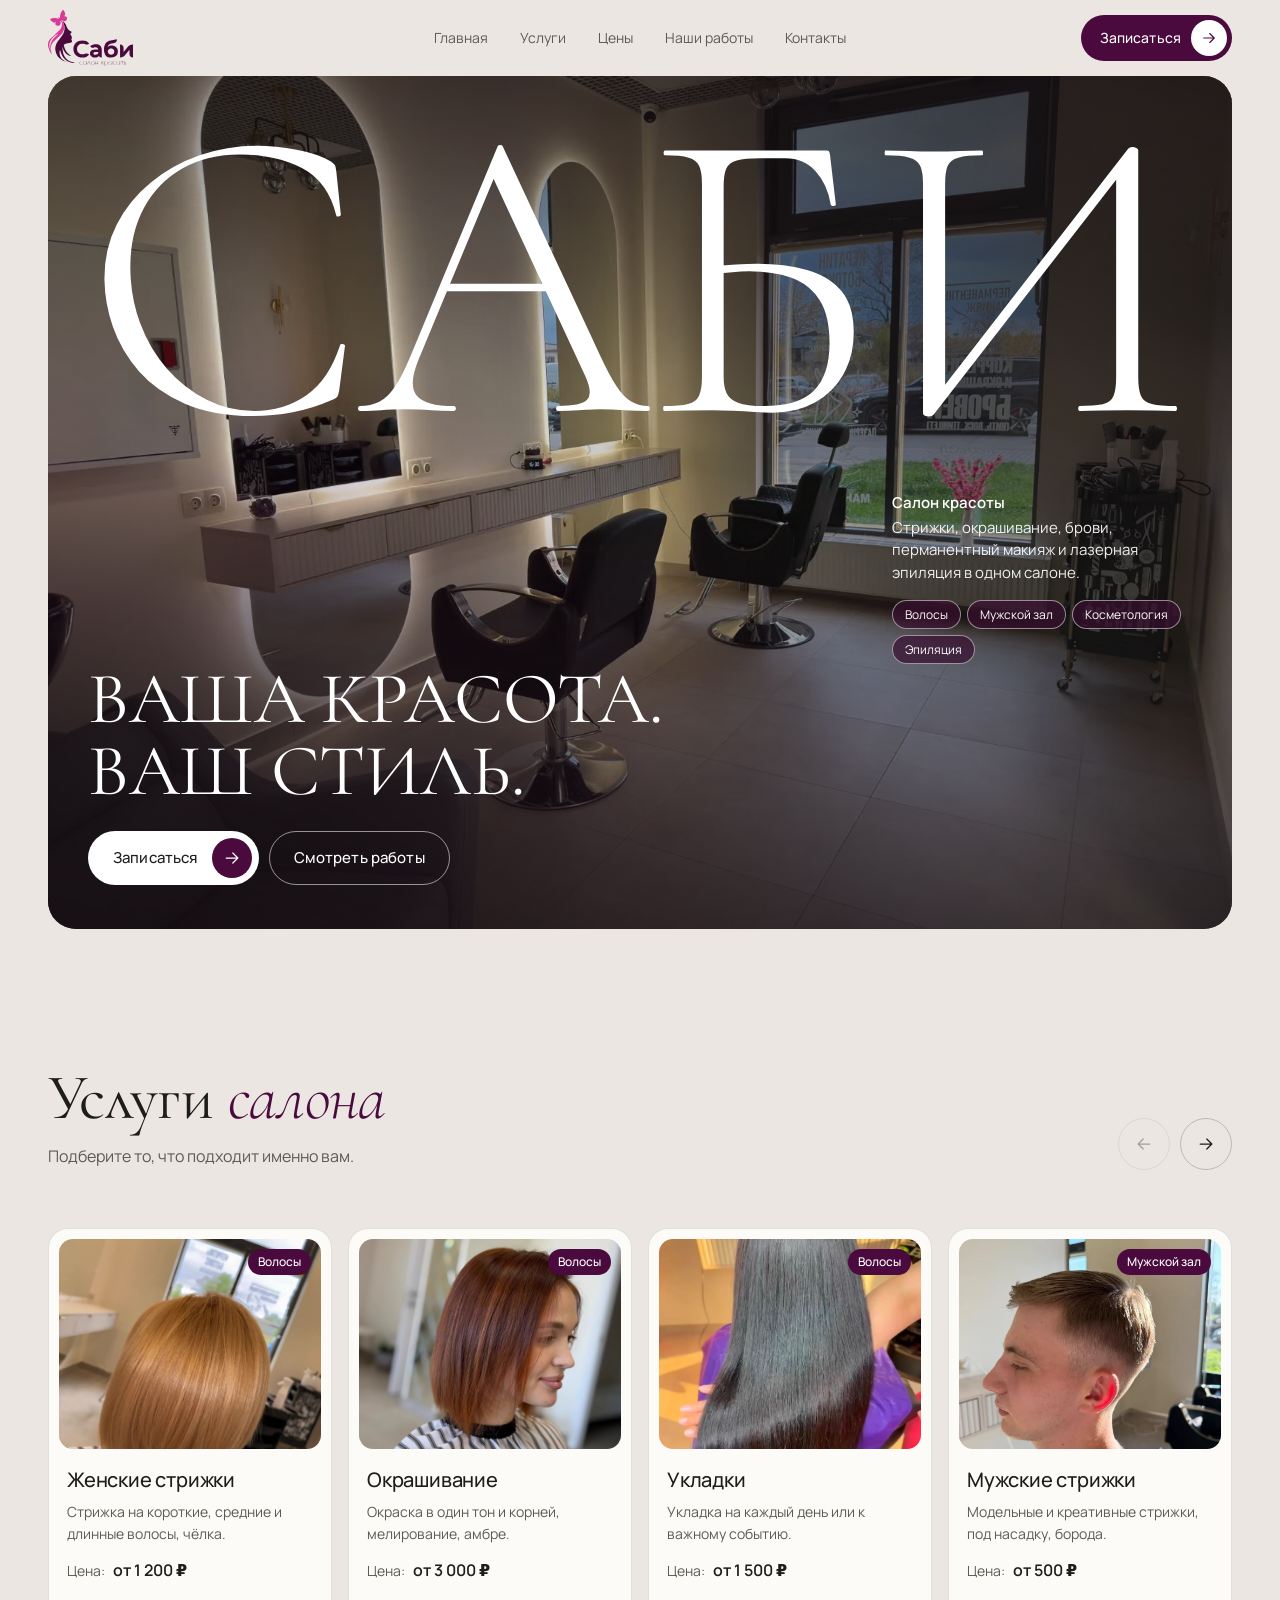
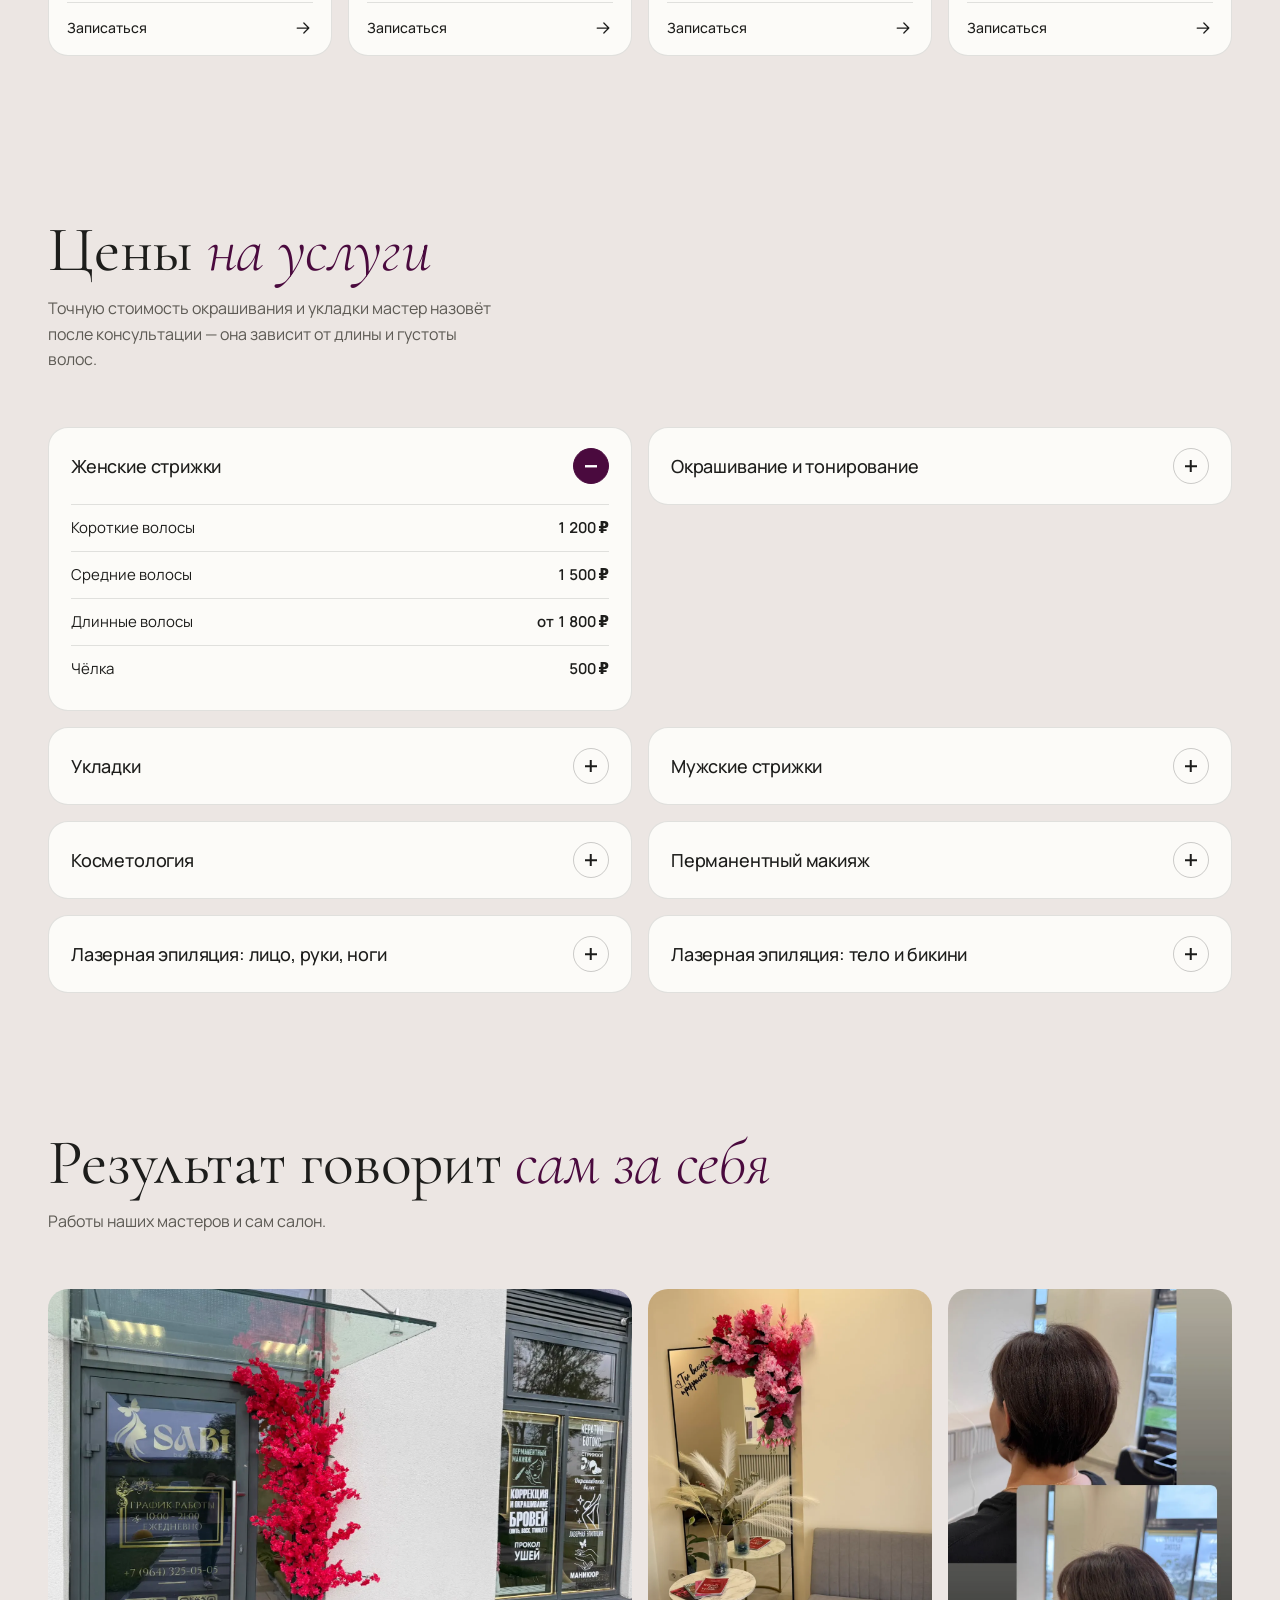
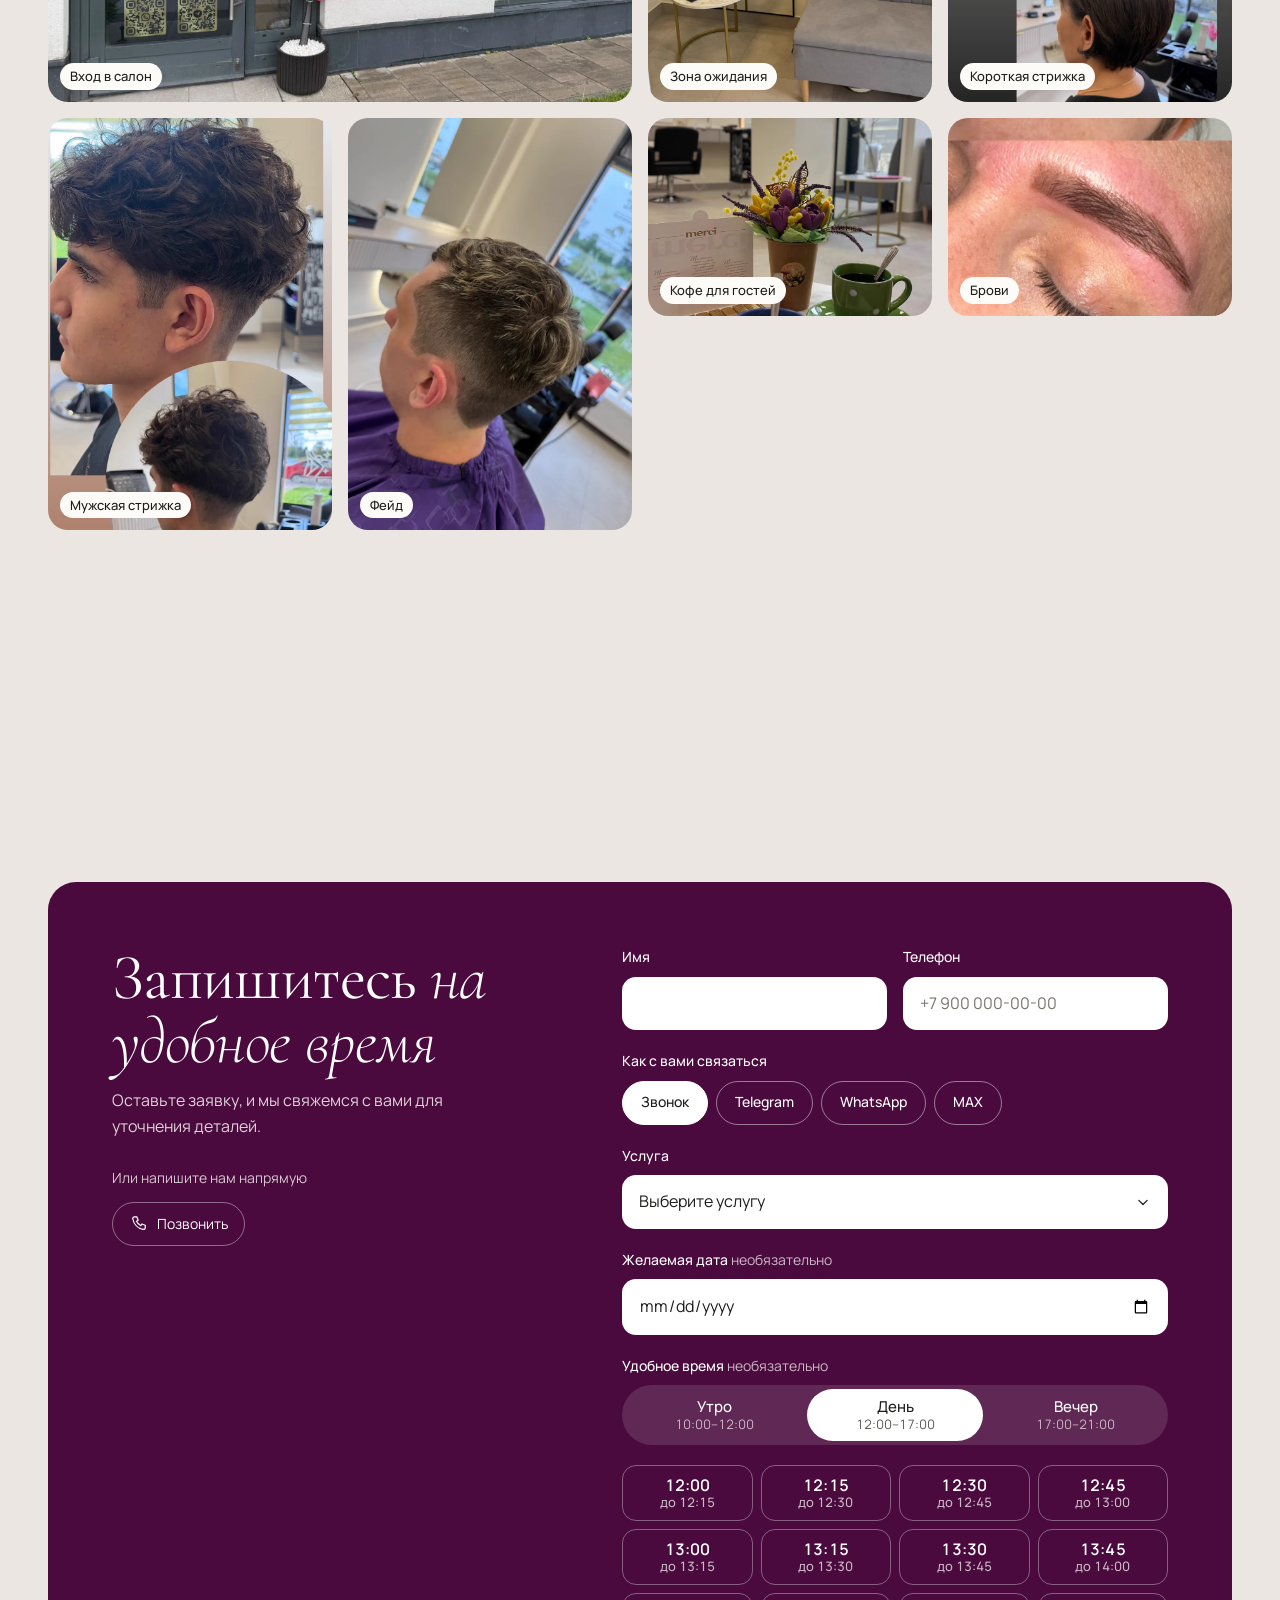
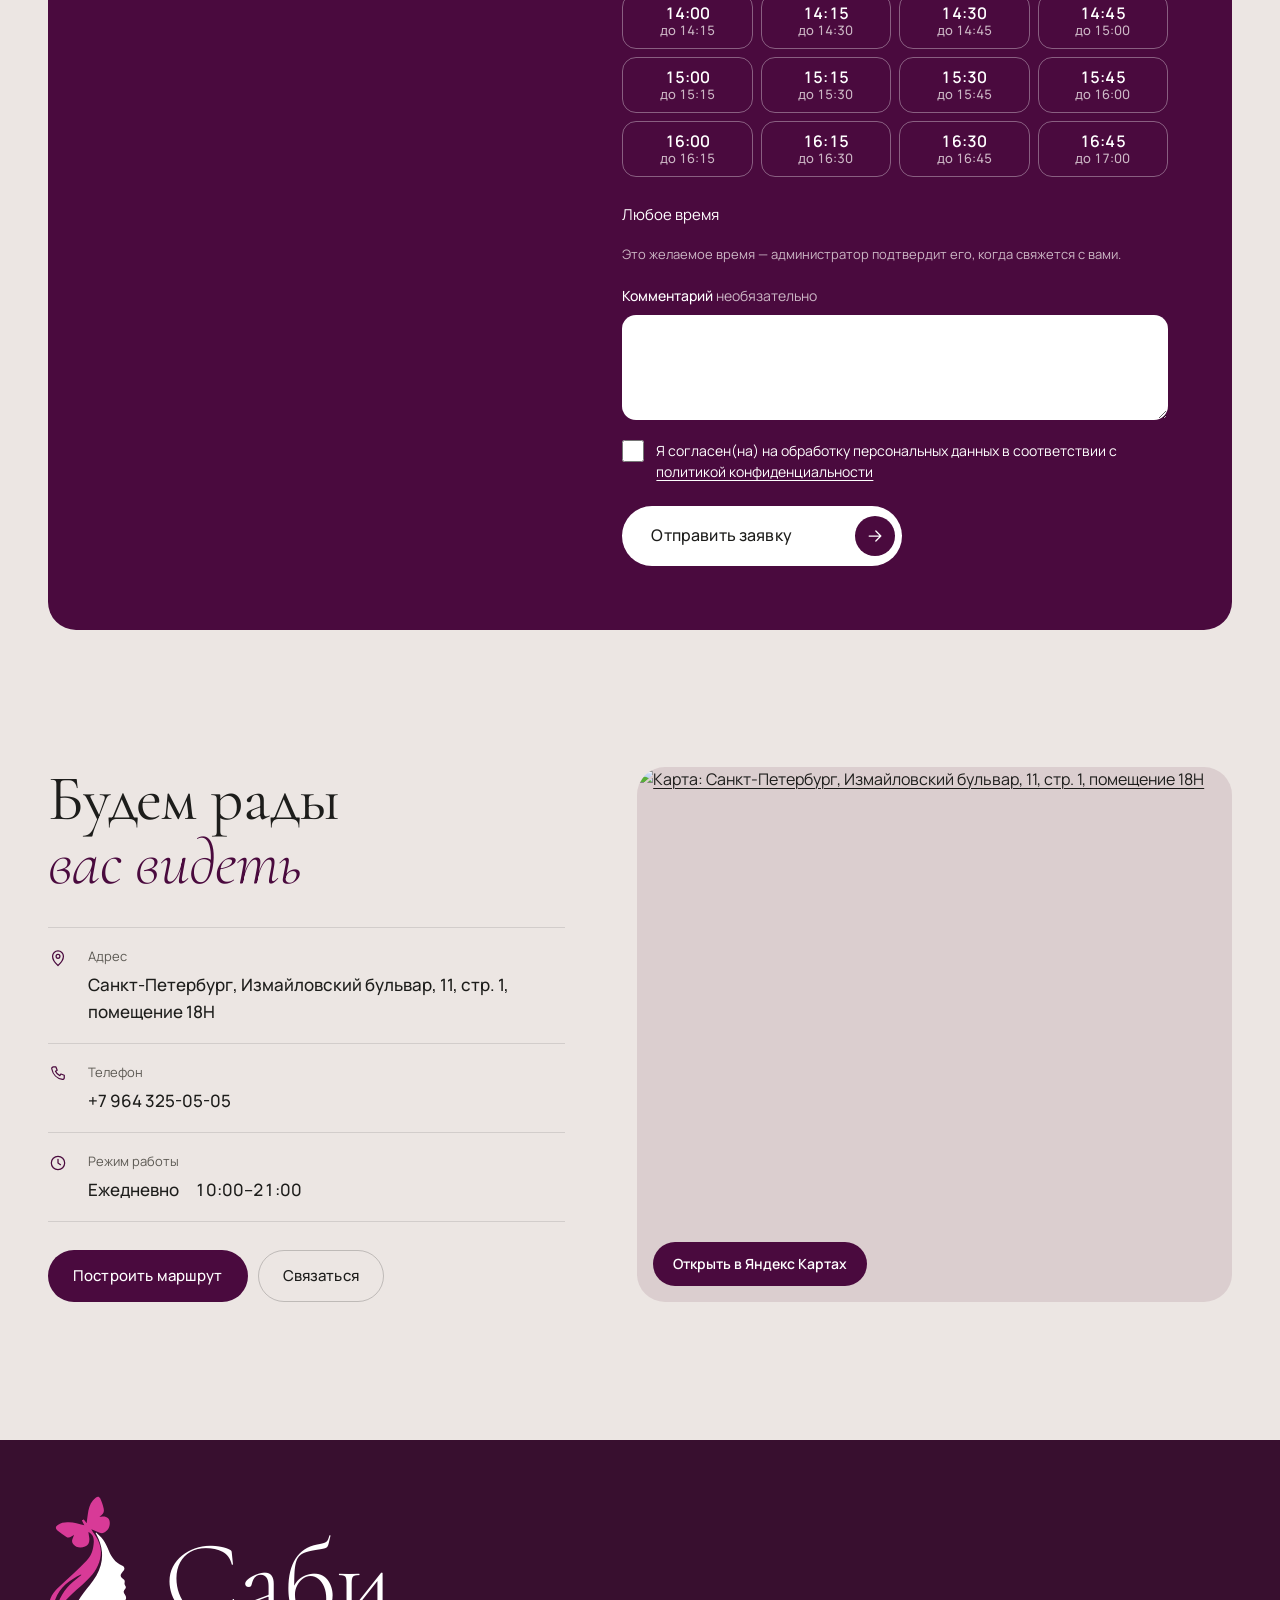
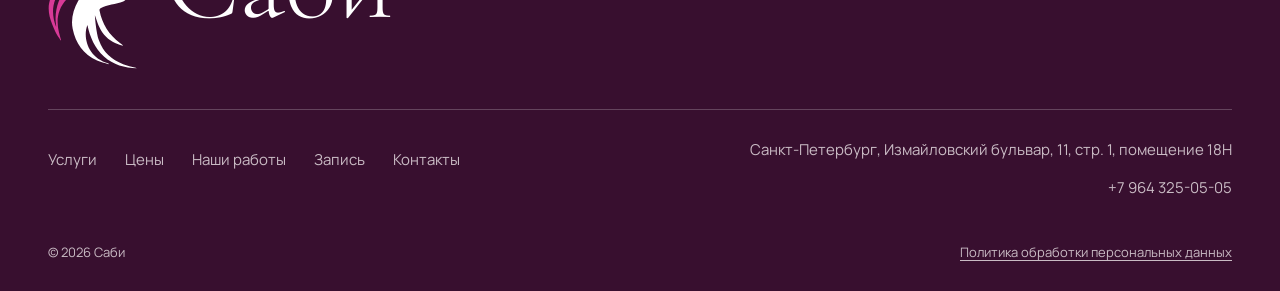
==== index.html @ d5c6c0e8 "Initial site for Sabi beauty salon Co-Authored-By: Claude Opus 5.5 <noreply@anthropic.com>" ====
<!doctype html>
<html lang="ru">
<head>
  <meta charset="utf-8">
  <meta name="viewport" content="width=device-width, initial-scale=1">
  <title>Саби — салон красоты на Измайловском бульваре</title>
  <meta name="description" content="Салон красоты «Саби» в Санкт-Петербурге, у метро «Балтийская»: стрижки, окрашивание, брови, перманентный макияж, лазерная эпиляция. Цены на сайте, запись по телефону +7 964 325-05-05.">
  <meta name="theme-color" content="#f5f2ec">
  <meta property="og:type" content="website">
  <meta property="og:title" content="Саби — салон красоты на Измайловском бульваре">
  <meta property="og:description" content="Стрижки, окрашивание, брови, перманентный макияж и лазерная эпиляция в одном салоне.">
  <meta property="og:image" content="https://gazizovsabir-cyber.github.io/salon-demo/assets/img/og.jpg">
  <link rel="icon" href="favicon.svg" type="image/svg+xml">
  <link rel="preload" href="assets/fonts/cormorant-garamond-cyrillic.woff2" as="font" type="font/woff2" crossorigin>
  <link rel="preload" href="assets/fonts/manrope-cyrillic.woff2" as="font" type="font/woff2" crossorigin>
  <!-- ?v= — номер версии файлов. При каждом обновлении сайта меняйте его во всех ссылках, чтобы браузеры посетителей сразу взяли новые стили и скрипты. -->
  <link rel="stylesheet" href="assets/css/fonts.css?v=20261029-3">
  <link rel="stylesheet" href="assets/css/styles.css?v=20261029-3">
  <script>document.documentElement.classList.add("js", "is-booting");</script>
</head>
<body>
  <svg class="sprite" aria-hidden="true" focusable="false">
    <symbol id="i-arrow" viewBox="0 0 24 24"><path d="M5 12h14M13 6l6 6-6 6"/></symbol>
    <symbol id="i-arrow-left" viewBox="0 0 24 24"><path d="M19 12H5M11 6l-6 6 6 6"/></symbol>
    <symbol id="i-menu" viewBox="0 0 24 24"><path d="M5 9h14M5 15h14"/></symbol>
    <symbol id="i-close" viewBox="0 0 24 24"><path d="M6 6l12 12M18 6L6 18"/></symbol>
    <symbol id="i-image" viewBox="0 0 24 24"><rect x="3.5" y="5" width="17" height="14" rx="2.5"/><circle cx="9" cy="10" r="1.6"/><path d="M4 17l5-4.5 3.5 3 3-2.5L20 16.5"/></symbol>
    <symbol id="i-scissors" viewBox="0 0 24 24"><circle cx="6.5" cy="7" r="2.5"/><circle cx="6.5" cy="17" r="2.5"/><path d="M8.7 8.3L20 17M8.7 15.7L20 7"/></symbol>
    <symbol id="i-calendar" viewBox="0 0 24 24"><rect x="4" y="5.5" width="16" height="14" rx="2.5"/><path d="M4 10h16M8.5 3.5v4M15.5 3.5v4"/></symbol>
    <symbol id="i-clock" viewBox="0 0 24 24"><circle cx="12" cy="12" r="8"/><path d="M12 7.5V12l3 2"/></symbol>
    <symbol id="i-pin" viewBox="0 0 24 24"><path d="M12 21s-6.5-5.6-6.5-11a6.5 6.5 0 0113 0C18.5 15.4 12 21 12 21z"/><circle cx="12" cy="10" r="2.3"/></symbol>
    <symbol id="i-phone" viewBox="0 0 24 24"><path d="M6.5 3.5h3l1.5 4-2 1.3a10 10 0 005.2 5.2l1.3-2 4 1.5v3a2 2 0 01-2.2 2A16 16 0 014.5 5.7a2 2 0 012-2.2z"/></symbol>
    <symbol id="i-chat" viewBox="0 0 24 24"><path d="M20 12a7.5 7.5 0 01-11 6.6L4.5 20l1.4-4.3A7.5 7.5 0 1120 12z"/></symbol>
  </svg>

  <a class="skip-link" href="#main">Перейти к содержанию</a>

  <div class="demo-bar" data-demo-bar hidden>
    <span class="demo-bar__badge">Демо-шаблон</span>
    <span class="demo-bar__text">Концепт сайта. Тексты и фото — примеры.</span>
    <label class="demo-bar__type">
      <span class="visually-hidden">Тип бизнеса</span>
      <select data-type-switch></select>
    </label>
    <fieldset class="demo-bar__colors" data-accent-switch>
      <legend class="visually-hidden">Цвет акцента</legend>
    </fieldset>
  </div>

  <header class="site-header" data-header>
    <div class="site-header__inner">
      <a class="logo" href="#top" data-brand-logo>
        <span data-c="brand.name">Название студии</span>
      </a>
      <nav class="nav" aria-label="Основное меню">
        <ul class="nav__list">
          <li><a href="#top">Главная</a></li>
          <li data-section-link="services"><a href="#services">Услуги</a></li>
          <li data-section-link="prices"><a href="#prices">Цены</a></li>
          <li data-section-link="gallery"><a href="#gallery">Наши работы</a></li>
          <li data-section-link="contacts"><a href="#contacts">Контакты</a></li>
        </ul>
      </nav>
      <a class="btn btn--dark btn--sm site-header__cta" href="#booking" data-book>
        Записаться
        <span class="btn__chip"><svg class="icon"><use href="#i-arrow"/></svg></span>
      </a>
      <button class="menu-toggle" type="button" aria-expanded="false" aria-controls="mobile-menu" data-menu-toggle>
        <span class="visually-hidden">Открыть меню</span>
        <svg class="icon"><use href="#i-menu"/></svg>
      </button>
    </div>
    <div class="mobile-menu" id="mobile-menu" hidden data-menu>
      <ul class="mobile-menu__list">
        <li><a href="#top">Главная</a></li>
        <li data-section-link="services"><a href="#services">Услуги</a></li>
        <li data-section-link="prices"><a href="#prices">Цены</a></li>
        <li data-section-link="gallery"><a href="#gallery">Наши работы</a></li>
        <li data-section-link="contacts"><a href="#contacts">Контакты</a></li>
      </ul>
      <a class="btn btn--dark btn--block" href="#booking" data-book>
        Записаться
        <span class="btn__chip"><svg class="icon"><use href="#i-arrow"/></svg></span>
      </a>
    </div>
  </header>

  <main id="main">
    <section class="hero" id="top" aria-labelledby="hero-title">
      <div class="hero__card">
        <picture>
          <source media="(max-width: 719px)" srcset="assets/img/hero-mobile.jpg" data-img-mobile="hero.image">
          <img class="hero__img" data-img="hero.image" src="assets/img/hero-sabi.webp" alt="Зал салона «Саби»: кресла мастеров перед арочными зеркалами с подсветкой, большое окно" fetchpriority="high">
        </picture>
        <div class="hero__shade" aria-hidden="true"></div>

        <p class="hero__wordmark" aria-hidden="true" data-fit data-c="brand.name">Название студии</p>

        <div class="hero__aside">
          <p class="hero__label" data-c="hero.label">Студия красоты</p>
          <p class="hero__subtitle" data-c="hero.subtitle">Пространство, где внимание к деталям становится частью вашего образа.</p>
          <ul class="hero__tags" data-hero-tags></ul>
        </div>

        <div class="hero__main">
          <h1 class="hero__title" id="hero-title" data-c="hero.title">Ваша красота.<br>Ваш стиль.</h1>
          <div class="hero__actions">
            <a class="btn btn--light" href="#booking" data-book>
              Записаться
              <span class="btn__chip"><svg class="icon"><use href="#i-arrow"/></svg></span>
            </a>
            <a class="btn btn--ghost" href="#gallery" data-section-link="gallery">Смотреть работы</a>
          </div>
        </div>

        <a class="photo-credit" data-credit="hero.image" href="https://unsplash.com/photos/OKXwmdbdXkk" target="_blank" rel="noopener">Фото для примера</a>
      </div>
    </section>

    <section class="section services" id="services" data-section="services" aria-labelledby="services-title">
      <div class="container">
        <div class="section-head">
          <div>
            <h2 class="section-title" id="services-title">Услуги <em>салона</em></h2>
            <p class="section-lead">Подберите то, что подходит именно вам.</p>
          </div>
          <div class="carousel-nav" data-carousel-nav>
            <button class="round-btn" type="button" data-carousel-prev aria-label="Предыдущие услуги"><svg class="icon"><use href="#i-arrow-left"/></svg></button>
            <button class="round-btn" type="button" data-carousel-next aria-label="Следующие услуги"><svg class="icon"><use href="#i-arrow"/></svg></button>
          </div>
        </div>
      </div>
      <div class="services__viewport">
        <ul class="services__track" data-services tabindex="-1"></ul>
      </div>
    </section>

    <section class="section prices" id="prices" data-section="prices" aria-labelledby="prices-title">
      <div class="container">
        <div class="section-head">
          <div>
            <h2 class="section-title" id="prices-title">Цены <em>на услуги</em></h2>
            <p class="section-lead">Точную стоимость окрашивания и укладки мастер назовёт после консультации — она зависит от длины и густоты волос.</p>
          </div>
        </div>
        <div class="prices__grid" data-prices></div>
      </div>
    </section>

    <section class="section gallery" id="gallery" data-section="gallery" aria-labelledby="gallery-title">
      <div class="container">
        <div class="section-head">
          <div>
            <h2 class="section-title" id="gallery-title">Результат говорит <em>сам за себя</em></h2>
            <p class="section-lead">Работы наших мастеров и сам салон.</p>
          </div>
        </div>
        <ul class="gallery__grid" data-gallery></ul>
      </div>
    </section>

    <section class="section booking" id="booking" data-section="booking" aria-labelledby="booking-title">
      <div class="container">
        <div class="booking__card">
          <div class="booking__intro">
            <h2 class="section-title" id="booking-title">Запишитесь <em>на удобное время</em></h2>
            <p class="booking__lead">Оставьте заявку, и мы свяжемся с вами для уточнения деталей.</p>
            <div class="booking__alt" data-booking-alt></div>
          </div>

          <form class="form" data-booking-form novalidate>
            <div class="form__grid">
              <div class="field">
                <label for="f-name">Имя</label>
                <input id="f-name" name="name" type="text" autocomplete="name" required maxlength="60" aria-describedby="f-name-err">
                <p class="field__error" id="f-name-err"></p>
              </div>
              <div class="field">
                <label for="f-phone">Телефон</label>
                <input id="f-phone" name="phone" type="tel" inputmode="tel" autocomplete="tel" placeholder="+7 900 000-00-00" required maxlength="22" aria-describedby="f-phone-err">
                <p class="field__error" id="f-phone-err"></p>
              </div>
              <fieldset class="field field--wide">
                <legend>Как с вами связаться</legend>
                <div class="chips">
                  <label class="chip"><input type="radio" name="contactMethod" value="Звонок" checked><span>Звонок</span></label>
                  <label class="chip"><input type="radio" name="contactMethod" value="Telegram"><span>Telegram</span></label>
                  <label class="chip"><input type="radio" name="contactMethod" value="WhatsApp"><span>WhatsApp</span></label>
                  <label class="chip"><input type="radio" name="contactMethod" value="MAX"><span>MAX</span></label>
                </div>
              </fieldset>
              <div class="field field--wide">
                <label for="f-service">Услуга</label>
                <select id="f-service" name="service" required data-service-select aria-describedby="f-service-err">
                  <option value="">Выберите услугу</option>
                </select>
                <p class="field__error" id="f-service-err"></p>
              </div>
              <div class="field field--wide">
                <label for="f-date">Желаемая дата <span class="field__opt">необязательно</span></label>
                <input id="f-date" name="date" type="date" data-min-today>
              </div>
              <fieldset class="field field--wide slots" data-slots>
                <legend>Удобное время <span class="field__opt">необязательно</span></legend>
                <!-- Периоды и окна по 15 минут строятся из config.js → form.slots -->
                <div class="slots__periods" data-slot-periods></div>
                <input class="visually-hidden" type="radio" name="time" value="" checked tabindex="-1" aria-hidden="true">
                <div data-slot-groups></div>
                <p class="slots__summary" aria-live="polite">
                  <span data-slot-summary>Любое время</span>
                  <button class="slots__reset" type="button" data-slot-reset hidden>Сбросить</button>
                </p>
                <p class="slots__note">Это желаемое время — администратор подтвердит его, когда свяжется с вами.</p>
              </fieldset>
              <div class="field field--wide">
                <label for="f-comment">Комментарий <span class="field__opt">необязательно</span></label>
                <textarea id="f-comment" name="comment" rows="3" maxlength="500"></textarea>
              </div>
              <div class="field field--wide hp" aria-hidden="true">
                <label for="f-website">Не заполняйте это поле</label>
                <input id="f-website" name="website" type="text" tabindex="-1" autocomplete="off">
              </div>
              <div class="field field--wide">
                <label class="consent">
                  <input type="checkbox" name="consent" required aria-describedby="f-consent-err">
                  <span>Я согласен(на) на обработку персональных данных в соответствии с <a href="privacy.html" target="_blank" rel="noopener" data-privacy-link>политикой конфиденциальности</a></span>
                </label>
                <p class="field__error" id="f-consent-err"></p>
              </div>
            </div>

            <button class="btn btn--light btn--submit" type="submit" data-submit>
              <span data-submit-text>Отправить заявку</span>
              <span class="btn__chip"><svg class="icon"><use href="#i-arrow"/></svg></span>
            </button>
            <div class="form__status" role="status" aria-live="polite" data-form-status></div>
          </form>
        </div>
      </div>
    </section>

    <section class="section contacts" id="contacts" data-section="contacts" aria-labelledby="contacts-title">
      <div class="container contacts__grid">
        <div class="contacts__info reveal">
          <h2 class="section-title" id="contacts-title">Будем рады <em>вас видеть</em></h2>
          <dl class="contact-list" data-contact-list></dl>
          <div class="contacts__actions" data-contact-actions></div>
        </div>
        <div class="contacts__map reveal" data-map></div>
      </div>
    </section>
  </main>

  <footer class="site-footer">
    <div class="container">
      <div class="footer__brand">
        <img class="footer__mark" src="assets/img/logo-mark-light.svg" alt="" width="134" height="256">
        <p class="footer__wordmark" data-c="brand.name">Название студии</p>
      </div>
      <div class="footer__row">
        <nav aria-label="Разделы сайта">
          <ul class="footer__links">
            <li data-section-link="services"><a href="#services">Услуги</a></li>
            <li data-section-link="prices"><a href="#prices">Цены</a></li>
            <li data-section-link="gallery"><a href="#gallery">Наши работы</a></li>
            <li data-section-link="booking"><a href="#booking">Запись</a></li>
            <li data-section-link="contacts"><a href="#contacts">Контакты</a></li>
          </ul>
        </nav>
        <div class="footer__contacts" data-footer-contacts></div>
      </div>
      <div class="footer__bottom">
        <p>© <span data-year></span> <span data-c="brand.name">Название студии</span></p>
        <a href="privacy.html" data-privacy-link>Политика обработки персональных данных</a>
      </div>
    </div>
  </footer>

  <dialog class="lightbox" data-lightbox aria-label="Просмотр фотографии">
    <div class="lightbox__frame" data-lightbox-frame></div>
    <button class="round-btn lightbox__close" type="button" data-lightbox-close aria-label="Закрыть просмотр"><svg class="icon"><use href="#i-close"/></svg></button>
  </dialog>

  <script src="assets/js/config.js?v=20261029-3"></script>
  <script src="assets/js/presets.js?v=20261029-3"></script>
  <script src="assets/js/main.js?v=20261029-3"></script>
</body>
</html>
---- assets/css/fonts.css ----
/* Шрифты хранятся в папке сайта, чтобы не зависеть от Google Fonts.
   Manrope и Cormorant Garamond распространяются по лицензии SIL Open Font License 1.1. */

/* cyrillic-ext */
@font-face {
  font-family: "Manrope";
  font-style: normal;
  font-weight: 400 600;
  font-display: swap;
  src: url("../fonts/manrope-cyrillic-ext.woff2") format("woff2");
  unicode-range: U+0460-052F, U+1C80-1C8A, U+20B4, U+2DE0-2DFF, U+A640-A69F, U+FE2E-FE2F;
}

/* cyrillic */
@font-face {
  font-family: "Manrope";
  font-style: normal;
  font-weight: 400 600;
  font-display: swap;
  src: url("../fonts/manrope-cyrillic.woff2") format("woff2");
  unicode-range: U+0301, U+0400-045F, U+0490-0491, U+04B0-04B1, U+2116;
}

/* latin */
@font-face {
  font-family: "Manrope";
  font-style: normal;
  font-weight: 400 600;
  font-display: swap;
  src: url("../fonts/manrope-latin.woff2") format("woff2");
  unicode-range: U+0000-00FF, U+0131, U+0152-0153, U+02BB-02BC, U+02C6, U+02DA, U+02DC, U+0304, U+0308, U+0329, U+2000-206F, U+20AC, U+2122, U+2191, U+2193, U+2212, U+2215, U+FEFF, U+FFFD;
}

/* cyrillic */
@font-face {
  font-family: "Cormorant Garamond";
  font-style: normal;
  font-weight: 300 700;
  font-display: swap;
  src: url("../fonts/cormorant-garamond-cyrillic.woff2") format("woff2");
  unicode-range: U+0301, U+0400-045F, U+0490-0491, U+04B0-04B1, U+2116;
}

/* latin */
@font-face {
  font-family: "Cormorant Garamond";
  font-style: normal;
  font-weight: 300 700;
  font-display: swap;
  src: url("../fonts/cormorant-garamond-latin.woff2") format("woff2");
  unicode-range: U+0000-00FF, U+0131, U+0152-0153, U+02BB-02BC, U+02C6, U+02DA, U+02DC, U+0304, U+0308, U+0329, U+2000-206F, U+20AC, U+2122, U+2191, U+2193, U+2212, U+2215, U+FEFF, U+FFFD;
}

/* cyrillic italic */
@font-face {
  font-family: "Cormorant Garamond";
  font-style: italic;
  font-weight: 300 700;
  font-display: swap;
  src: url("../fonts/cormorant-garamond-italic-cyrillic.woff2") format("woff2");
  unicode-range: U+0301, U+0400-045F, U+0490-0491, U+04B0-04B1, U+2116;
}

/* latin italic */
@font-face {
  font-family: "Cormorant Garamond";
  font-style: italic;
  font-weight: 300 700;
  font-display: swap;
  src: url("../fonts/cormorant-garamond-italic-latin.woff2") format("woff2");
  unicode-range: U+0000-00FF, U+0131, U+0152-0153, U+02BB-02BC, U+02C6, U+02DA, U+02DC, U+0304, U+0308, U+0329, U+2000-206F, U+20AC, U+2122, U+2191, U+2193, U+2212, U+2215, U+FEFF, U+FFFD;
}
---- assets/css/styles.css ----
/* ---------- Tokens ---------- */
:root {
  --accent: #3f5d5a; /* перезаписывается из config.js */
  --accent-ink: #ffffff;

  --bg: color-mix(in oklab, var(--accent) 5%, #f5f2ec);
  --surface: #fcfbf8;
  --frame: color-mix(in oklab, var(--accent) 12%, #efebe4);
  --accent-deep: color-mix(in oklab, var(--accent) 72%, #0d0d0c);
  --ink: #1d1d1b;
  --ink-2: #5d5a54;
  --ink-3: #69655e;
  --line: rgba(29, 29, 27, 0.12);
  --line-strong: rgba(29, 29, 27, 0.22);

  --serif: "Cormorant Garamond", "Times New Roman", serif;
  --sans: "Manrope", system-ui, -apple-system, "Segoe UI", sans-serif;

  --radius-lg: 28px;
  --radius-md: 20px;
  --radius-sm: 14px;

  --gutter: 16px;
  --container: 1680px; /* одна ширина для шапки, первого экрана и всех разделов */
  --header-h: 68px;
  --section-gap: clamp(88px, 7vw + 48px, 160px);

  --ease-out: cubic-bezier(0.16, 1, 0.3, 1);
  --shadow-soft: 0 18px 50px -24px rgba(29, 29, 27, 0.28);
}

@media (min-width: 720px) {
  :root { --gutter: 24px; --header-h: 76px; }
}
@media (min-width: 1024px) {
  :root { --gutter: 48px; }
}

/* ---------- Base ---------- */
*, *::before, *::after { box-sizing: border-box; }

html {
  scroll-behavior: smooth;
  scroll-padding-top: calc(var(--header-h) + 12px);
  -webkit-text-size-adjust: 100%;
}

body {
  margin: 0;
  background: var(--bg);
  color: var(--ink);
  font-family: var(--sans);
  font-size: 1rem;
  line-height: 1.6;
  -webkit-font-smoothing: antialiased;
  overflow-x: hidden;
}

img { display: block; max-width: 100%; }
a { color: inherit; text-underline-offset: 0.2em; text-decoration-thickness: 1px; }
button, input, select, textarea { font: inherit; color: inherit; }
ul { margin: 0; padding: 0; list-style: none; }
h1, h2, h3, p, figure, dl, dd { margin: 0; }

::selection { background: var(--accent); color: var(--accent-ink); }

:focus-visible {
  outline: 2px solid var(--accent);
  outline-offset: 3px;
  border-radius: 6px;
}

html { scrollbar-color: var(--ink-3) var(--bg); }

.sprite { display: none; }

.icon {
  width: 20px;
  height: 20px;
  flex: none;
  fill: none;
  stroke: currentColor;
  stroke-width: 1.5;
  stroke-linecap: round;
  stroke-linejoin: round;
}

.visually-hidden {
  position: absolute !important;
  width: 1px; height: 1px;
  overflow: hidden;
  clip: rect(0 0 0 0);
  white-space: nowrap;
}

.skip-link {
  position: absolute;
  left: 12px;
  top: -60px;
  z-index: 100;
  padding: 10px 16px;
  background: var(--ink);
  color: var(--bg);
  border-radius: 999px;
  text-decoration: none;
}
.skip-link:focus { top: 12px; }

.container {
  width: min(100% - var(--gutter) * 2, var(--container));
  margin-inline: auto;
}

[hidden] { display: none !important; }

/* Пока страница настраивается (цвет и тексты из config.js и ссылки), цвета меняются без плавного перехода. */
.is-booting *, .is-booting *::before, .is-booting *::after { transition: none !important; }

/* ---------- Buttons ---------- */
.btn {
  display: inline-flex;
  align-items: center;
  justify-content: center;
  gap: 14px;
  min-height: 52px;
  padding: 6px 6px 6px 24px;
  border: 1px solid transparent;
  border-radius: 999px;
  font-size: 0.9375rem;
  font-weight: 500;
  letter-spacing: 0.01em;
  text-decoration: none;
  cursor: pointer;
  transition: background-color 0.3s var(--ease-out), color 0.3s var(--ease-out), border-color 0.3s var(--ease-out);
}

.btn__chip {
  display: grid;
  place-items: center;
  width: 40px;
  height: 40px;
  border-radius: 50%;
  transition: transform 0.45s var(--ease-out);
}
.btn__chip--lg { width: 48px; height: 48px; }
.btn:hover .btn__chip, .quickbook__submit:hover .btn__chip { transform: translateX(3px) rotate(-45deg); }

.btn--dark { background: var(--accent); color: var(--accent-ink); }
.btn--dark .btn__chip { background: var(--accent-ink); color: var(--accent); }
.btn--dark:hover { background: var(--accent-deep); }

.btn--light { background: #fff; color: var(--ink); }
.btn--light .btn__chip { background: var(--accent); color: var(--accent-ink); }
.btn--light:hover { background: var(--bg); }

.btn--ghost {
  padding: 6px 24px;
  color: #fff;
  border-color: rgba(255, 255, 255, 0.55);
}
.btn--ghost:hover { background: rgba(255, 255, 255, 0.14); border-color: #fff; }

.btn--sm { min-height: 44px; padding: 4px 4px 4px 18px; font-size: 0.875rem; gap: 10px; }
.btn--sm .btn__chip { width: 36px; height: 36px; }
.btn--sm .icon { width: 18px; height: 18px; }
.btn--block { width: 100%; justify-content: space-between; }

.round-btn {
  display: grid;
  place-items: center;
  width: 52px;
  height: 52px;
  border: 1px solid var(--line-strong);
  border-radius: 50%;
  background: transparent;
  color: var(--ink);
  cursor: pointer;
  transition: background-color 0.3s var(--ease-out), color 0.3s var(--ease-out), opacity 0.3s;
}
.round-btn:hover:not(:disabled) { background: var(--ink); color: var(--bg); border-color: var(--ink); }
.round-btn:disabled { opacity: 0.35; cursor: default; }

/* ---------- Header ---------- */
.site-header {
  position: sticky;
  top: 0;
  z-index: 50;
  background: var(--bg);
  transition: box-shadow 0.3s;
}
.site-header.is-scrolled { box-shadow: 0 1px 0 var(--line); }

.site-header__inner {
  display: flex;
  align-items: center;
  gap: 24px;
  height: var(--header-h);
  width: min(100% - var(--gutter) * 2, var(--container));
  margin-inline: auto;
}

.logo {
  display: inline-flex;
  align-items: center;
  font-family: var(--serif);
  font-weight: 500;
  font-size: 1.5rem;
  letter-spacing: 0.01em;
  text-decoration: none;
  white-space: nowrap;
  margin-right: auto;
}
.logo img { height: 48px; width: auto; }
@media (min-width: 720px) { .logo img { height: 56px; } }

.nav { display: none; }
.nav__list { display: flex; gap: 32px; }
.nav__list a {
  font-size: 0.875rem;
  text-decoration: none;
  color: var(--ink-2);
  transition: color 0.2s;
}
.nav__list a:hover { color: var(--ink); }

.site-header__cta { display: none; }

.menu-toggle {
  display: grid;
  place-items: center;
  width: 44px;
  height: 44px;
  border: 0;
  border-radius: 50%;
  background: var(--accent);
  color: var(--accent-ink);
  cursor: pointer;
}

.mobile-menu {
  position: fixed;
  inset: var(--menu-top, var(--header-h)) 0 0 0;
  padding: 24px var(--gutter) calc(24px + env(safe-area-inset-bottom));
  background: var(--bg);
  display: flex;
  flex-direction: column;
  justify-content: space-between;
  overflow-y: auto;
}
.mobile-menu__list li { border-bottom: 1px solid var(--line); }
.mobile-menu__list a {
  display: block;
  padding: 16px 0;
  font-family: var(--serif);
  font-weight: 400;
  font-size: 2.375rem;
  line-height: 1.15;
  text-decoration: none;
}
.js .mobile-menu:not([hidden]) { animation: menu-in 0.45s var(--ease-out); }
@keyframes menu-in { from { opacity: 0; transform: translateY(-8px); } }

@media (min-width: 1024px) {
  .site-header__inner { display: grid; grid-template-columns: 1fr auto 1fr; }
  .logo { justify-self: start; margin-right: 0; }
  .nav { display: block; }
  .site-header__cta { display: inline-flex; justify-self: end; }
  .menu-toggle, .mobile-menu { display: none !important; }
}

/* ---------- Hero ---------- */
.hero { padding: 0 8px; }

.hero__card {
  position: relative;
  isolation: isolate;
  overflow: hidden;
  display: grid;
  grid-template-rows: auto 1fr auto;
  min-height: max(560px, calc(100svh - var(--header-h) - var(--demo-h, 0px) - 64px));
  max-width: var(--container);
  margin-inline: auto;
  border-radius: var(--radius-lg);
  color: #fff;
  background: #6f6b66;
}

/* Обёртка фото вынесена из сетки карточки, иначе она занимает строку и сдвигает название. */
.hero picture { position: absolute; inset: 0; z-index: -2; }

.hero__img {
  position: absolute;
  inset: 0;
  z-index: -2;
  width: 100%;
  height: 100%;
  object-fit: cover;
  object-position: 50% 40%;
}

.hero__shade {
  position: absolute;
  inset: 0;
  z-index: -1;
  background:
    radial-gradient(80% 75% at 100% 26%, rgba(22, 22, 20, 0.78), rgba(22, 22, 20, 0.35) 55%, transparent 80%),
    radial-gradient(70% 60% at 0% 85%, rgba(22, 22, 20, 0.55), transparent 72%),
    linear-gradient(180deg, rgba(22, 22, 20, 0.5) 0%, rgba(22, 22, 20, 0.12) 34%, rgba(22, 22, 20, 0.08) 50%, rgba(22, 22, 20, 0.66) 100%);
}
/* Лёгкий тон акцента поверх фото: снимок «окрашивается» в цвет студии. */
.hero__shade::after {
  content: "";
  position: absolute;
  inset: 0;
  background: linear-gradient(200deg, color-mix(in oklab, var(--accent-deep) 35%, transparent) 0%, transparent 45%, color-mix(in oklab, var(--accent-deep) 62%, transparent) 100%);
  mix-blend-mode: multiply;
}

.hero__wordmark {
  padding: 18px 16px 0;
  font-family: var(--serif);
  font-weight: 300;
  font-size: 15vw;
  line-height: 0.86;
  letter-spacing: -0.01em;
  text-transform: uppercase;
  white-space: nowrap;
}
.hero__wordmark .w { display: block; }

.hero__aside {
  align-self: start;
  padding: 20px 16px 0;
  max-width: 340px;
}
.hero__label {
  font-size: 0.9375rem;
  font-weight: 600;
}
.hero__subtitle {
  margin-top: 2px;
  font-size: 0.9375rem;
  line-height: 1.5;
  color: rgba(255, 255, 255, 0.92);
}
.hero__tags {
  display: none;
  flex-wrap: wrap;
  gap: 6px;
  margin-top: 16px;
}
.hero__tags li {
  padding: 4px 12px;
  background: color-mix(in oklab, var(--accent-deep) 70%, transparent);
  border: 1px solid rgba(255, 255, 255, 0.5);
  border-radius: 999px;
  font-size: 0.75rem;
}

.hero__main { padding: 0 16px 24px; }
.hero__title {
  font-family: var(--serif);
  font-weight: 400;
  font-size: clamp(2.4rem, 1.5rem + 3.8vw, 5.25rem);
  line-height: 0.98;
  letter-spacing: -0.005em;
  text-transform: uppercase;
  text-wrap: balance;
}
.hero__actions {
  display: flex;
  flex-wrap: wrap;
  gap: 10px;
  margin-top: 24px;
}

.photo-credit {
  position: absolute;
  top: 14px;
  right: 14px;
  padding: 4px 10px;
  border-radius: 999px;
  background: rgba(22, 22, 20, 0.62);
  color: #fff;
  font-size: 0.6875rem;
  text-decoration: none;
  letter-spacing: 0.02em;
}
.photo-credit:hover { background: rgba(22, 22, 20, 0.8); }
.hero .photo-credit { top: auto; bottom: 14px; }

@media (max-width: 719px) {
  .hero__main { padding-bottom: 28px; }
  .hero .photo-credit { left: 16px; right: auto; }
  .hero__shade {
    background: linear-gradient(180deg, rgba(22, 22, 20, 0.66) 0%, rgba(22, 22, 20, 0.66) 50%, rgba(22, 22, 20, 0.28) 62%, rgba(22, 22, 20, 0.72) 100%);
  }
}

@media (min-width: 720px) {
  .hero { padding: 0 var(--gutter); }
  .hero__wordmark { padding: 22px 28px 0; }
  .hero__aside { padding: 28px 28px 0; justify-self: end; max-width: 300px; }
  .hero__tags { display: flex; }
  .hero__main { padding: 0 28px 36px; }
  .hero__card { grid-template-rows: auto auto 1fr auto; }
  .hero__main { align-self: end; }
}

@media (min-width: 1024px) {
  .hero__card {
    grid-template-columns: 1fr auto;
    grid-template-rows: auto 1fr auto;
    min-height: max(600px, calc(100svh - var(--header-h) - var(--demo-h, 0px) - 24px));
  }
  .hero__wordmark { grid-column: 1 / -1; padding: 24px 36px 0; }
  .hero__aside { grid-column: 2; grid-row: 2; margin: 32px 40px 0 0; padding: 0; }
  /* Без панели быстрой записи под фото нижний отступ меньше. */
  .hero__main { grid-column: 1; grid-row: 3; padding: 0 40px 44px; }
  .hero .photo-credit { right: 24px; bottom: 24px; }
}

/* Quick booking bar */
.quickbook {
  position: relative;
  z-index: 2;
  display: grid;
  gap: 4px;
  max-width: 1180px;
  margin: 12px auto 0;
  padding: 8px;
  background: var(--surface);
  border: 1px solid var(--line);
  border-radius: var(--radius-md);
  box-shadow: var(--shadow-soft);
}

.quickbook__field {
  position: relative;
  display: flex;
  align-items: center;
  gap: 12px;
  min-height: 56px;
  padding: 0 14px;
  border-radius: var(--radius-sm);
  color: var(--ink);
  transition: background-color 0.2s;
}
.quickbook__field:hover { background: var(--bg); }
.quickbook__field .icon { color: var(--ink-2); }

.quickbook__field select,
.quickbook__field input {
  flex: 1;
  min-width: 0;
  height: 56px;
  border: 0;
  background: transparent;
  font-size: 0.9375rem;
  appearance: none;
  -webkit-appearance: none;
  cursor: pointer;
}
.quickbook__field select:focus-visible,
.quickbook__field input:focus-visible { outline: none; }
.quickbook__field:focus-within { background: var(--bg); box-shadow: inset 0 0 0 1.5px var(--accent); }

.quickbook__field input[type="date"]::-webkit-calendar-picker-indicator {
  position: absolute;
  inset: 0;
  width: auto;
  height: auto;
  opacity: 0;
  cursor: pointer;
}
.quickbook__field input[type="date"]:not(.has-value) { color: transparent; }
.quickbook__field input[type="date"]:not(.has-value):focus { color: var(--ink); }
.quickbook__hint {
  position: absolute;
  left: 46px;
  font-size: 0.9375rem;
  color: var(--ink);
  pointer-events: none;
}
.quickbook__field input.has-value ~ .quickbook__hint,
.quickbook__field input:focus ~ .quickbook__hint { display: none; }

.quickbook__submit {
  display: flex;
  align-items: center;
  justify-content: space-between;
  gap: 14px;
  min-height: 56px;
  padding: 4px 4px 4px 20px;
  border: 0;
  border-radius: 999px;
  background: var(--accent);
  color: var(--accent-ink);
  font-weight: 500;
  cursor: pointer;
  transition: background-color 0.3s var(--ease-out);
}
.quickbook__submit:hover { background: var(--accent-deep); }
.quickbook__submit .btn__chip { background: var(--accent-ink); color: var(--accent); }

@media (min-width: 720px) {
  .quickbook {
    grid-template-columns: 1.3fr 1fr 1fr auto;
    align-items: center;
    margin-top: 16px;
    padding: 10px 10px 10px 12px;
    border-radius: 999px;
  }
  .quickbook__field { border-radius: 999px; }
  .quickbook__field + .quickbook__field::before {
    content: "";
    position: absolute;
    left: -2px;
    top: 14px;
    bottom: 14px;
    width: 1px;
    background: var(--line);
  }
  .quickbook__submit-text { display: none; }
  .quickbook__submit { padding: 4px; }
}
@media (min-width: 1024px) {
  .quickbook { margin-top: -44px; }
  .quickbook__submit-text { display: inline; }
  .quickbook__submit { padding: 4px 4px 4px 22px; }
}

/* ---------- Sections ---------- */
.section { padding-top: var(--section-gap); }

.section-head {
  display: flex;
  align-items: flex-end;
  justify-content: space-between;
  gap: 24px;
  margin-bottom: clamp(32px, 3vw + 16px, 56px);
}

.section-title {
  font-family: var(--serif);
  font-weight: 400;
  font-size: clamp(2.5rem, 1.6rem + 3vw, 4.5rem);
  line-height: 1;
  letter-spacing: -0.01em;
  text-wrap: balance;
}
/* Курсивом выделяется вторая часть заголовка — «журнальный» акцент в цвете студии. */
.section-title em {
  font-style: italic;
  font-weight: 300;
  color: var(--accent);
}
.booking .section-title em { color: inherit; }
.section-lead {
  margin-top: 14px;
  max-width: 46ch;
  color: var(--ink-2);
  font-size: 1rem;
}

/* ---------- Services ---------- */
.carousel-nav { display: none; gap: 10px; flex: none; }
@media (min-width: 720px) { .carousel-nav:not([hidden]) { display: flex; } }

.services__viewport { overflow: hidden; }
.services__track {
  --peek: var(--gutter);
  display: grid;
  grid-auto-flow: column;
  grid-auto-columns: min(82%, 320px);
  gap: 14px;
  padding: 4px max(var(--gutter), (100% - var(--container)) / 2) 24px;
  overflow-x: auto;
  scroll-snap-type: x mandatory;
  scroll-padding-inline: max(var(--gutter), (100% - var(--container)) / 2);
  scrollbar-width: none;
  outline: none;
}
.services__track::-webkit-scrollbar { display: none; }
@media (min-width: 720px) { .services__track { grid-auto-columns: calc((min(100vw - var(--gutter) * 2, var(--container)) - 14px * 2) / 2.4); gap: 16px; } }
/* На компьютере лента обрезается по краям сетки: ровно четыре карточки, остальные — стрелками. */
@media (min-width: 1024px) {
  .services__viewport { width: min(100% - var(--gutter) * 2, var(--container)); margin-inline: auto; }
  .services__track { grid-auto-columns: calc((100% - 16px * 3) / 4); padding-inline: 0; scroll-padding-inline: 0; }
}

.service-card {
  scroll-snap-align: start;
  display: flex;
  flex-direction: column;
  padding: 10px;
  background: var(--surface);
  border: 1px solid var(--line);
  border-radius: var(--radius-md);
  transition: box-shadow 0.4s var(--ease-out), transform 0.4s var(--ease-out);
}
.service-card:hover { box-shadow: var(--shadow-soft); border-color: var(--line-strong); }

.service-card__media {
  position: relative;
  overflow: hidden;
  aspect-ratio: 4 / 3.2;
  border-radius: var(--radius-sm);
}
.service-card__media img {
  width: 100%;
  height: 100%;
  object-fit: cover;
  transition: transform 0.9s var(--ease-out);
}
.service-card:hover .service-card__media img { transform: scale(1.04); }

.service-card__tag {
  position: absolute;
  top: 10px;
  right: 10px;
  padding: 3px 10px;
  border-radius: 999px;
  background: var(--accent);
  color: var(--accent-ink);
  font-size: 0.75rem;
  font-weight: 500;
}

.service-card__body { flex: 1; display: flex; flex-direction: column; padding: 18px 8px 0; }
.service-card__title {
  font-size: 1.25rem;
  font-weight: 500;
  line-height: 1.3;
  letter-spacing: -0.01em;
}
.service-card__text {
  margin-top: 8px;
  font-size: 0.875rem;
  line-height: 1.55;
  color: var(--ink-2);
}
.service-card__price {
  display: flex;
  align-items: baseline;
  gap: 8px;
  margin-top: auto; /* у всех карточек цена на одной высоте */
  padding-top: 14px;
  font-size: 0.875rem;
}
.service-card__price-label { color: var(--ink-2); }
.service-card__price-value { font-size: 1rem; font-weight: 600; }
/* Пустое место под цену: короткая пунктирная линия. */
.service-card__price-value.is-empty {
  width: 72px;
  height: 1em;
  border-bottom: 1px dashed var(--line-strong);
}

.service-card__foot {
  display: flex;
  align-items: center;
  justify-content: space-between;
  margin: 18px 8px 0;
  padding: 14px 0 6px;
  border-top: 1px solid var(--line);
  font-size: 0.875rem;
  font-weight: 500;
  text-decoration: none;
}
.service-card__foot .icon { transition: transform 0.4s var(--ease-out); }
.service-card__foot:hover .icon { transform: translateX(4px); }

/* Карточка без фото: метка над заголовком. */
.service-card--text .service-card__body { padding-top: 10px; }
.service-card--text .service-card__tag { position: static; align-self: flex-start; margin-bottom: 14px; }

/* ---------- Prices ---------- */
.prices__grid { display: grid; gap: 12px; align-items: start; }
@media (min-width: 1024px) { .prices__grid { grid-template-columns: 1fr 1fr; gap: 16px; } }

.price-group {
  background: var(--surface);
  border: 1px solid var(--line);
  border-radius: var(--radius-md);
}
.price-group__head {
  display: flex;
  align-items: center;
  justify-content: space-between;
  gap: 16px;
  padding: 20px 22px;
  font-size: 1.125rem;
  font-weight: 500;
  letter-spacing: -0.01em;
  cursor: pointer;
  list-style: none;
}
.price-group__head::-webkit-details-marker { display: none; }
.price-group__toggle {
  position: relative;
  flex: none;
  width: 36px;
  height: 36px;
  border: 1px solid var(--line-strong);
  border-radius: 50%;
  transition: background-color 0.3s var(--ease-out), border-color 0.3s var(--ease-out);
}
.price-group__toggle::before, .price-group__toggle::after {
  content: "";
  position: absolute;
  top: 50%;
  left: 50%;
  width: 12px;
  height: 1.5px;
  background: currentColor;
  transform: translate(-50%, -50%);
  transition: transform 0.3s var(--ease-out);
}
.price-group__toggle::after { transform: translate(-50%, -50%) rotate(90deg); }
.price-group[open] .price-group__toggle { background: var(--accent); border-color: var(--accent); color: var(--accent-ink); }
.price-group[open] .price-group__toggle::after { transform: translate(-50%, -50%); }
.price-group__head:hover .price-group__toggle { border-color: var(--ink); }

.price-list { padding: 0 22px 18px; }
.price-list__sub {
  margin-top: 14px;
  padding-bottom: 4px;
  font-size: 0.75rem;
  font-weight: 600;
  letter-spacing: 0.08em;
  text-transform: uppercase;
  color: var(--accent);
}
.price-list__row {
  display: flex;
  align-items: baseline;
  justify-content: space-between;
  gap: 16px;
  padding: 11px 0;
  border-top: 1px solid var(--line);
  font-size: 0.9375rem;
}
.price-list__sub + .price-list__row { border-top: 0; }
.price-list__price { flex: none; font-weight: 600; font-variant-numeric: tabular-nums; white-space: nowrap; }

/* ---------- Photo placeholder (общая для услуг и галереи) ---------- */
.ph {
  position: relative;
  display: grid;
  place-items: center;
  align-content: center;
  gap: 10px;
  width: 100%;
  height: 100%;
  background:
    radial-gradient(120% 90% at 20% 0%, rgba(255, 255, 255, 0.65), transparent 60%),
    var(--frame);
  color: var(--ink-2);
  text-align: center;
}
/* Тонкая пунктирная рамка: видно, что это задуманное место под фото, а не пустота. */
.ph::before {
  content: "";
  position: absolute;
  inset: 10px;
  border: 1px dashed var(--line-strong);
  border-radius: calc(var(--radius-sm) - 4px);
  pointer-events: none;
}
.ph__icon {
  display: grid;
  place-items: center;
  width: 44px;
  height: 44px;
  border-radius: 50%;
  background: color-mix(in oklab, var(--surface) 80%, transparent);
  color: var(--accent);
}
.ph__text { font-size: 0.8125rem; }
.ph__ratio {
  position: absolute;
  top: 18px;
  right: 20px;
  font-size: 0.6875rem;
  letter-spacing: 0.06em;
  color: var(--ink-2);
}

/* ---------- Gallery ---------- */
.gallery__grid {
  display: grid;
  grid-template-columns: repeat(2, 1fr);
  grid-auto-rows: clamp(150px, 40vw, 220px);
  grid-auto-flow: dense;
  gap: 10px;
}
.g-item { position: relative; border-radius: var(--radius-md); overflow: hidden; }
.g-item--feature { grid-column: span 2; grid-row: span 2; }
.g-item--tall { grid-row: span 2; }
.g-item--wide { grid-column: span 2; }
.g-item .ph { border-radius: inherit; }

.g-item__btn {
  display: block;
  width: 100%;
  height: 100%;
  padding: 0;
  border: 0;
  background: none;
  cursor: zoom-in;
}
.g-item__btn img {
  width: 100%;
  height: 100%;
  object-fit: cover;
  transition: transform 0.9s var(--ease-out);
}
.g-item__btn:hover img { transform: scale(1.04); }

.g-item__caption {
  position: absolute;
  left: 20px;
  bottom: 18px;
  font-size: 0.8125rem;
  font-weight: 500;
  color: var(--ink);
}
.g-item--photo .g-item__caption {
  left: 12px;
  bottom: 12px;
  padding: 3px 10px;
  border-radius: 999px;
  background: var(--surface);
}

@media (max-width: 719px) {
  .g-item--square .ph__text, .g-item--tall .ph__text { display: none; }
  .ph__ratio { top: 16px; right: 16px; }
}
@media (min-width: 720px) {
  .gallery__grid { gap: 14px; grid-auto-rows: clamp(160px, 22vw, 240px); }
}
@media (min-width: 1024px) {
  .gallery__grid { grid-template-columns: repeat(4, 1fr); gap: 16px; grid-auto-rows: clamp(180px, 15.5vw, 240px); }
}

/* Lightbox */
.lightbox {
  width: 100%;
  height: 100%;
  max-width: none;
  max-height: none;
  margin: 0;
  padding: 24px;
  border: 0;
  background: rgba(22, 22, 20, 0.92);
}
.lightbox[open] { display: grid; place-items: center; }
.lightbox::backdrop { background: transparent; }
.lightbox__frame img {
  max-width: min(100%, 1400px);
  max-height: calc(100dvh - 120px);
  border-radius: var(--radius-md);
  object-fit: contain;
}
.lightbox__close {
  position: absolute;
  top: 16px;
  right: 16px;
  color: #fff;
  border-color: rgba(255, 255, 255, 0.4);
}
.lightbox__close:hover:not(:disabled) { background: #fff; color: var(--ink); }
.js .lightbox[open] { animation: fade 0.35s var(--ease-out); }
@keyframes fade { from { opacity: 0; } }

/* ---------- Booking ---------- */
.booking__card {
  display: grid;
  gap: 36px;
  padding: 32px 20px 24px;
  border-radius: var(--radius-lg);
  background: var(--accent);
  color: var(--accent-ink);
}
.booking__lead {
  margin-top: 14px;
  max-width: 40ch;
  color: color-mix(in oklab, var(--accent-ink) 82%, var(--accent));
}
.booking__alt { margin-top: 28px; display: grid; gap: 12px; }
.booking__alt-title { font-size: 0.875rem; color: color-mix(in oklab, var(--accent-ink) 78%, var(--accent)); }
.booking__alt-links { display: flex; flex-wrap: wrap; gap: 8px; }
.alt-link {
  display: inline-flex;
  align-items: center;
  gap: 8px;
  min-height: 44px;
  padding: 0 16px;
  border: 1px solid color-mix(in oklab, var(--accent-ink) 40%, transparent);
  border-radius: 999px;
  font-size: 0.875rem;
  text-decoration: none;
  transition: background-color 0.25s;
}
.alt-link:hover { background: color-mix(in oklab, var(--accent-ink) 12%, transparent); }

.form__grid { display: grid; gap: 16px; }
.field { display: grid; gap: 8px; min-width: 0; border: 0; margin: 0; padding: 0; }
.field label, .field legend {
  padding: 0;
  font-size: 0.875rem;
  font-weight: 500;
}
.field legend { margin-bottom: 8px; }
.field__opt { font-weight: 400; color: color-mix(in oklab, var(--accent-ink) 72%, var(--accent)); }

.field input:not([type="checkbox"]):not([type="radio"]),
.field select,
.field textarea {
  width: 100%;
  min-height: 52px;
  padding: 13px 16px;
  border: 1.5px solid transparent;
  border-radius: var(--radius-sm);
  background: #fff;
  color: var(--ink);
  font-size: 1rem;
  transition: border-color 0.2s, box-shadow 0.2s;
}
.field textarea { resize: vertical; min-height: 96px; }
.field select {
  appearance: none;
  -webkit-appearance: none;
  padding-right: 44px;
  background-image: url("data:image/svg+xml,%3Csvg xmlns='http://www.w3.org/2000/svg' viewBox='0 0 24 24' fill='none' stroke='%231d1d1b' stroke-width='1.5' stroke-linecap='round' stroke-linejoin='round'%3E%3Cpath d='M7 10l5 5 5-5'/%3E%3C/svg%3E");
  background-repeat: no-repeat;
  background-position: right 14px center;
  background-size: 20px;
  cursor: pointer;
}
.field input::placeholder, .field textarea::placeholder { color: #77736c; }
.field input:focus-visible, .field select:focus-visible, .field textarea:focus-visible {
  outline: none;
  border-color: var(--ink);
  box-shadow: 0 0 0 4px color-mix(in oklab, var(--accent-ink) 30%, transparent);
}
.field.is-invalid input, .field.is-invalid select { border-color: #b3261e; }
.field__error {
  display: none;
  font-size: 0.8125rem;
  font-weight: 500;
  color: #fff;
}
.field.is-invalid .field__error {
  display: flex;
  align-items: center;
  gap: 6px;
}
.field.is-invalid .field__error::before {
  content: "";
  flex: none;
  width: 6px;
  height: 6px;
  border-radius: 50%;
  background: #ffb4ab;
}

.chips { display: flex; flex-wrap: wrap; gap: 8px; }
.chip input { position: absolute; opacity: 0; pointer-events: none; }
.chip span {
  display: inline-flex;
  align-items: center;
  min-height: 44px;
  padding: 0 18px;
  border: 1px solid color-mix(in oklab, var(--accent-ink) 45%, transparent);
  border-radius: 999px;
  font-size: 0.875rem;
  cursor: pointer;
  transition: background-color 0.2s, color 0.2s, border-color 0.2s;
}
.chip input:checked + span { background: #fff; color: var(--ink); border-color: #fff; }
.chip input:focus-visible + span { outline: 2px solid #fff; outline-offset: 3px; }

/* Выбор времени: переключатель периода и окна по 15 минут, по часу в ряд. */
.slots__periods {
  display: grid;
  grid-auto-flow: column;
  grid-auto-columns: 1fr;
  gap: 4px;
  padding: 4px;
  border-radius: 999px;
  background: color-mix(in oklab, var(--accent-ink) 12%, transparent);
}
.slots__period {
  display: grid;
  place-content: center;
  gap: 1px;
  min-height: 52px;
  padding: 4px 8px;
  border: 0;
  border-radius: 999px;
  background: transparent;
  color: inherit;
  line-height: 1.2;
  cursor: pointer;
  transition: background-color 0.25s var(--ease-out), color 0.25s var(--ease-out);
}
.slots__period:hover { background: color-mix(in oklab, var(--accent-ink) 10%, transparent); }
.slots__period-name { font-size: 0.9375rem; font-weight: 500; }
.slots__period-range { font-size: 0.8125rem; color: color-mix(in oklab, var(--accent-ink) 72%, var(--accent)); font-variant-numeric: tabular-nums; }
.slots__period[aria-pressed="true"] { background: #fff; color: var(--ink); }
.slots__period[aria-pressed="true"] .slots__period-range { color: var(--ink-2); }
.slots__period:focus-visible { outline: 2px solid #fff; outline-offset: 2px; border-radius: 999px; }

.slots__group {
  display: grid;
  grid-template-columns: repeat(4, minmax(0, 1fr));
  gap: 8px;
  margin-top: 12px;
}
.slot input { position: absolute; opacity: 0; pointer-events: none; }
.slots__empty { display: none; grid-column: 1 / -1; padding: 18px 4px; font-size: 0.875rem; text-align: center; color: color-mix(in oklab, var(--accent-ink) 78%, var(--accent)); }
.slots__group.is-past .slot { display: none; }
.slots__group.is-past .slots__empty { display: block; }
.slot__face {
  display: grid;
  place-items: center;
  align-content: center;
  min-height: 56px;
  padding: 6px 4px;
  border: 1px solid color-mix(in oklab, var(--accent-ink) 35%, transparent);
  border-radius: var(--radius-sm);
  line-height: 1.2;
  font-variant-numeric: tabular-nums;
  cursor: pointer;
  transition: background-color 0.2s, color 0.2s, border-color 0.2s, transform 0.2s var(--ease-out);
}
.slot__from { font-size: 1rem; font-weight: 600; letter-spacing: 0.01em; }
.slot__to { font-size: 0.8125rem; color: color-mix(in oklab, var(--accent-ink) 72%, var(--accent)); }
.slot:hover .slot__face { background: color-mix(in oklab, var(--accent-ink) 10%, transparent); }
.slot input:checked + .slot__face { background: #fff; border-color: #fff; color: var(--ink); }
.slot input:checked + .slot__face .slot__to { color: var(--accent); font-weight: 600; }
.slot input:active:not(:disabled) + .slot__face { transform: scale(0.97); }
.slot input:focus-visible + .slot__face { outline: 2px solid #fff; outline-offset: 3px; }
.slot input:disabled + .slot__face { opacity: 0.35; cursor: not-allowed; }
.slot input:disabled + .slot__face .slot__from { text-decoration: line-through; text-decoration-thickness: 1px; }
.slot:has(input:disabled):hover .slot__face { background: transparent; }

.slots__summary {
  display: flex;
  flex-wrap: wrap;
  align-items: center;
  gap: 4px 12px;
  min-height: 44px;
  margin-top: 8px;
  font-size: 0.9375rem;
}
.slots__summary .is-set { font-weight: 600; }
.slots__reset {
  min-height: 44px;
  padding: 0 4px;
  border: 0;
  background: none;
  color: inherit;
  font-size: 0.875rem;
  text-decoration: underline;
  text-underline-offset: 0.2em;
  cursor: pointer;
}
.slots__note { font-size: 0.8125rem; line-height: 1.5; color: color-mix(in oklab, var(--accent-ink) 72%, var(--accent)); }

.consent {
  display: grid !important;
  grid-template-columns: 22px 1fr;
  gap: 12px;
  align-items: start;
  font-weight: 400 !important;
  font-size: 0.875rem !important;
  line-height: 1.5;
  cursor: pointer;
}
.consent input {
  width: 22px;
  height: 22px;
  margin: 0;
  accent-color: var(--ink);
  cursor: pointer;
}
.consent a { color: inherit; text-decoration: underline; }

.hp { position: absolute !important; left: -9999px; width: 1px; height: 1px; overflow: hidden; }

.btn--submit { margin-top: 24px; width: 100%; justify-content: space-between; min-height: 60px; padding-left: 28px; font-size: 1rem; }
.btn--submit:disabled { cursor: progress; opacity: 0.85; }
.btn--submit.is-loading .btn__chip .icon { display: none; }
.btn--submit.is-loading .btn__chip::after {
  content: "";
  width: 18px;
  height: 18px;
  border: 2px solid rgba(255, 255, 255, 0.35);
  border-top-color: #fff;
  border-radius: 50%;
  animation: spin 0.8s linear infinite;
}
@keyframes spin { to { transform: rotate(360deg); } }

.form__status:empty { display: none; }
.form__status {
  margin-top: 16px;
  padding: 16px 18px;
  border-radius: var(--radius-sm);
  background: #fff;
  color: var(--ink);
  font-size: 0.9375rem;
  line-height: 1.5;
}
.form__status strong { display: block; margin-bottom: 4px; font-weight: 600; }
.form__status p + p { margin-top: 6px; }
.form__status code { font-size: 0.85em; padding: 1px 5px; border-radius: 4px; background: var(--bg); }
.form__status--error strong { color: #b3261e; }
.form__status--success strong { color: var(--accent); }

@media (min-width: 720px) {
  .booking__card { padding: 48px; }
  .form__grid { grid-template-columns: 1fr 1fr; gap: 20px 16px; }
  .field--wide { grid-column: 1 / -1; }
  .btn--submit { width: auto; min-width: 280px; }
}
@media (min-width: 1024px) {
  .booking__card { grid-template-columns: 0.9fr 1.1fr; gap: 64px; padding: 64px; }
  .booking__intro { position: sticky; top: calc(var(--header-h) + 40px); align-self: start; }
}

/* ---------- Contacts ---------- */
.contacts__grid { display: grid; gap: 36px; }

.contact-list { margin-top: 32px; border-top: 1px solid var(--line); }
.contact-row {
  display: grid;
  grid-template-columns: 24px 1fr;
  gap: 4px 16px;
  padding: 18px 0;
  border-bottom: 1px solid var(--line);
}
.contact-row .icon { grid-row: span 2; margin-top: 2px; color: var(--accent); }
.contact-row dt { font-size: 0.8125rem; color: var(--ink-2); }
.contact-row dd { font-size: 1.0625rem; font-weight: 500; }
.contact-row dd a { text-decoration: none; }
.contact-row dd a:hover { text-decoration: underline; }
.contact-row--demo dd { color: var(--ink-3); font-weight: 400; }
.hours { display: grid; grid-template-columns: auto 1fr; gap: 2px 16px; font-variant-numeric: tabular-nums; }

.demo-note {
  display: inline-block;
  margin-left: 8px;
  padding: 1px 8px;
  border-radius: 999px;
  border: 1px dashed var(--line-strong);
  font-size: 0.6875rem;
  font-weight: 500;
  color: var(--ink-2);
  vertical-align: middle;
}

.contacts__actions { display: flex; flex-wrap: wrap; gap: 10px; margin-top: 28px; }
/* Кнопки без кружка-стрелки: отступы поровну с двух сторон, иначе текст прижат к правому краю. */
.contacts__actions .btn { padding: 6px 24px; }
.btn--outline { padding: 6px 24px; border-color: var(--line-strong); color: var(--ink); }
.btn--outline:hover { background: var(--ink); color: var(--bg); border-color: var(--ink); }
.btn[aria-disabled="true"] { background: transparent; color: var(--ink-2); border: 1px dashed var(--line-strong); pointer-events: none; }

.contacts__map {
  position: relative;
  overflow: hidden;
  min-height: 320px;
  border-radius: var(--radius-lg);
  background: var(--frame);
}
.contacts__map iframe { position: absolute; inset: 0; width: 100%; height: 100%; border: 0; }
.contacts__map .ph { position: absolute; inset: 0; }
/* Картинка карты вместо виджета: без рекламы, клик открывает Яндекс Карты. */
.contacts__map-link { position: absolute; inset: 0; display: block; }
/* Привязка к правому нижнему углу — там подпись Яндекса, её нельзя обрезать. */
.contacts__map-link img { width: 100%; height: 100%; object-fit: cover; object-position: 100% 100%; }
.contacts__map-cta {
  position: absolute;
  left: 16px;
  bottom: 16px;
  display: inline-flex;
  align-items: center;
  min-height: 44px;
  padding: 0 20px;
  border-radius: 999px;
  background: var(--accent);
  color: var(--accent-ink);
  font-size: 0.875rem;
  font-weight: 600;
  box-shadow: var(--shadow-soft);
  transition: background 0.2s;
}
.contacts__map-link:hover .contacts__map-cta { background: var(--accent-deep); }
.contacts__map-link:focus-visible { outline: 2px solid var(--accent); outline-offset: 3px; border-radius: var(--radius-lg); }

@media (min-width: 1024px) {
  .contacts__grid { grid-template-columns: 1fr 1.15fr; gap: 72px; align-items: stretch; }
  .contacts__map { min-height: 480px; }
}

/* ---------- Footer ---------- */
.site-footer {
  margin-top: var(--section-gap);
  padding: 56px 0 calc(28px + env(safe-area-inset-bottom));
  background: var(--accent-deep);
  color: var(--accent-ink);
  --footer-muted: color-mix(in oklab, var(--accent-ink) 74%, var(--accent-deep));
}
/* Крупное название внизу — перекличка с первым экраном. */
.footer__wordmark {
  font-family: var(--serif);
  font-weight: 300;
  font-size: clamp(2.75rem, 1rem + 7.5vw, 8.5rem);
  line-height: 0.95;
  letter-spacing: -0.01em;
  overflow-wrap: anywhere;
}
/* Знак из логотипа слева от названия. */
.footer__brand { display: flex; align-items: center; gap: clamp(12px, 2vw, 28px); }
.footer__mark { height: clamp(4.5rem, 2rem + 11vw, 12rem); width: auto; flex-shrink: 0; }
.footer__row {
  display: grid;
  gap: 24px;
  margin-top: 40px;
  padding-top: 28px;
  border-top: 1px solid color-mix(in oklab, var(--accent-ink) 22%, transparent);
}
.footer__links { display: flex; flex-wrap: wrap; gap: 0 28px; font-size: 0.9375rem; }
/* Высота 44px — чтобы на телефоне было легко попасть пальцем. */
.footer__links a { display: inline-flex; align-items: center; min-height: 44px; text-decoration: none; color: var(--footer-muted); }
.footer__links a:hover { color: var(--accent-ink); }
.footer__contacts { display: grid; gap: 4px; font-size: 0.9375rem; color: var(--footer-muted); }
.footer__contacts a { display: inline-flex; align-items: center; min-height: 44px; text-decoration: none; }
.footer__contacts a:hover { color: var(--accent-ink); text-decoration: underline; }
.footer__bottom {
  display: flex;
  flex-wrap: wrap;
  justify-content: space-between;
  gap: 8px 24px;
  margin-top: 32px;
  font-size: 0.8125rem;
  color: var(--footer-muted);
}
.footer__bottom a { color: inherit; }

@media (min-width: 720px) {
  .footer__row { grid-template-columns: 1fr auto; align-items: start; }
  .footer__contacts { text-align: right; justify-items: end; }
}

/* ---------- Demo bar ---------- */
.demo-bar {
  display: flex;
  flex-wrap: wrap;
  align-items: center;
  justify-content: center;
  gap: 2px 14px;
  min-height: 44px;
  padding: 4px var(--gutter);
  background: var(--ink);
  color: var(--bg);
  font-size: 0.75rem;
}
.demo-bar__badge { font-weight: 600; letter-spacing: 0.04em; white-space: nowrap; }
.demo-bar__text { display: none; color: rgba(245, 242, 236, 0.72); }
@media (min-width: 1024px) { .demo-bar__text { display: inline; } }

.demo-bar__colors {
  display: flex;
  margin: 0;
  padding: 0;
  border: 0;
}
.swatch {
  position: relative;
  display: grid;
  place-items: center;
  width: 32px;
  height: 36px;
  cursor: pointer;
}
.swatch input { position: absolute; opacity: 0; pointer-events: none; }
.swatch__dot {
  width: 20px;
  height: 20px;
  border-radius: 50%;
  box-shadow: inset 0 0 0 1px rgba(245, 242, 236, 0.35);
  transition: box-shadow 0.25s var(--ease-out), transform 0.25s var(--ease-out);
}
.swatch:hover .swatch__dot { transform: scale(1.1); }
.swatch input:checked + .swatch__dot { box-shadow: 0 0 0 2px var(--ink), 0 0 0 3.5px var(--bg); }
.swatch input:focus-visible + .swatch__dot { outline: 2px solid var(--bg); outline-offset: 4px; }
.demo-bar select {
  min-height: 36px;
  padding: 0 30px 0 12px;
  border: 0;
  border-radius: 999px;
  background: #33322f url("data:image/svg+xml,%3Csvg xmlns='http://www.w3.org/2000/svg' viewBox='0 0 24 24' fill='none' stroke='%23f5f2ec' stroke-width='1.5' stroke-linecap='round'%3E%3Cpath d='M7 10l5 5 5-5'/%3E%3C/svg%3E") no-repeat right 8px center / 16px;
  color: var(--bg);
  font-size: 0.75rem;
  appearance: none;
  -webkit-appearance: none;
  cursor: pointer;
}

/* ---------- Motion ---------- */
@media (prefers-reduced-motion: no-preference) {
  .js .reveal { opacity: 0; transform: translateY(24px); transition: opacity 0.9s var(--ease-out), transform 0.9s var(--ease-out); }
  .js .reveal.is-in { opacity: 1; transform: none; }

  .js .hero__img { animation: hero-img 1.8s var(--ease-out) both; }
  .js .hero__wordmark .w { animation: rise 1.3s var(--ease-out) both; clip-path: inset(0 0 0 0); }
  .js .hero__wordmark .w:nth-child(2) { animation-delay: 0.08s; }
  .js .hero__aside, .js .hero__main { animation: soft-in 1s 0.35s var(--ease-out) both; }
  .js .quickbook { animation: soft-in 1s 0.5s var(--ease-out) both; }

  .js .slots__group:not([hidden]) .slot { animation: soft-in 0.45s calc(var(--i, 0) * 14ms) var(--ease-out) both; }

  .js .service-card.reveal:nth-child(2) { transition-delay: 0.06s; }
  .js .service-card.reveal:nth-child(3) { transition-delay: 0.12s; }
  .js .service-card.reveal:nth-child(4) { transition-delay: 0.18s; }
}
@keyframes hero-img { from { transform: scale(1.08); } }
@keyframes rise { from { transform: translateY(40%); opacity: 0; filter: blur(8px); } }
@keyframes soft-in { from { opacity: 0; transform: translateY(16px); } }

@media (prefers-reduced-motion: reduce) {
  html { scroll-behavior: auto; }
  *, *::before, *::after { transition-duration: 0.01ms !important; animation-duration: 0.01ms !important; }
}
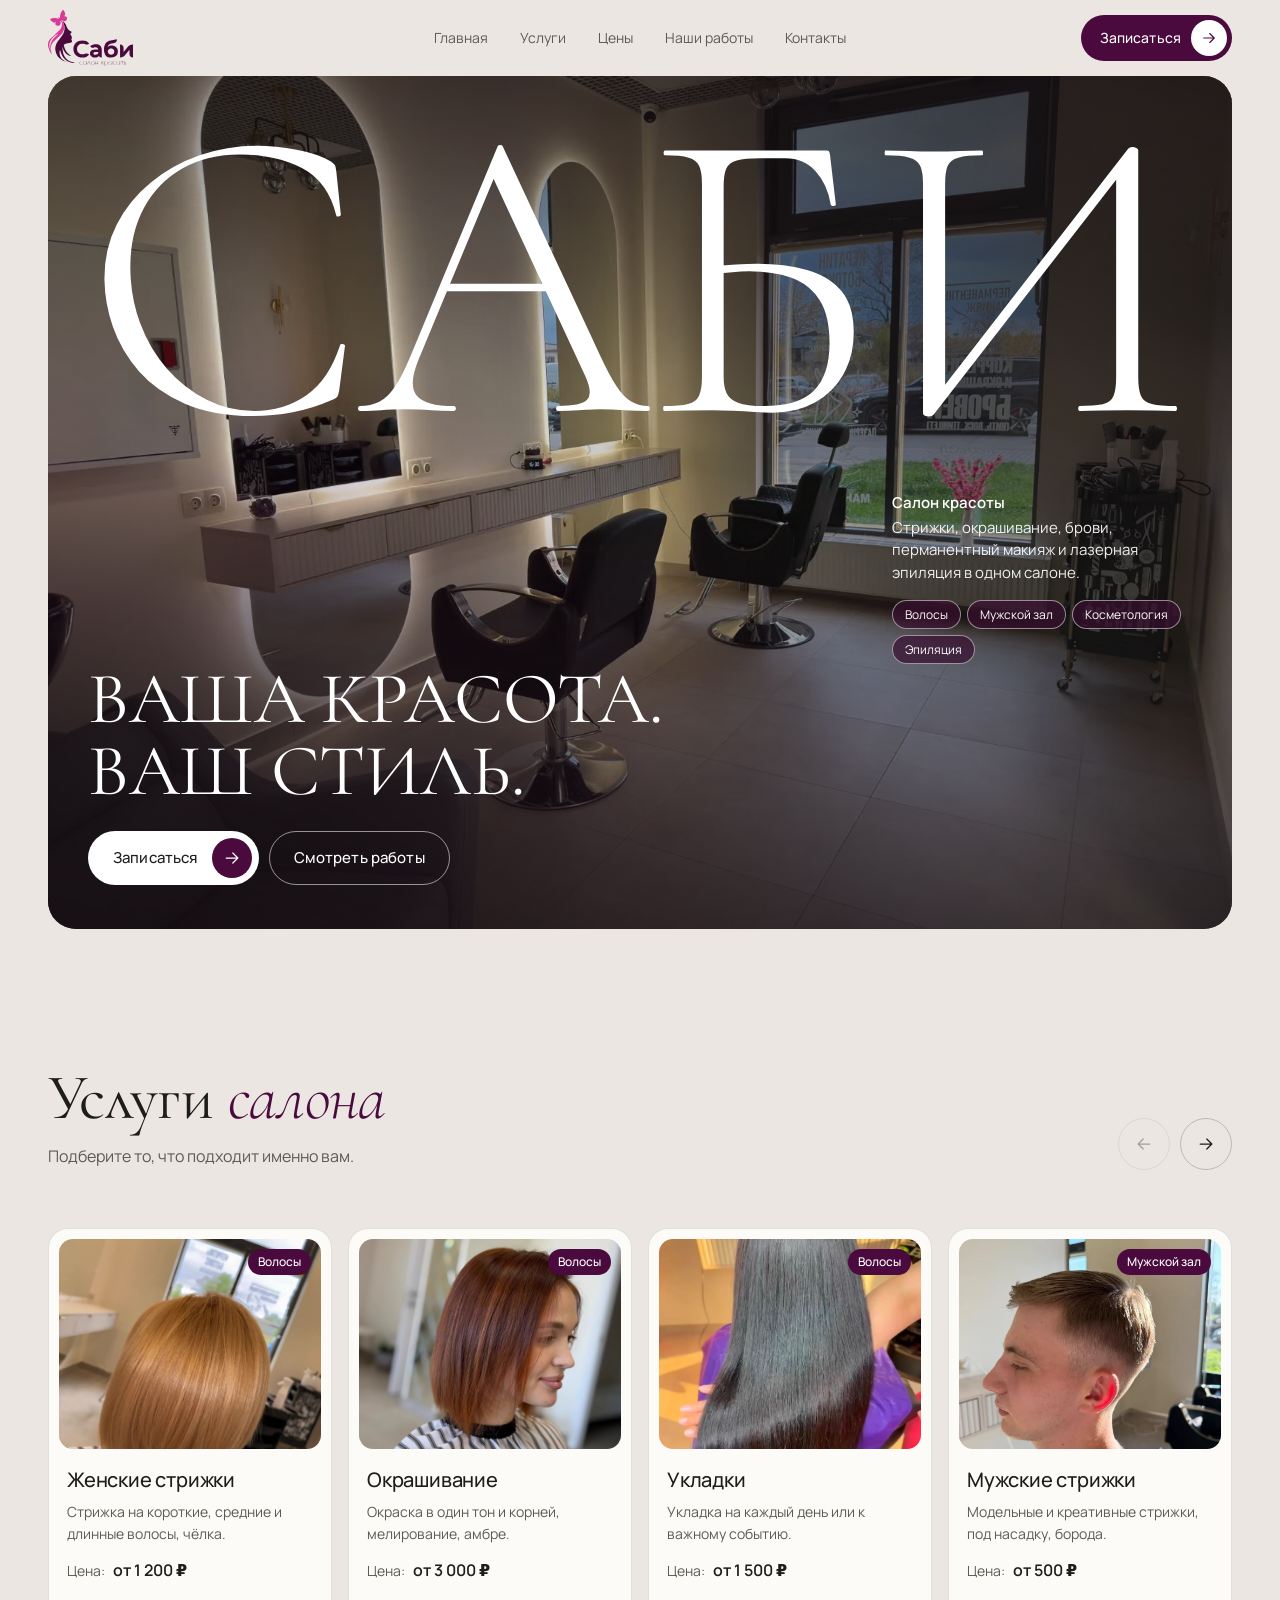
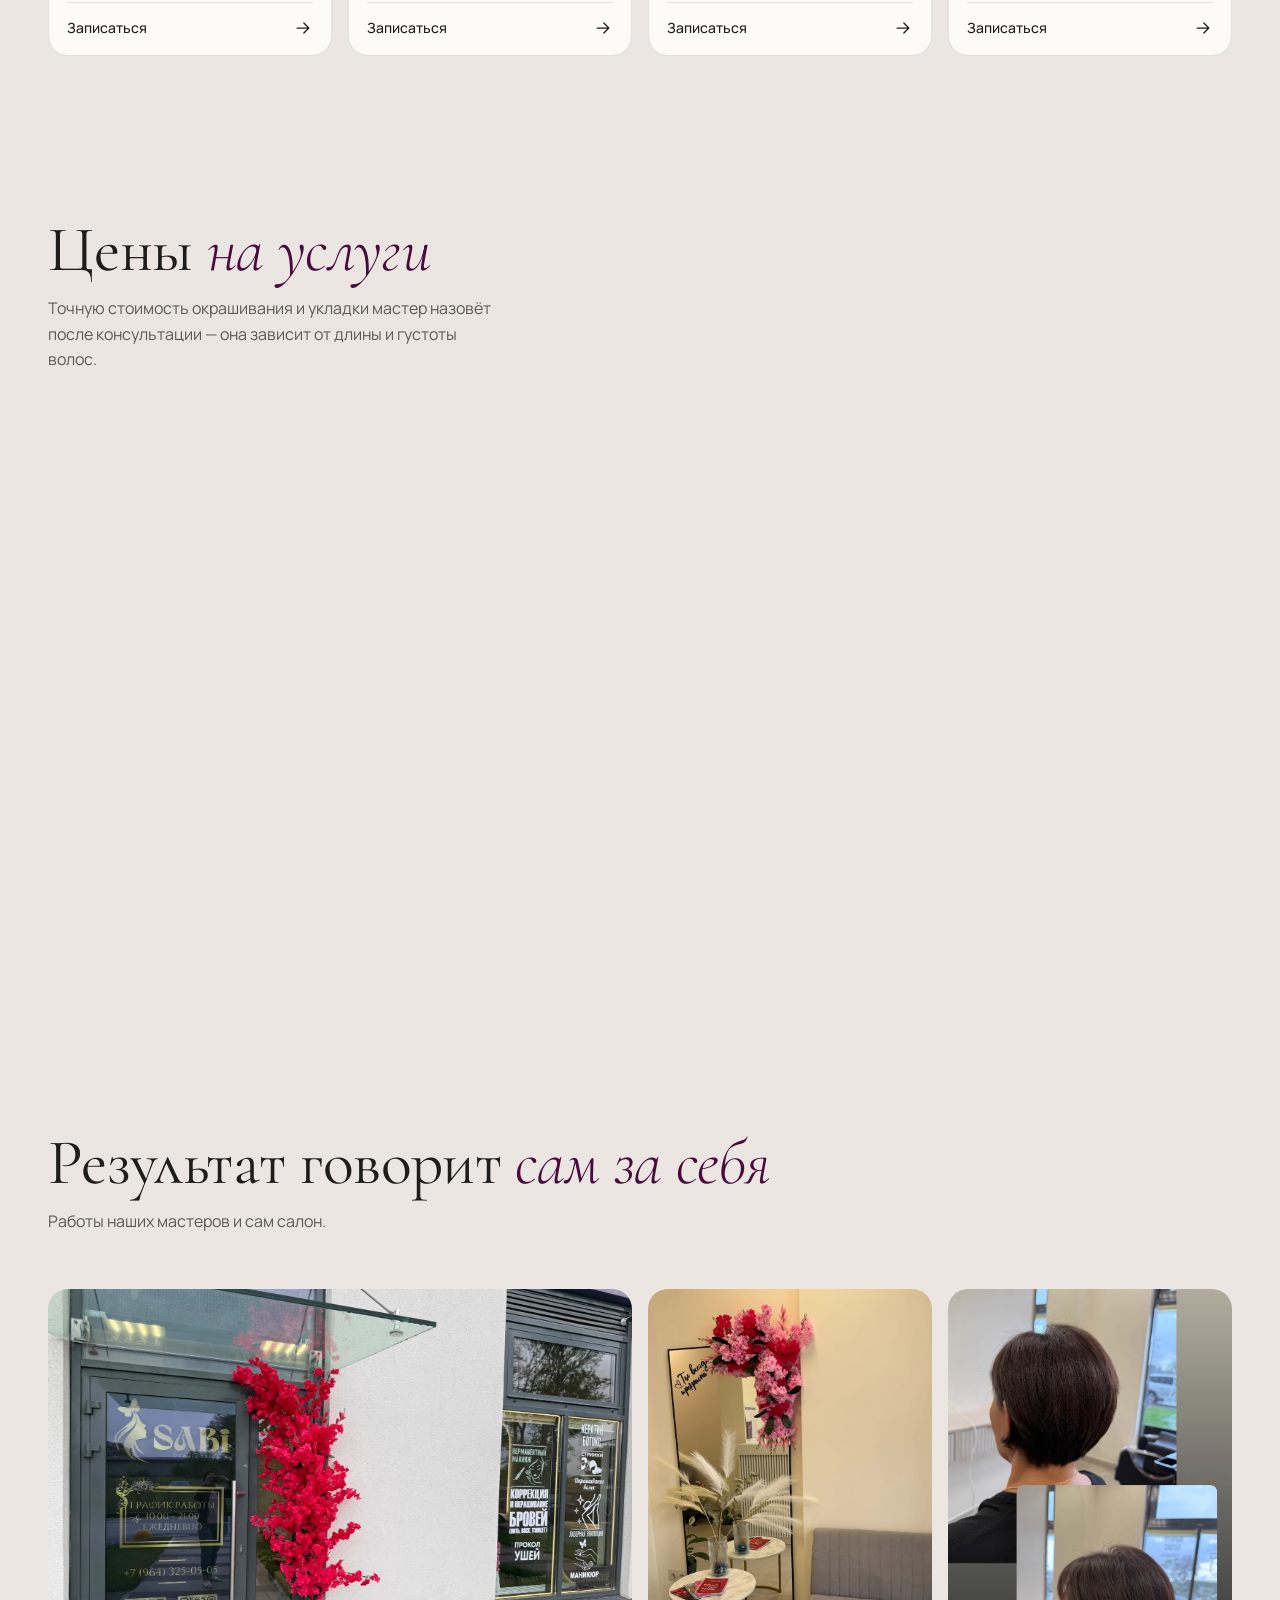
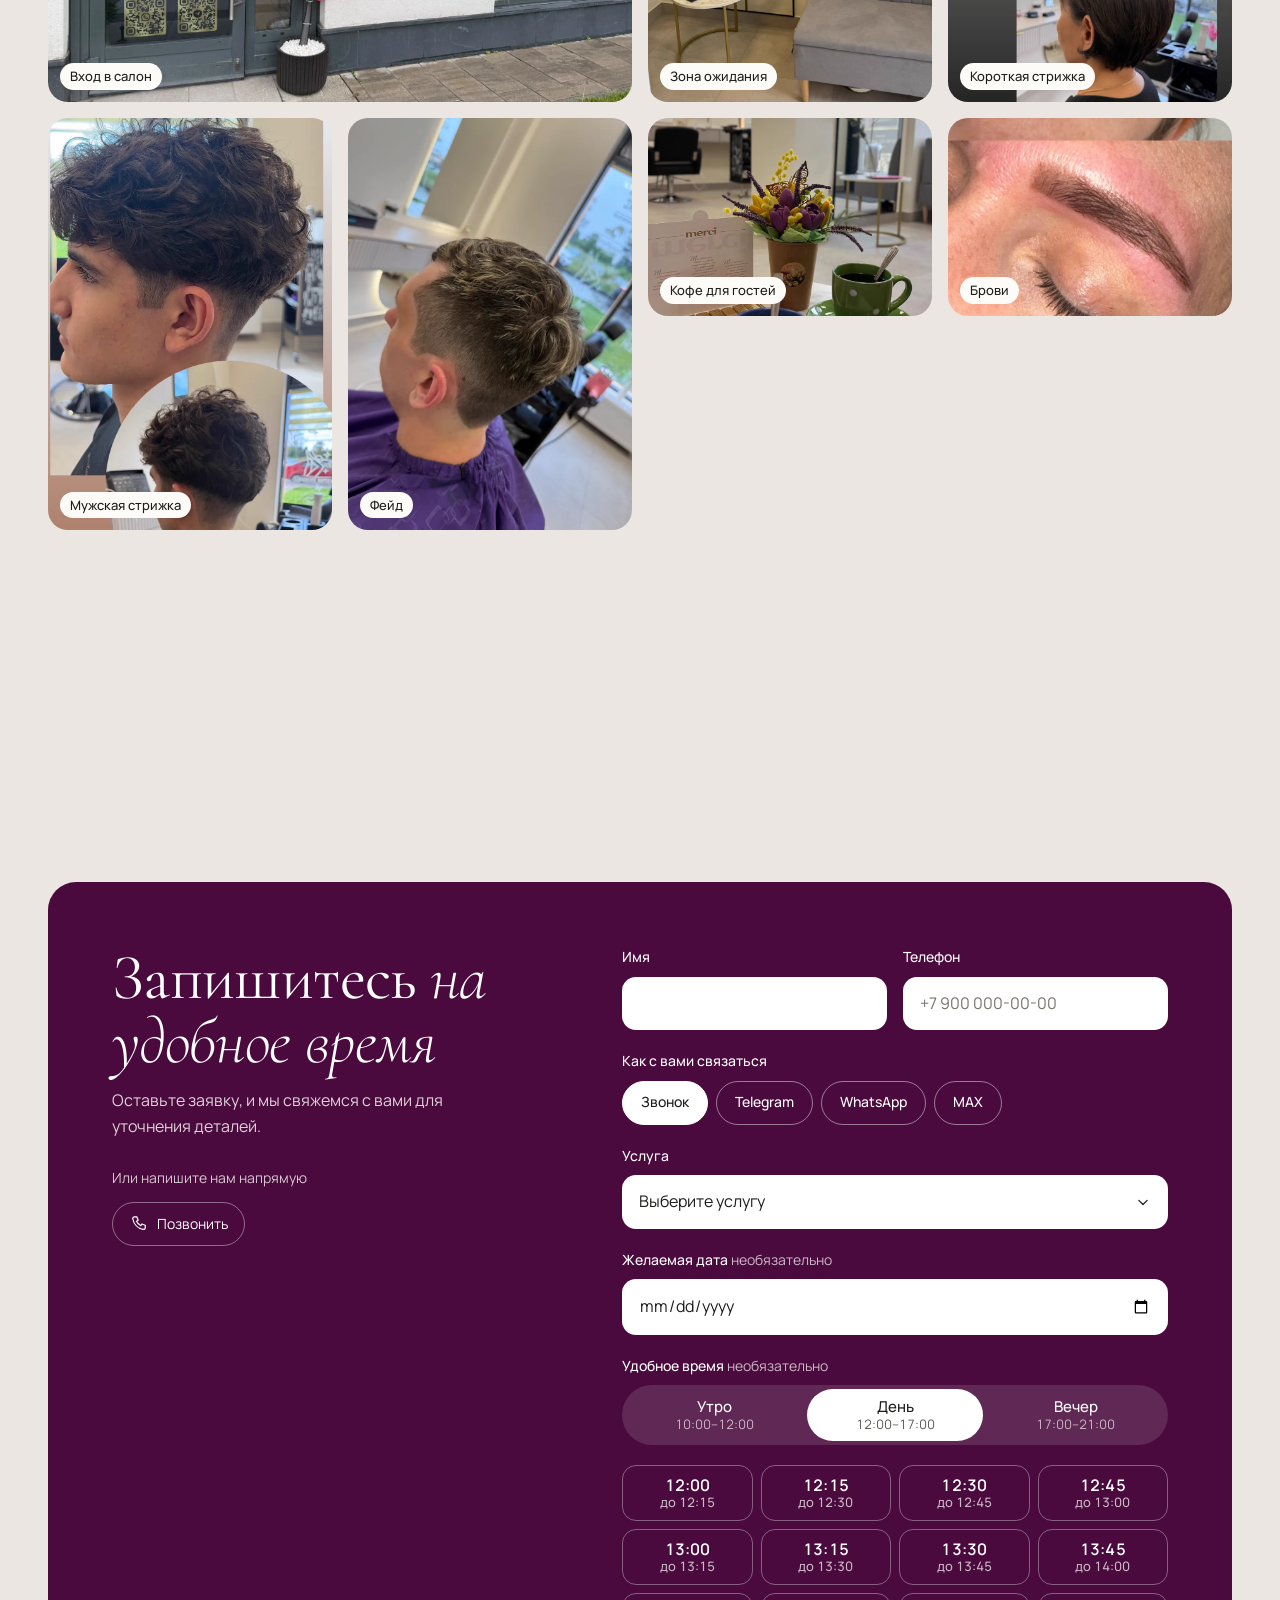
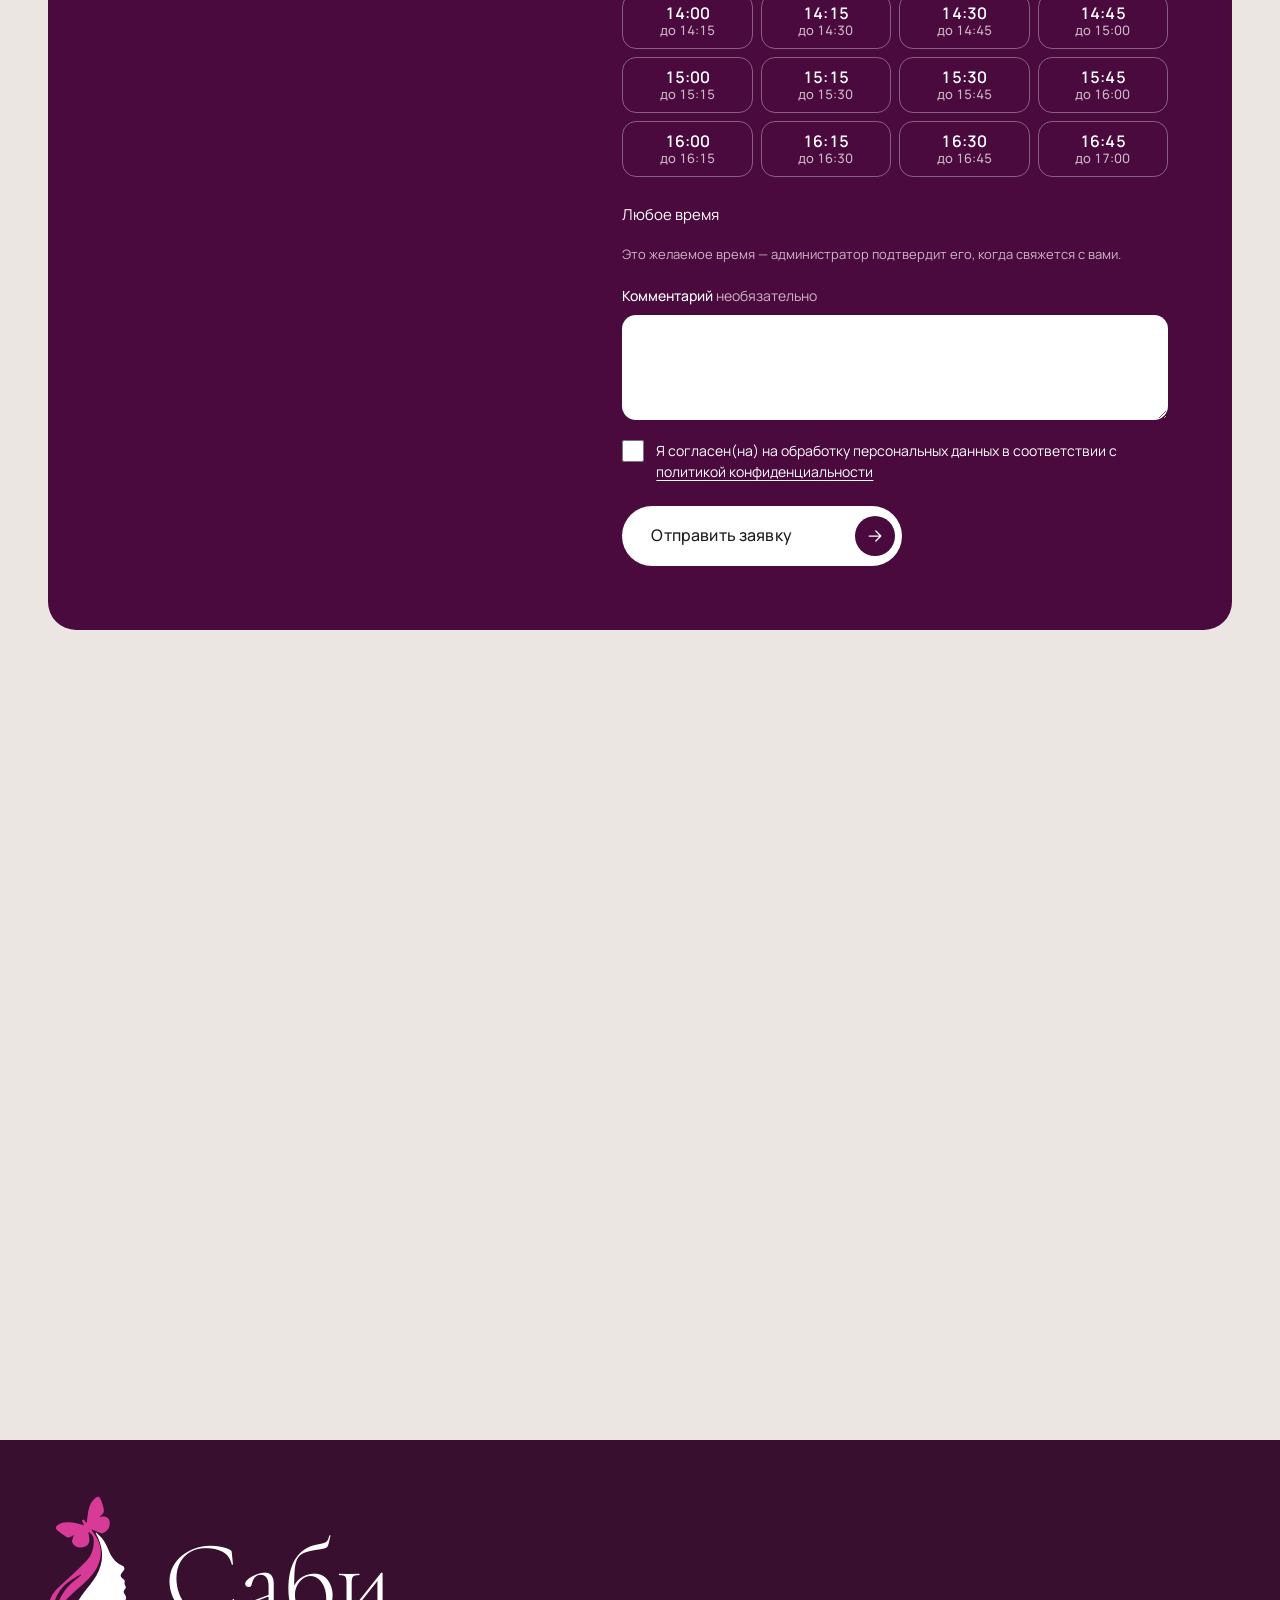
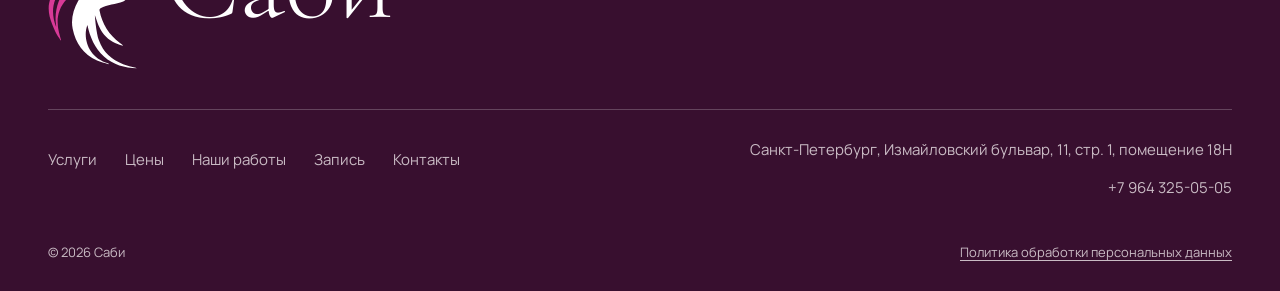
==== commit 16fff93c: "Point og:image to the sabi site Co-Authored-By: Claude Opus 5.5 <noreply@anthropic.com>" ====
--- a/index.html
+++ b/index.html
@@ -9,7 +9,7 @@
   <meta property="og:type" content="website">
   <meta property="og:title" content="Саби — салон красоты на Измайловском бульваре">
   <meta property="og:description" content="Стрижки, окрашивание, брови, перманентный макияж и лазерная эпиляция в одном салоне.">
-  <meta property="og:image" content="https://gazizovsabir-cyber.github.io/salon-demo/assets/img/og.jpg">
+  <meta property="og:image" content="https://gazizovsabir-cyber.github.io/sabi/assets/img/og.jpg">
   <link rel="icon" href="favicon.svg" type="image/svg+xml">
   <link rel="preload" href="assets/fonts/cormorant-garamond-cyrillic.woff2" as="font" type="font/woff2" crossorigin>
   <link rel="preload" href="assets/fonts/manrope-cyrillic.woff2" as="font" type="font/woff2" crossorigin>
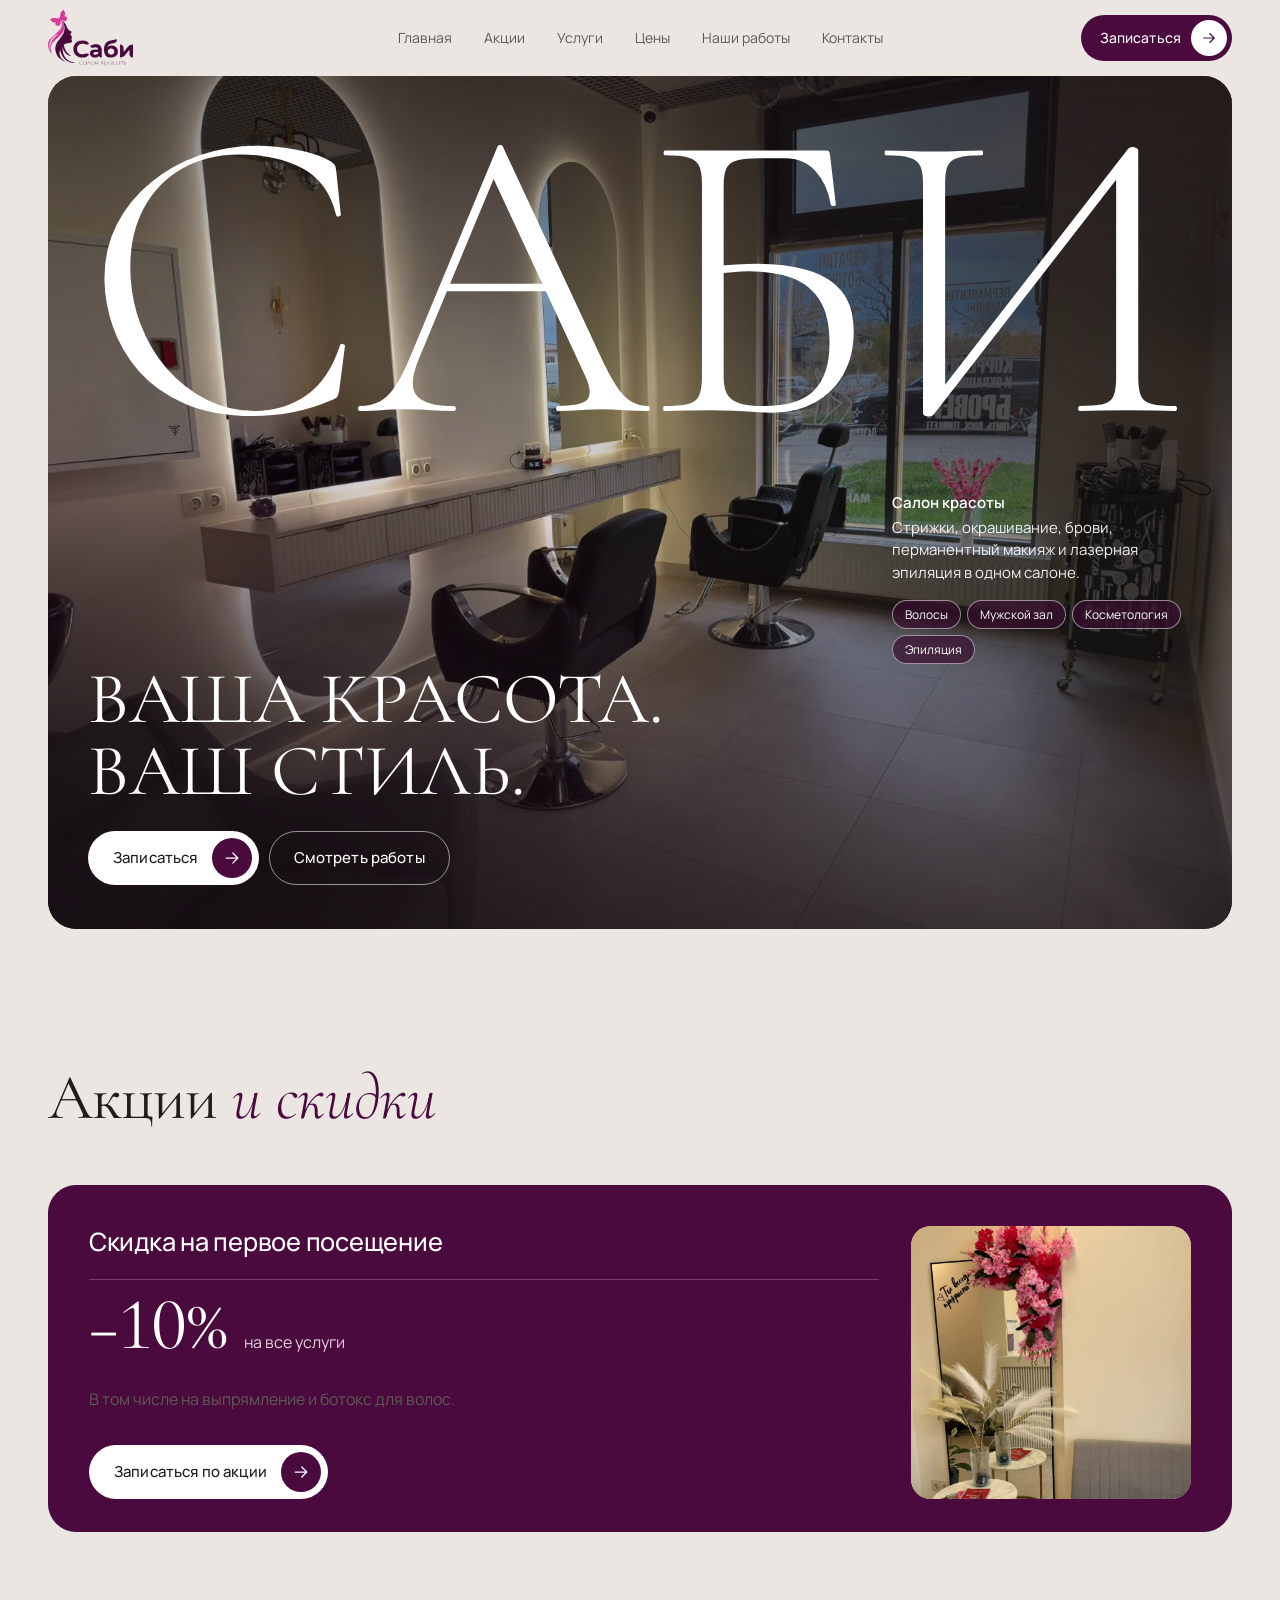
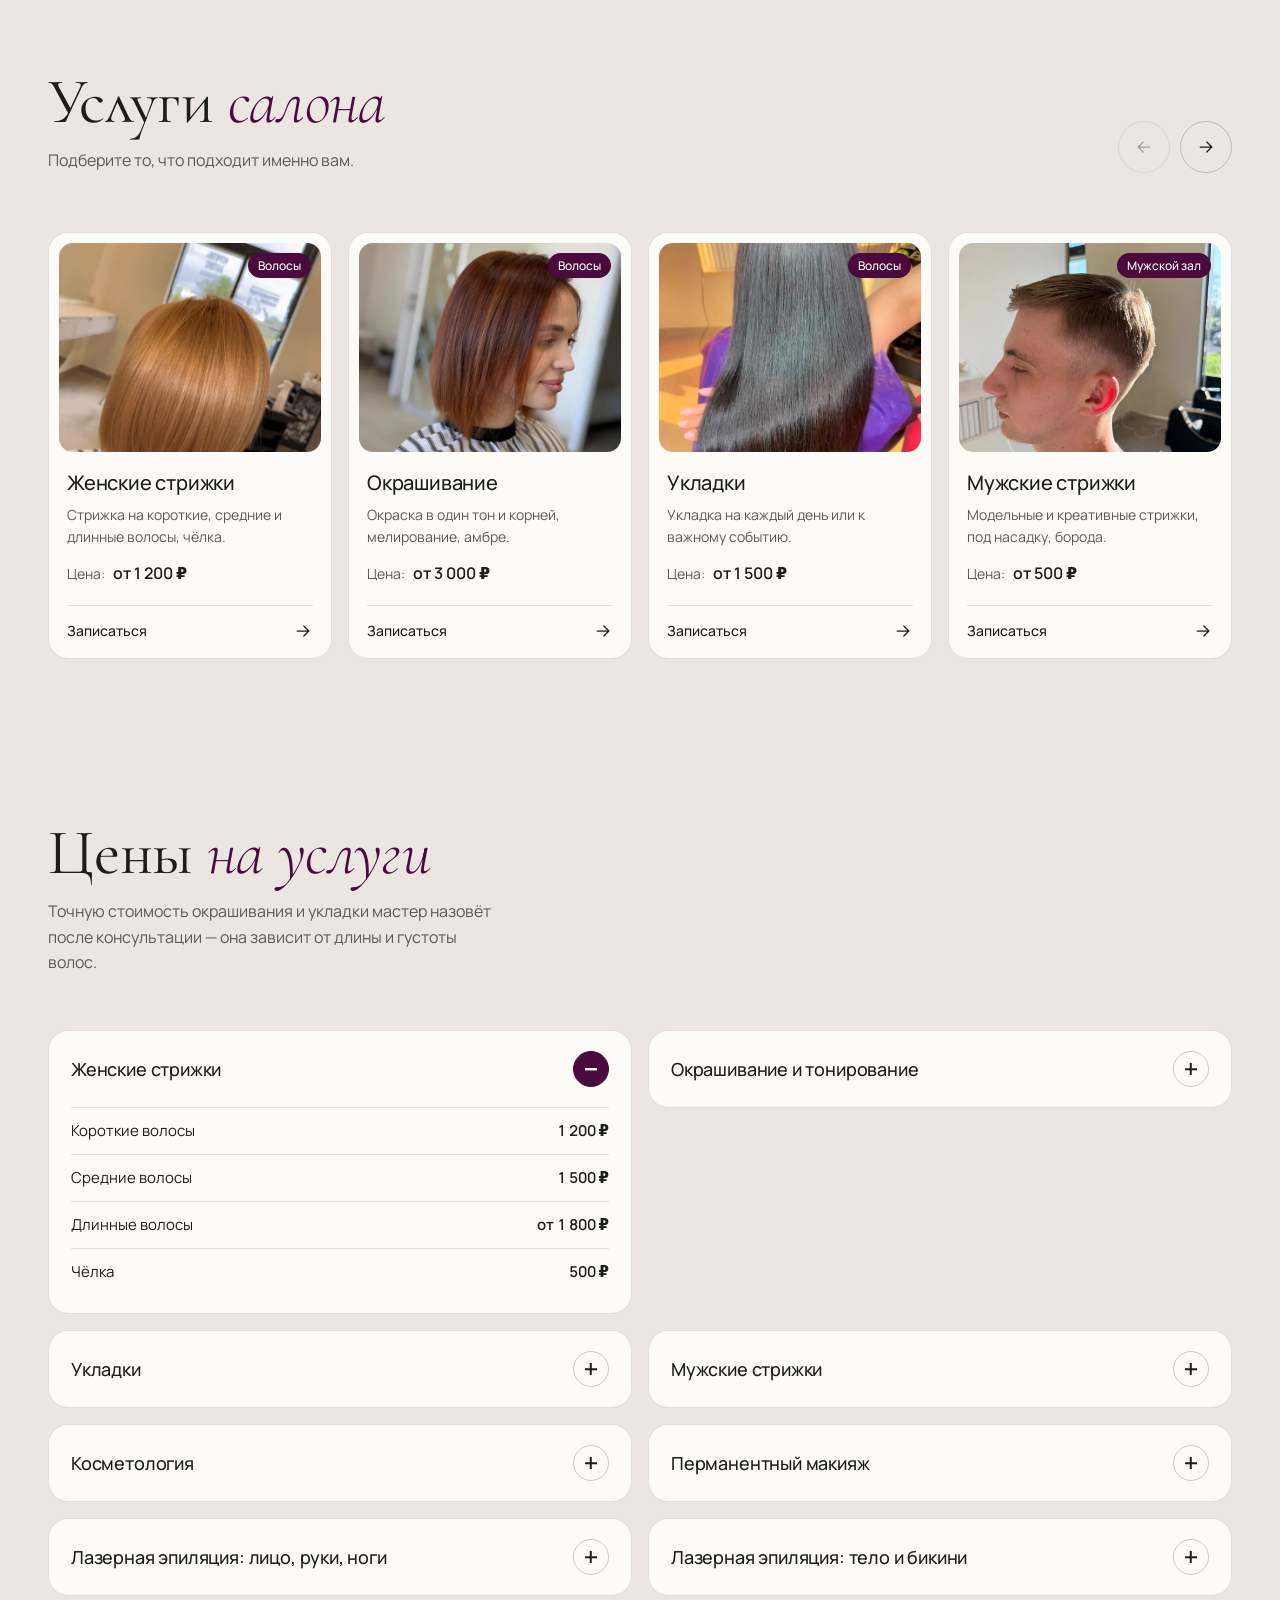
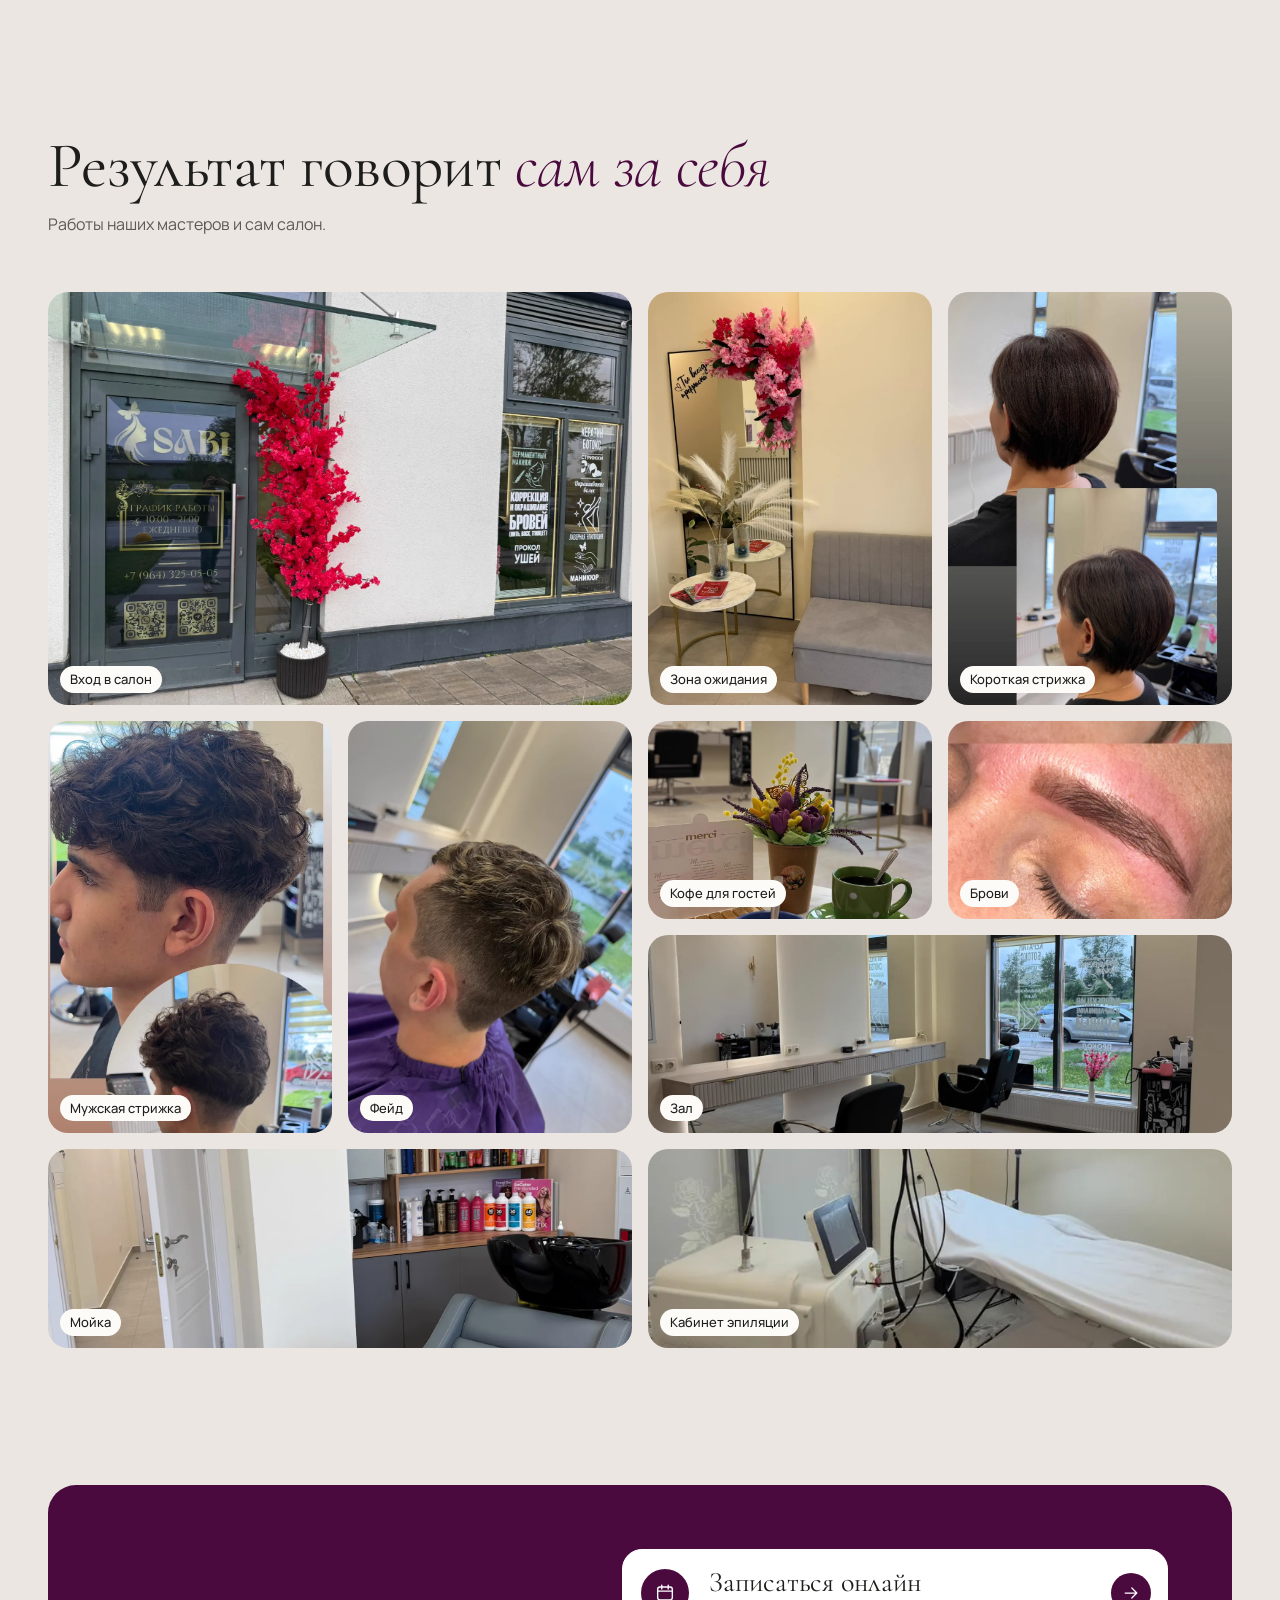
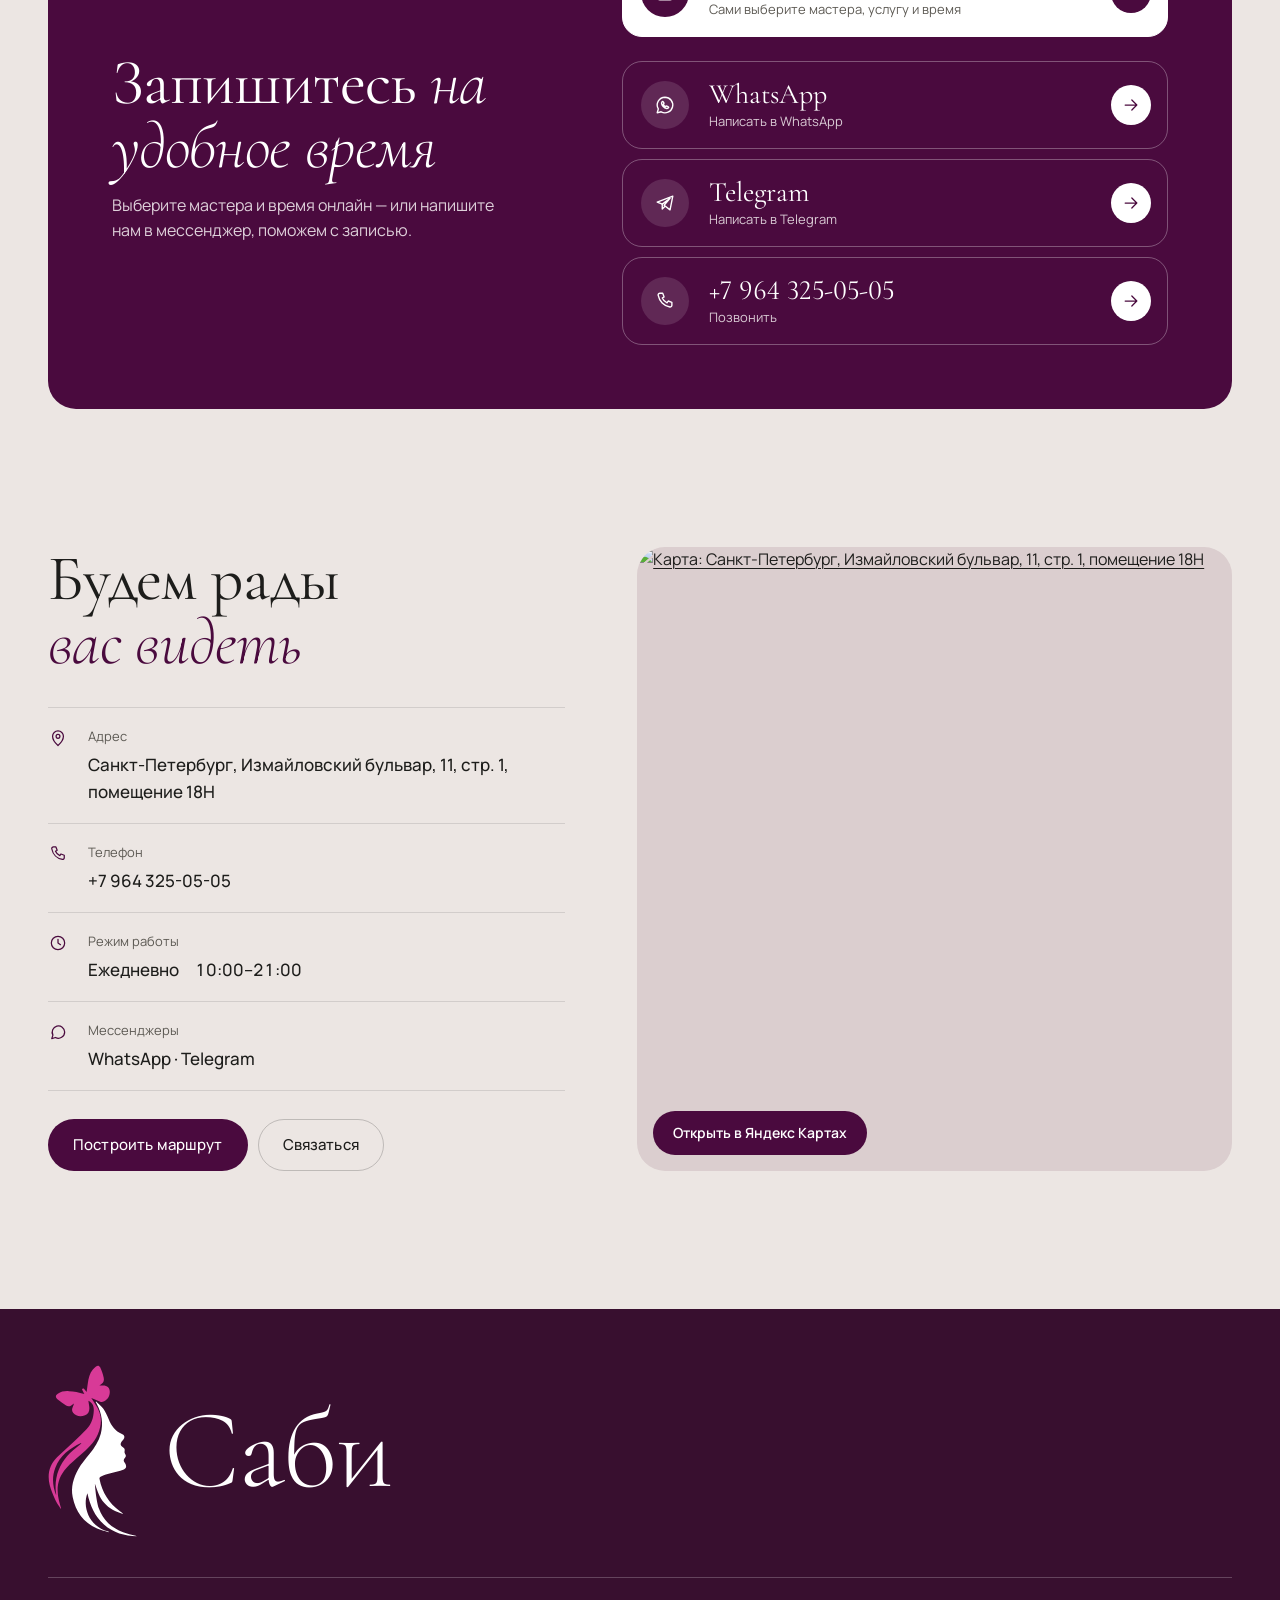
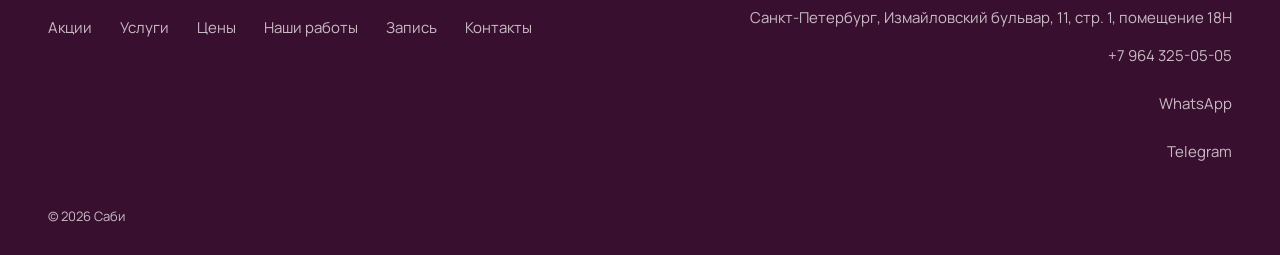
==== commit df4c6637: "Replace booking form with online booking and messenger buttons - Booking section: DIKIDI online book" ====
--- a/index.html
+++ b/index.html
@@ -14,8 +14,8 @@
   <link rel="preload" href="assets/fonts/cormorant-garamond-cyrillic.woff2" as="font" type="font/woff2" crossorigin>
   <link rel="preload" href="assets/fonts/manrope-cyrillic.woff2" as="font" type="font/woff2" crossorigin>
   <!-- ?v= — номер версии файлов. При каждом обновлении сайта меняйте его во всех ссылках, чтобы браузеры посетителей сразу взяли новые стили и скрипты. -->
-  <link rel="stylesheet" href="assets/css/fonts.css?v=20261029-3">
-  <link rel="stylesheet" href="assets/css/styles.css?v=20261029-3">
+  <link rel="stylesheet" href="assets/css/fonts.css?v=20261029-9">
+  <link rel="stylesheet" href="assets/css/styles.css?v=20261029-9">
   <script>document.documentElement.classList.add("js", "is-booting");</script>
 </head>
 <body>
@@ -30,7 +30,11 @@
     <symbol id="i-clock" viewBox="0 0 24 24"><circle cx="12" cy="12" r="8"/><path d="M12 7.5V12l3 2"/></symbol>
     <symbol id="i-pin" viewBox="0 0 24 24"><path d="M12 21s-6.5-5.6-6.5-11a6.5 6.5 0 0113 0C18.5 15.4 12 21 12 21z"/><circle cx="12" cy="10" r="2.3"/></symbol>
     <symbol id="i-phone" viewBox="0 0 24 24"><path d="M6.5 3.5h3l1.5 4-2 1.3a10 10 0 005.2 5.2l1.3-2 4 1.5v3a2 2 0 01-2.2 2A16 16 0 014.5 5.7a2 2 0 012-2.2z"/></symbol>
-    <symbol id="i-chat" viewBox="0 0 24 24"><path d="M20 12a7.5 7.5 0 01-11 6.6L4.5 20l1.4-4.3A7.5 7.5 0 1120 12z"/></symbol>
+    <symbol id="i-whatsapp" viewBox="0 0 24 24"><path d="M12 3.5a8.5 8.5 0 00-7.3 12.8L3.5 20.5l4.3-1.1A8.5 8.5 0 1012 3.5z"/><path d="M9 8.2c.3-.3.8-.3 1 .1l.8 1.5c.2.3.1.6-.1.9l-.6.6a5.2 5.2 0 002.6 2.6l.6-.6c.3-.2.6-.3.9-.1l1.5.8c.4.2.4.7.1 1-.9.9-2.2 1.1-3.6.3a8.4 8.4 0 01-3.5-3.5c-.8-1.4-.6-2.7.3-3.6z"/></symbol>
+    <symbol id="i-telegram" viewBox="0 0 24 24"><path d="M20.5 4.5L3.5 11l5.5 2.2 8.5-6.2-6.5 7.4 6.5 5.1 3-15z"/><path d="M9 13.2v5.3l2.8-2.6"/></symbol>
+    <symbol id="i-max" viewBox="0 0 24 24"><path d="M12 3.5a8.5 8.5 0 110 17H3.5V12A8.5 8.5 0 0112 3.5z"/><circle cx="12" cy="12" r="3.2"/></symbol>
+    <symbol id="i-chat"viewBox="0 0 24 24"><path d="M20 12a7.5 7.5 0 01-11 6.6L4.5 20l1.4-4.3A7.5 7.5 0 1120 12z"/></symbol>
+    <symbol id="i-gift" viewBox="0 0 24 24"><rect x="4" y="8.5" width="16" height="4" rx="1"/><path d="M5.5 12.5V19a1.5 1.5 0 001.5 1.5h10a1.5 1.5 0 001.5-1.5v-6.5M12 8.5v12M12 8.5S10.8 4 8.5 4a2.2 2.2 0 000 4.5H12zM12 8.5S13.2 4 15.5 4a2.2 2.2 0 010 4.5H12z"/></symbol>
   </svg>
 
   <a class="skip-link" href="#main">Перейти к содержанию</a>
@@ -55,6 +59,7 @@
       <nav class="nav" aria-label="Основное меню">
         <ul class="nav__list">
           <li><a href="#top">Главная</a></li>
+          <li data-section-link="promos"><a href="#promos">Акции</a></li>
           <li data-section-link="services"><a href="#services">Услуги</a></li>
           <li data-section-link="prices"><a href="#prices">Цены</a></li>
           <li data-section-link="gallery"><a href="#gallery">Наши работы</a></li>
@@ -73,7 +78,8 @@
     <div class="mobile-menu" id="mobile-menu" hidden data-menu>
       <ul class="mobile-menu__list">
         <li><a href="#top">Главная</a></li>
-        <li data-section-link="services"><a href="#services">Услуги</a></li>
+        <li data-section-link="promos"><a href="#promos">Акции</a></li>
+          <li data-section-link="services"><a href="#services">Услуги</a></li>
         <li data-section-link="prices"><a href="#prices">Цены</a></li>
         <li data-section-link="gallery"><a href="#gallery">Наши работы</a></li>
         <li data-section-link="contacts"><a href="#contacts">Контакты</a></li>
@@ -117,6 +123,17 @@
       </div>
     </section>
 
+    <section class="section promos" id="promos" data-section="promos" aria-labelledby="promos-title">
+      <div class="container">
+        <div class="section-head">
+          <div>
+            <h2 class="section-title" id="promos-title">Акции <em>и скидки</em></h2>
+          </div>
+        </div>
+        <ul class="promos__grid" data-promos></ul>
+      </div>
+    </section>
+
     <section class="section services" id="services" data-section="services" aria-labelledby="services-title">
       <div class="container">
         <div class="section-head">
@@ -164,77 +181,10 @@
         <div class="booking__card">
           <div class="booking__intro">
             <h2 class="section-title" id="booking-title">Запишитесь <em>на удобное время</em></h2>
-            <p class="booking__lead">Оставьте заявку, и мы свяжемся с вами для уточнения деталей.</p>
-            <div class="booking__alt" data-booking-alt></div>
-          </div>
-
-          <form class="form" data-booking-form novalidate>
-            <div class="form__grid">
-              <div class="field">
-                <label for="f-name">Имя</label>
-                <input id="f-name" name="name" type="text" autocomplete="name" required maxlength="60" aria-describedby="f-name-err">
-                <p class="field__error" id="f-name-err"></p>
-              </div>
-              <div class="field">
-                <label for="f-phone">Телефон</label>
-                <input id="f-phone" name="phone" type="tel" inputmode="tel" autocomplete="tel" placeholder="+7 900 000-00-00" required maxlength="22" aria-describedby="f-phone-err">
-                <p class="field__error" id="f-phone-err"></p>
-              </div>
-              <fieldset class="field field--wide">
-                <legend>Как с вами связаться</legend>
-                <div class="chips">
-                  <label class="chip"><input type="radio" name="contactMethod" value="Звонок" checked><span>Звонок</span></label>
-                  <label class="chip"><input type="radio" name="contactMethod" value="Telegram"><span>Telegram</span></label>
-                  <label class="chip"><input type="radio" name="contactMethod" value="WhatsApp"><span>WhatsApp</span></label>
-                  <label class="chip"><input type="radio" name="contactMethod" value="MAX"><span>MAX</span></label>
-                </div>
-              </fieldset>
-              <div class="field field--wide">
-                <label for="f-service">Услуга</label>
-                <select id="f-service" name="service" required data-service-select aria-describedby="f-service-err">
-                  <option value="">Выберите услугу</option>
-                </select>
-                <p class="field__error" id="f-service-err"></p>
-              </div>
-              <div class="field field--wide">
-                <label for="f-date">Желаемая дата <span class="field__opt">необязательно</span></label>
-                <input id="f-date" name="date" type="date" data-min-today>
-              </div>
-              <fieldset class="field field--wide slots" data-slots>
-                <legend>Удобное время <span class="field__opt">необязательно</span></legend>
-                <!-- Периоды и окна по 15 минут строятся из config.js → form.slots -->
-                <div class="slots__periods" data-slot-periods></div>
-                <input class="visually-hidden" type="radio" name="time" value="" checked tabindex="-1" aria-hidden="true">
-                <div data-slot-groups></div>
-                <p class="slots__summary" aria-live="polite">
-                  <span data-slot-summary>Любое время</span>
-                  <button class="slots__reset" type="button" data-slot-reset hidden>Сбросить</button>
-                </p>
-                <p class="slots__note">Это желаемое время — администратор подтвердит его, когда свяжется с вами.</p>
-              </fieldset>
-              <div class="field field--wide">
-                <label for="f-comment">Комментарий <span class="field__opt">необязательно</span></label>
-                <textarea id="f-comment" name="comment" rows="3" maxlength="500"></textarea>
-              </div>
-              <div class="field field--wide hp" aria-hidden="true">
-                <label for="f-website">Не заполняйте это поле</label>
-                <input id="f-website" name="website" type="text" tabindex="-1" autocomplete="off">
-              </div>
-              <div class="field field--wide">
-                <label class="consent">
-                  <input type="checkbox" name="consent" required aria-describedby="f-consent-err">
-                  <span>Я согласен(на) на обработку персональных данных в соответствии с <a href="privacy.html" target="_blank" rel="noopener" data-privacy-link>политикой конфиденциальности</a></span>
-                </label>
-                <p class="field__error" id="f-consent-err"></p>
-              </div>
-            </div>
-
-            <button class="btn btn--light btn--submit" type="submit" data-submit>
-              <span data-submit-text>Отправить заявку</span>
-              <span class="btn__chip"><svg class="icon"><use href="#i-arrow"/></svg></span>
-            </button>
-            <div class="form__status" role="status" aria-live="polite" data-form-status></div>
-          </form>
+            <p class="booking__lead">Выберите мастера и время онлайн — или напишите нам в мессенджер, поможем с записью.</p>
+          </div>
+
+          <div class="booking__channels" data-booking-channels></div>
         </div>
       </div>
     </section>
@@ -260,7 +210,8 @@
       <div class="footer__row">
         <nav aria-label="Разделы сайта">
           <ul class="footer__links">
-            <li data-section-link="services"><a href="#services">Услуги</a></li>
+            <li data-section-link="promos"><a href="#promos">Акции</a></li>
+          <li data-section-link="services"><a href="#services">Услуги</a></li>
             <li data-section-link="prices"><a href="#prices">Цены</a></li>
             <li data-section-link="gallery"><a href="#gallery">Наши работы</a></li>
             <li data-section-link="booking"><a href="#booking">Запись</a></li>
@@ -271,7 +222,6 @@
       </div>
       <div class="footer__bottom">
         <p>© <span data-year></span> <span data-c="brand.name">Название студии</span></p>
-        <a href="privacy.html" data-privacy-link>Политика обработки персональных данных</a>
       </div>
     </div>
   </footer>
@@ -281,8 +231,8 @@
     <button class="round-btn lightbox__close" type="button" data-lightbox-close aria-label="Закрыть просмотр"><svg class="icon"><use href="#i-close"/></svg></button>
   </dialog>
 
-  <script src="assets/js/config.js?v=20261029-3"></script>
-  <script src="assets/js/presets.js?v=20261029-3"></script>
-  <script src="assets/js/main.js?v=20261029-3"></script>
+  <script src="assets/js/config.js?v=20261029-9"></script>
+  <script src="assets/js/presets.js?v=20261029-9"></script>
+  <script src="assets/js/main.js?v=20261029-9"></script>
 </body>
 </html>
--- a/assets/css/styles.css
+++ b/assets/css/styles.css
@@ -563,6 +563,103 @@
   font-size: 1rem;
 }
 
+/* ---------- Promos ---------- */
+.promos__grid { display: grid; gap: 12px; }
+@media (min-width: 1024px) { .promos__grid { grid-template-columns: 1.25fr 1fr; gap: 16px; } }
+
+.promo {
+  display: flex;
+  flex-direction: column;
+  padding: 28px 22px 22px;
+  background: var(--surface);
+  border: 1px solid var(--line);
+  border-radius: var(--radius-lg);
+}
+@media (min-width: 720px) { .promo { padding: 40px 40px 32px; } }
+
+/* Главная акция — в цвете салона, как карточка записи. */
+.promo--accent { background: var(--accent); border-color: var(--accent); color: var(--accent-ink); }
+
+.promo__title {
+  max-width: 22ch;
+  font-size: clamp(1.25rem, 1.1rem + 0.6vw, 1.625rem);
+  font-weight: 500;
+  line-height: 1.25;
+  letter-spacing: -0.01em;
+  text-wrap: balance;
+}
+
+.promo__offers { margin-top: 22px; }
+.promo__offer {
+  display: flex;
+  flex-wrap: wrap;
+  align-items: baseline;
+  gap: 4px 18px;
+  padding: 10px 0;
+  border-top: 1px solid var(--line);
+}
+.promo--accent .promo__offer, .promo--accent .promo__extra { border-color: color-mix(in oklab, var(--accent-ink) 22%, transparent); }
+.promo__value {
+  flex: none;
+  min-width: 3.3ch;
+  font-family: var(--serif);
+  font-size: clamp(3rem, 2.2rem + 3vw, 5rem);
+  font-weight: 400;
+  line-height: 0.95;
+  letter-spacing: -0.02em;
+  font-variant-numeric: lining-nums tabular-nums;
+  color: var(--accent);
+}
+.promo--accent .promo__value { color: var(--accent-ink); }
+.promo__cond { font-size: 1rem; color: var(--ink-2); }
+.promo--accent .promo__cond { color: color-mix(in oklab, var(--accent-ink) 82%, var(--accent)); }
+
+.promo__extra {
+  display: flex;
+  align-items: center;
+  gap: 12px;
+  padding-top: 16px;
+  border-top: 1px solid var(--line);
+  font-family: var(--serif);
+  font-style: italic;
+  font-size: 1.75rem;
+  line-height: 1;
+}
+.promo__extra .icon { width: 26px; height: 26px; }
+.promo__text { padding-top: 16px; border-top: 1px solid var(--line); color: var(--ink-2); }
+/* Карточка с фото: текст слева, фото справа во всю высоту текста. На телефоне кнопка уходит под них. */
+.promo--photo {
+  display: grid;
+  grid-template-columns: 1fr minmax(0, 38%);
+  grid-template-areas: "body media" "foot foot";
+  column-gap: 18px;
+}
+.promo__body { grid-area: body; display: flex; flex-direction: column; min-width: 0; }
+.promo--photo .promo__foot { grid-area: foot; }
+.promo__media { grid-area: media; position: relative; min-height: 200px; overflow: hidden; border-radius: var(--radius-md); background: var(--frame); }
+.promo__media img { position: absolute; inset: 0; width: 100%; height: 100%; object-fit: cover; object-position: 50% 30%; }
+@media (min-width: 720px) {
+  .promo--photo { grid-template-columns: 1fr minmax(0, 42%); grid-template-areas: "body media" "foot media"; column-gap: 32px; }
+}
+/* Последняя карточка без пары растягивается на всю ширину, фото у неё — узкая полоса. */
+@media (min-width: 1024px) {
+  .promo--photo:last-child:nth-child(odd) { grid-column: 1 / -1; grid-template-columns: 1fr 280px; }
+  .promo--photo:last-child:nth-child(odd) .promo__title { max-width: none; }
+}
+
+.promo__foot {
+  display: flex;
+  flex-wrap: wrap;
+  align-items: center;
+  justify-content: space-between;
+  gap: 16px;
+  margin-top: auto;
+  padding-top: 32px;
+}
+.promo__until { display: inline-flex; align-items: center; gap: 8px; font-size: 0.9375rem; font-weight: 500; }
+.promo__until .icon { width: 20px; height: 20px; }
+@media (max-width: 479px) { .promo__cta { width: 100%; justify-content: space-between; } }
+
 /* ---------- Services ---------- */
 .carousel-nav { display: none; gap: 10px; flex: none; }
 @media (min-width: 720px) { .carousel-nav:not([hidden]) { display: flex; } }
@@ -878,8 +975,8 @@
 /* ---------- Booking ---------- */
 .booking__card {
   display: grid;
-  gap: 36px;
-  padding: 32px 20px 24px;
+  gap: 32px;
+  padding: 32px 20px 20px;
   border-radius: var(--radius-lg);
   background: var(--accent);
   color: var(--accent-ink);
@@ -889,248 +986,73 @@
   max-width: 40ch;
   color: color-mix(in oklab, var(--accent-ink) 82%, var(--accent));
 }
-.booking__alt { margin-top: 28px; display: grid; gap: 12px; }
-.booking__alt-title { font-size: 0.875rem; color: color-mix(in oklab, var(--accent-ink) 78%, var(--accent)); }
-.booking__alt-links { display: flex; flex-wrap: wrap; gap: 8px; }
-.alt-link {
-  display: inline-flex;
+
+/* Запись через мессенджеры и звонок: крупные строки, на наведении — белая плашка, как у светлой кнопки. */
+.booking__channels { display: grid; gap: 10px; align-content: center; }
+.channel {
+  display: grid;
+  grid-template-columns: auto minmax(0, 1fr) auto;
   align-items: center;
-  gap: 8px;
-  min-height: 44px;
-  padding: 0 16px;
-  border: 1px solid color-mix(in oklab, var(--accent-ink) 40%, transparent);
-  border-radius: 999px;
-  font-size: 0.875rem;
+  gap: 12px;
+  min-height: 76px;
+  padding: 12px 12px 12px 12px;
+  border: 1px solid color-mix(in oklab, var(--accent-ink) 30%, transparent);
+  border-radius: var(--radius-md);
+  color: inherit;
   text-decoration: none;
-  transition: background-color 0.25s;
-}
-.alt-link:hover { background: color-mix(in oklab, var(--accent-ink) 12%, transparent); }
-
-.form__grid { display: grid; gap: 16px; }
-.field { display: grid; gap: 8px; min-width: 0; border: 0; margin: 0; padding: 0; }
-.field label, .field legend {
-  padding: 0;
-  font-size: 0.875rem;
-  font-weight: 500;
-}
-.field legend { margin-bottom: 8px; }
-.field__opt { font-weight: 400; color: color-mix(in oklab, var(--accent-ink) 72%, var(--accent)); }
-
-.field input:not([type="checkbox"]):not([type="radio"]),
-.field select,
-.field textarea {
-  width: 100%;
-  min-height: 52px;
-  padding: 13px 16px;
-  border: 1.5px solid transparent;
-  border-radius: var(--radius-sm);
-  background: #fff;
-  color: var(--ink);
-  font-size: 1rem;
-  transition: border-color 0.2s, box-shadow 0.2s;
-}
-.field textarea { resize: vertical; min-height: 96px; }
-.field select {
-  appearance: none;
-  -webkit-appearance: none;
-  padding-right: 44px;
-  background-image: url("data:image/svg+xml,%3Csvg xmlns='http://www.w3.org/2000/svg' viewBox='0 0 24 24' fill='none' stroke='%231d1d1b' stroke-width='1.5' stroke-linecap='round' stroke-linejoin='round'%3E%3Cpath d='M7 10l5 5 5-5'/%3E%3C/svg%3E");
-  background-repeat: no-repeat;
-  background-position: right 14px center;
-  background-size: 20px;
-  cursor: pointer;
-}
-.field input::placeholder, .field textarea::placeholder { color: #77736c; }
-.field input:focus-visible, .field select:focus-visible, .field textarea:focus-visible {
-  outline: none;
-  border-color: var(--ink);
-  box-shadow: 0 0 0 4px color-mix(in oklab, var(--accent-ink) 30%, transparent);
-}
-.field.is-invalid input, .field.is-invalid select { border-color: #b3261e; }
-.field__error {
-  display: none;
-  font-size: 0.8125rem;
-  font-weight: 500;
-  color: #fff;
-}
-.field.is-invalid .field__error {
-  display: flex;
-  align-items: center;
-  gap: 6px;
-}
-.field.is-invalid .field__error::before {
-  content: "";
-  flex: none;
-  width: 6px;
-  height: 6px;
+  transition: background-color 0.3s var(--ease-out), color 0.3s var(--ease-out), border-color 0.3s var(--ease-out);
+}
+.channel__icon {
+  display: grid;
+  place-items: center;
+  width: 44px;
+  height: 44px;
   border-radius: 50%;
-  background: #ffb4ab;
-}
-
-.chips { display: flex; flex-wrap: wrap; gap: 8px; }
-.chip input { position: absolute; opacity: 0; pointer-events: none; }
-.chip span {
-  display: inline-flex;
-  align-items: center;
-  min-height: 44px;
-  padding: 0 18px;
-  border: 1px solid color-mix(in oklab, var(--accent-ink) 45%, transparent);
-  border-radius: 999px;
-  font-size: 0.875rem;
-  cursor: pointer;
-  transition: background-color 0.2s, color 0.2s, border-color 0.2s;
-}
-.chip input:checked + span { background: #fff; color: var(--ink); border-color: #fff; }
-.chip input:focus-visible + span { outline: 2px solid #fff; outline-offset: 3px; }
-
-/* Выбор времени: переключатель периода и окна по 15 минут, по часу в ряд. */
-.slots__periods {
-  display: grid;
-  grid-auto-flow: column;
-  grid-auto-columns: 1fr;
-  gap: 4px;
-  padding: 4px;
-  border-radius: 999px;
   background: color-mix(in oklab, var(--accent-ink) 12%, transparent);
-}
-.slots__period {
-  display: grid;
-  place-content: center;
-  gap: 1px;
-  min-height: 52px;
-  padding: 4px 8px;
-  border: 0;
-  border-radius: 999px;
-  background: transparent;
-  color: inherit;
-  line-height: 1.2;
-  cursor: pointer;
-  transition: background-color 0.25s var(--ease-out), color 0.25s var(--ease-out);
-}
-.slots__period:hover { background: color-mix(in oklab, var(--accent-ink) 10%, transparent); }
-.slots__period-name { font-size: 0.9375rem; font-weight: 500; }
-.slots__period-range { font-size: 0.8125rem; color: color-mix(in oklab, var(--accent-ink) 72%, var(--accent)); font-variant-numeric: tabular-nums; }
-.slots__period[aria-pressed="true"] { background: #fff; color: var(--ink); }
-.slots__period[aria-pressed="true"] .slots__period-range { color: var(--ink-2); }
-.slots__period:focus-visible { outline: 2px solid #fff; outline-offset: 2px; border-radius: 999px; }
-
-.slots__group {
-  display: grid;
-  grid-template-columns: repeat(4, minmax(0, 1fr));
-  gap: 8px;
-  margin-top: 12px;
-}
-.slot input { position: absolute; opacity: 0; pointer-events: none; }
-.slots__empty { display: none; grid-column: 1 / -1; padding: 18px 4px; font-size: 0.875rem; text-align: center; color: color-mix(in oklab, var(--accent-ink) 78%, var(--accent)); }
-.slots__group.is-past .slot { display: none; }
-.slots__group.is-past .slots__empty { display: block; }
-.slot__face {
-  display: grid;
-  place-items: center;
-  align-content: center;
-  min-height: 56px;
-  padding: 6px 4px;
-  border: 1px solid color-mix(in oklab, var(--accent-ink) 35%, transparent);
-  border-radius: var(--radius-sm);
-  line-height: 1.2;
-  font-variant-numeric: tabular-nums;
-  cursor: pointer;
-  transition: background-color 0.2s, color 0.2s, border-color 0.2s, transform 0.2s var(--ease-out);
-}
-.slot__from { font-size: 1rem; font-weight: 600; letter-spacing: 0.01em; }
-.slot__to { font-size: 0.8125rem; color: color-mix(in oklab, var(--accent-ink) 72%, var(--accent)); }
-.slot:hover .slot__face { background: color-mix(in oklab, var(--accent-ink) 10%, transparent); }
-.slot input:checked + .slot__face { background: #fff; border-color: #fff; color: var(--ink); }
-.slot input:checked + .slot__face .slot__to { color: var(--accent); font-weight: 600; }
-.slot input:active:not(:disabled) + .slot__face { transform: scale(0.97); }
-.slot input:focus-visible + .slot__face { outline: 2px solid #fff; outline-offset: 3px; }
-.slot input:disabled + .slot__face { opacity: 0.35; cursor: not-allowed; }
-.slot input:disabled + .slot__face .slot__from { text-decoration: line-through; text-decoration-thickness: 1px; }
-.slot:has(input:disabled):hover .slot__face { background: transparent; }
-
-.slots__summary {
-  display: flex;
-  flex-wrap: wrap;
-  align-items: center;
-  gap: 4px 12px;
-  min-height: 44px;
-  margin-top: 8px;
-  font-size: 0.9375rem;
-}
-.slots__summary .is-set { font-weight: 600; }
-.slots__reset {
-  min-height: 44px;
-  padding: 0 4px;
-  border: 0;
-  background: none;
-  color: inherit;
-  font-size: 0.875rem;
-  text-decoration: underline;
-  text-underline-offset: 0.2em;
-  cursor: pointer;
-}
-.slots__note { font-size: 0.8125rem; line-height: 1.5; color: color-mix(in oklab, var(--accent-ink) 72%, var(--accent)); }
-
-.consent {
-  display: grid !important;
-  grid-template-columns: 22px 1fr;
-  gap: 12px;
-  align-items: start;
-  font-weight: 400 !important;
-  font-size: 0.875rem !important;
-  line-height: 1.5;
-  cursor: pointer;
-}
-.consent input {
-  width: 22px;
-  height: 22px;
-  margin: 0;
-  accent-color: var(--ink);
-  cursor: pointer;
-}
-.consent a { color: inherit; text-decoration: underline; }
-
-.hp { position: absolute !important; left: -9999px; width: 1px; height: 1px; overflow: hidden; }
-
-.btn--submit { margin-top: 24px; width: 100%; justify-content: space-between; min-height: 60px; padding-left: 28px; font-size: 1rem; }
-.btn--submit:disabled { cursor: progress; opacity: 0.85; }
-.btn--submit.is-loading .btn__chip .icon { display: none; }
-.btn--submit.is-loading .btn__chip::after {
-  content: "";
-  width: 18px;
-  height: 18px;
-  border: 2px solid rgba(255, 255, 255, 0.35);
-  border-top-color: #fff;
-  border-radius: 50%;
-  animation: spin 0.8s linear infinite;
-}
-@keyframes spin { to { transform: rotate(360deg); } }
-
-.form__status:empty { display: none; }
-.form__status {
-  margin-top: 16px;
-  padding: 16px 18px;
-  border-radius: var(--radius-sm);
-  background: #fff;
-  color: var(--ink);
-  font-size: 0.9375rem;
-  line-height: 1.5;
-}
-.form__status strong { display: block; margin-bottom: 4px; font-weight: 600; }
-.form__status p + p { margin-top: 6px; }
-.form__status code { font-size: 0.85em; padding: 1px 5px; border-radius: 4px; background: var(--bg); }
-.form__status--error strong { color: #b3261e; }
-.form__status--success strong { color: var(--accent); }
+  transition: background-color 0.3s var(--ease-out), color 0.3s var(--ease-out);
+}
+.channel__icon .icon { width: 22px; height: 22px; }
+.channel__text { display: grid; gap: 2px; min-width: 0; }
+.channel__name {
+  font-family: var(--serif);
+  font-size: clamp(1.25rem, 0.9rem + 1.6vw, 1.5rem);
+  font-weight: 400;
+  line-height: 1.1;
+  font-variant-numeric: lining-nums;
+  white-space: nowrap;
+}
+.channel__hint { font-size: 0.8125rem; color: color-mix(in oklab, var(--accent-ink) 80%, var(--accent)); }
+.channel .btn__chip { background: var(--accent-ink); color: var(--accent); }
+.channel:hover { background: #fff; color: var(--ink); border-color: #fff; }
+.channel:hover .channel__icon { background: color-mix(in oklab, var(--accent) 10%, #fff); color: var(--accent); }
+.channel:hover .channel__hint { color: var(--ink-2); }
+.channel:hover .btn__chip { background: var(--accent); color: var(--accent-ink); transform: translateX(3px) rotate(-45deg); }
+.channel:focus-visible { outline: 2px solid #fff; outline-offset: 3px; }
+
+/* Онлайн-запись — главный способ: белая плашка сразу, с отступом от мессенджеров. */
+.channel--primary { background: #fff; color: var(--ink); border-color: #fff; margin-bottom: 14px; }
+.channel--primary .channel__icon { background: var(--accent); color: var(--accent-ink); }
+.channel--primary .channel__name { white-space: normal; }
+
+/* Самые узкие телефоны: номер телефона должен влезть в одну строку рядом со стрелкой. */
+@media (max-width: 359px) {
+  .channel { gap: 10px; padding: 10px; }
+  .channel__icon { width: 40px; height: 40px; }
+  .channel__name { font-size: 1.125rem; }
+}
+.channel--primary .channel__hint { color: var(--ink-2); }
+.channel--primary .btn__chip { background: var(--accent); color: var(--accent-ink); }
+.channel--primary:hover { background: var(--bg); border-color: var(--bg); }
+.channel--primary:hover .channel__icon { background: var(--accent); color: var(--accent-ink); }
 
 @media (min-width: 720px) {
   .booking__card { padding: 48px; }
-  .form__grid { grid-template-columns: 1fr 1fr; gap: 20px 16px; }
-  .field--wide { grid-column: 1 / -1; }
-  .btn--submit { width: auto; min-width: 280px; }
+  .channel { min-height: 88px; padding: 16px 16px 16px 18px; gap: 20px; }
+  .channel__icon { width: 48px; height: 48px; }
+  .channel__name { font-size: 1.75rem; }
 }
 @media (min-width: 1024px) {
-  .booking__card { grid-template-columns: 0.9fr 1.1fr; gap: 64px; padding: 64px; }
-  .booking__intro { position: sticky; top: calc(var(--header-h) + 40px); align-self: start; }
+  .booking__card { grid-template-columns: 0.9fr 1.1fr; gap: 64px; padding: 64px; align-items: center; }
 }
 
 /* ---------- Contacts ---------- */
@@ -1324,7 +1246,6 @@
   .js .hero__aside, .js .hero__main { animation: soft-in 1s 0.35s var(--ease-out) both; }
   .js .quickbook { animation: soft-in 1s 0.5s var(--ease-out) both; }
 
-  .js .slots__group:not([hidden]) .slot { animation: soft-in 0.45s calc(var(--i, 0) * 14ms) var(--ease-out) both; }
 
   .js .service-card.reveal:nth-child(2) { transition-delay: 0.06s; }
   .js .service-card.reveal:nth-child(3) { transition-delay: 0.12s; }
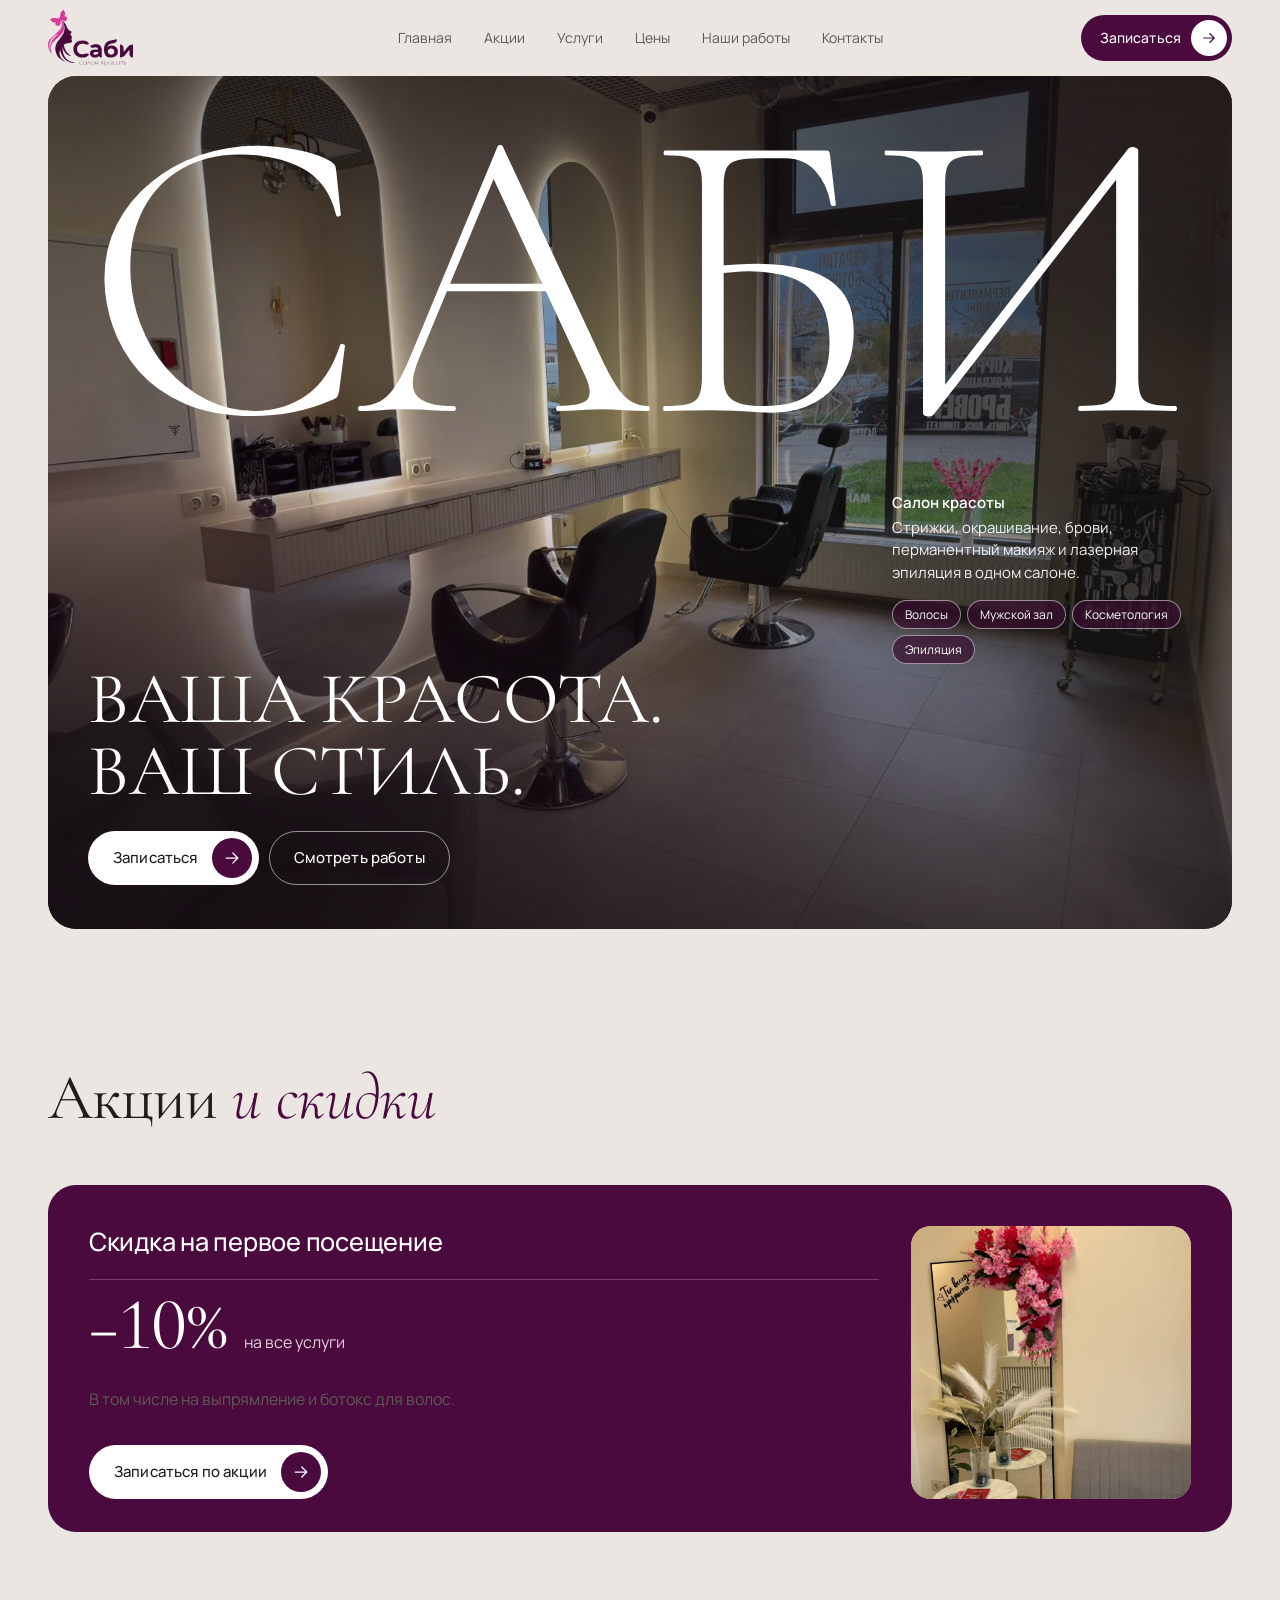
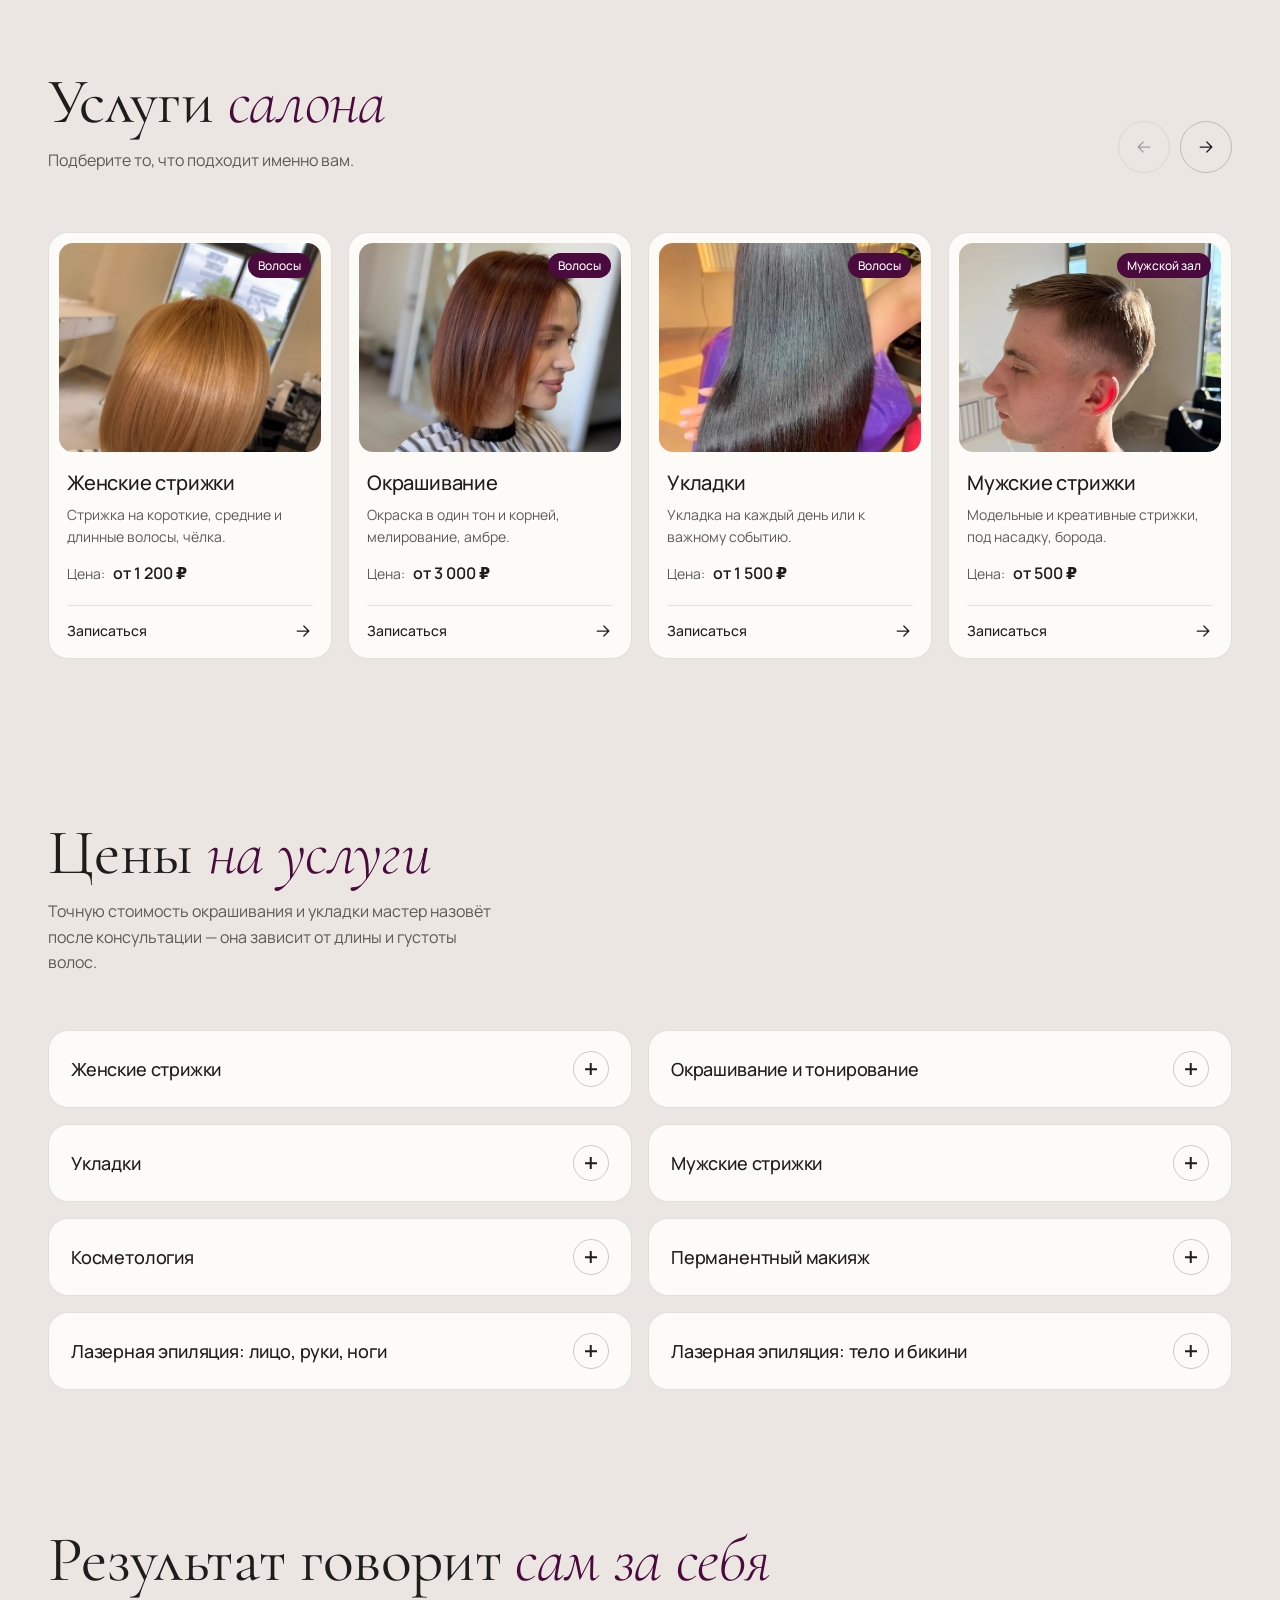
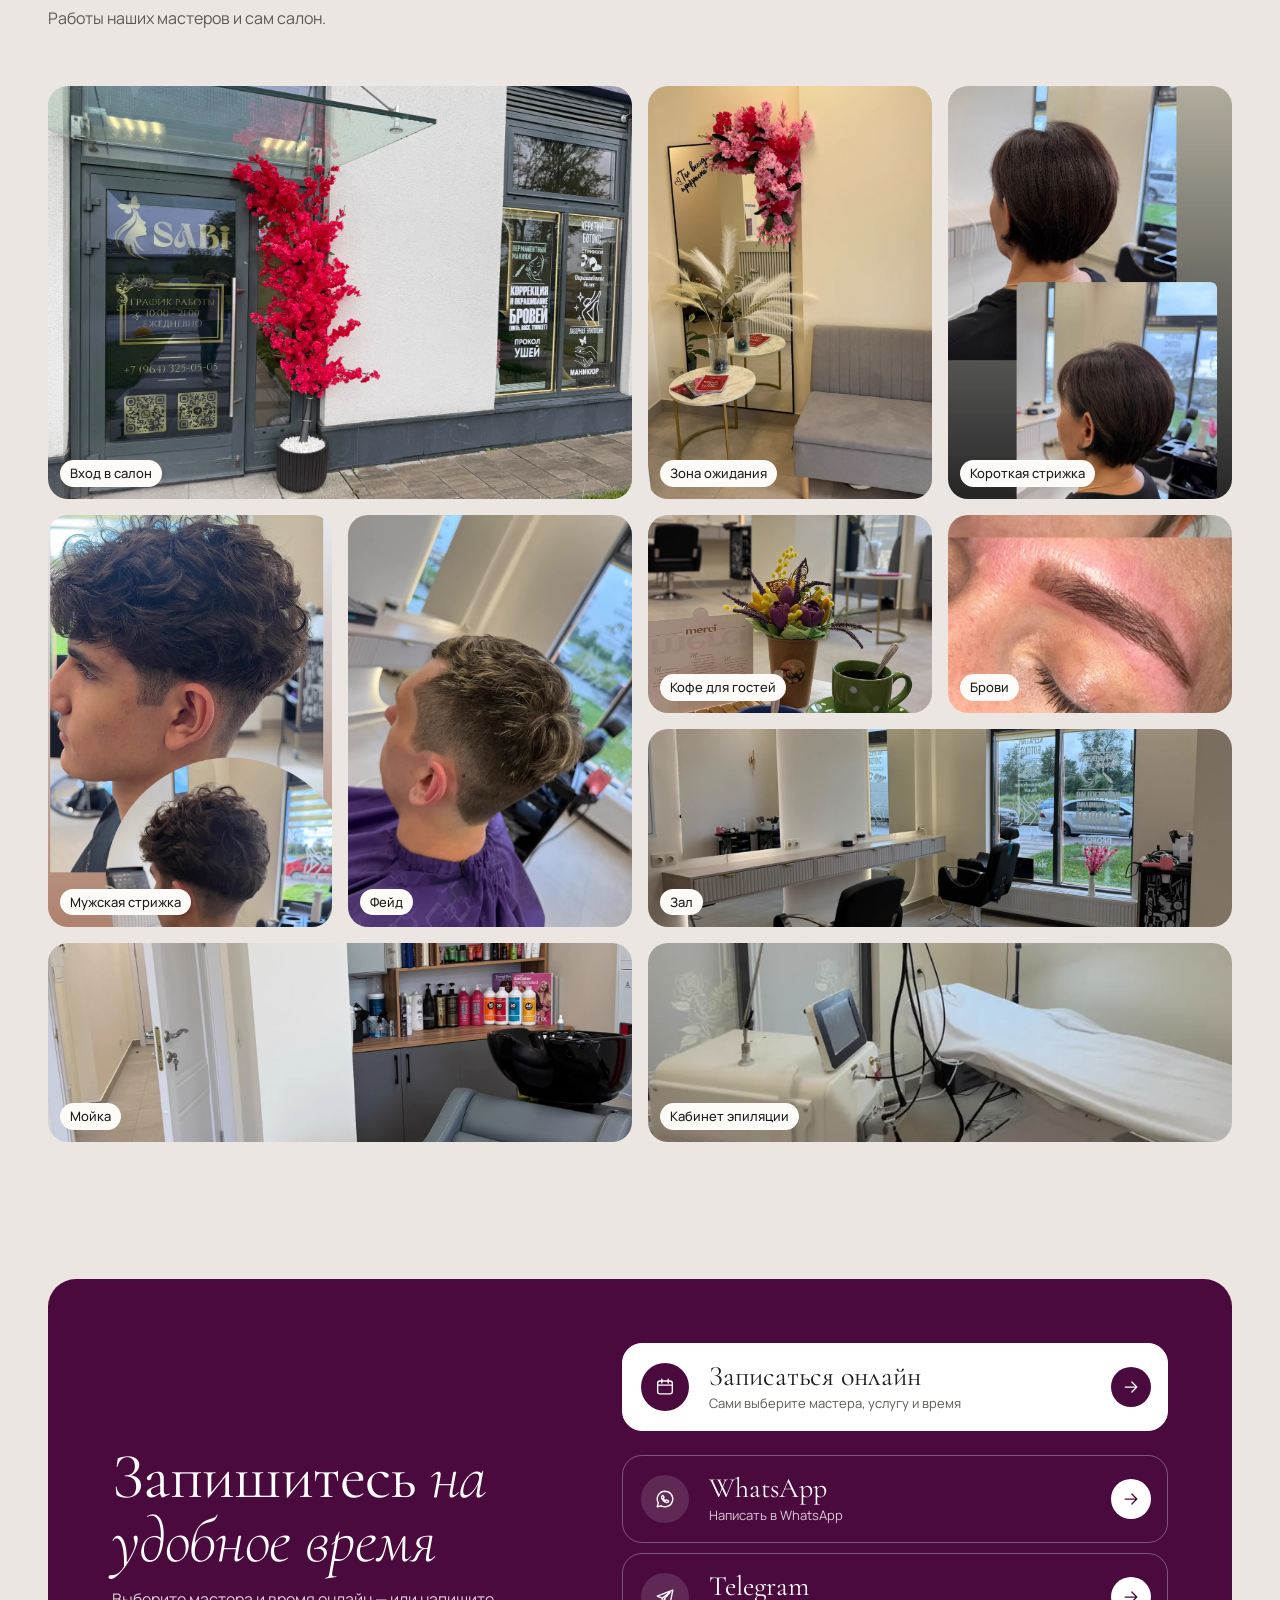
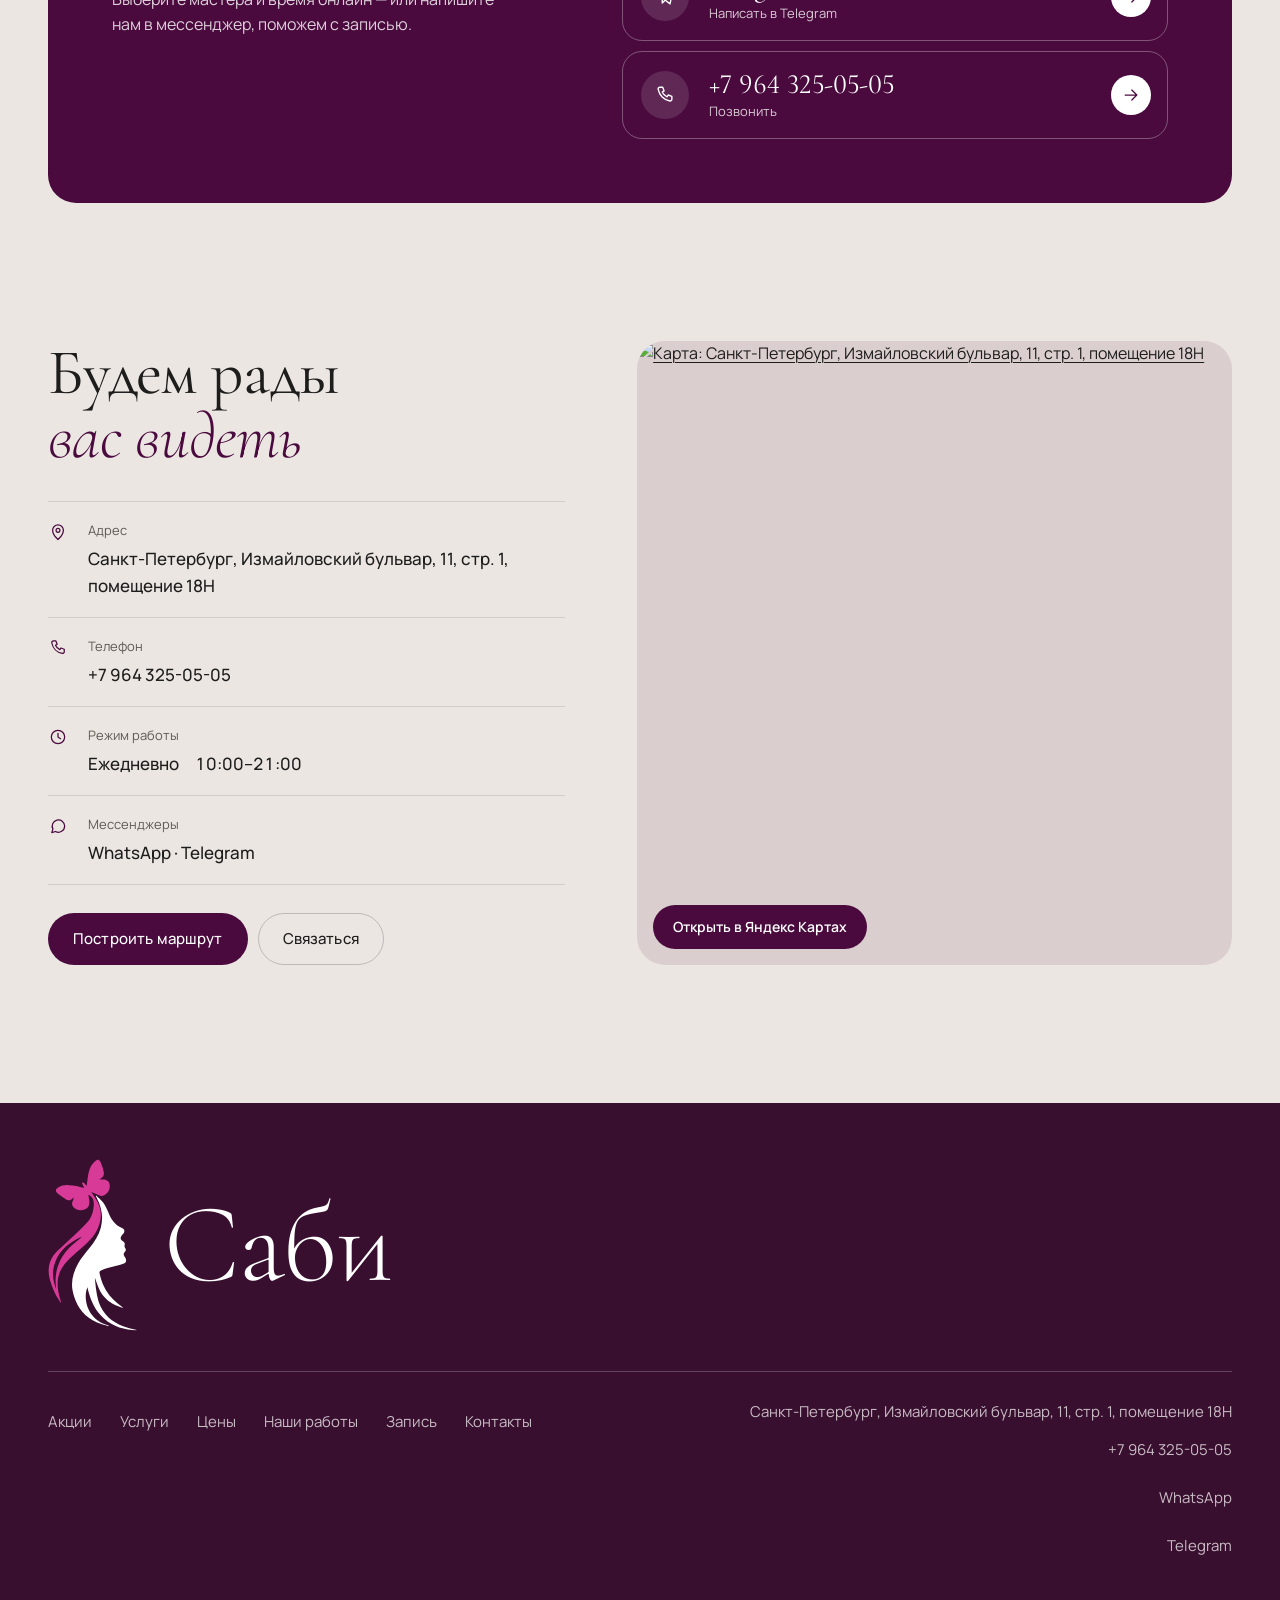
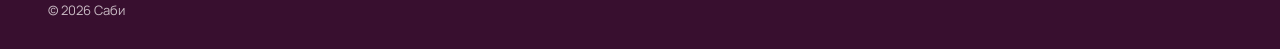
==== commit def5552d: "Keep all price groups collapsed on page load Co-Authored-By: Claude Opus 5.5 <noreply@anthropic.com>" ====
--- a/index.html
+++ b/index.html
@@ -14,8 +14,8 @@
   <link rel="preload" href="assets/fonts/cormorant-garamond-cyrillic.woff2" as="font" type="font/woff2" crossorigin>
   <link rel="preload" href="assets/fonts/manrope-cyrillic.woff2" as="font" type="font/woff2" crossorigin>
   <!-- ?v= — номер версии файлов. При каждом обновлении сайта меняйте его во всех ссылках, чтобы браузеры посетителей сразу взяли новые стили и скрипты. -->
-  <link rel="stylesheet" href="assets/css/fonts.css?v=20261029-9">
-  <link rel="stylesheet" href="assets/css/styles.css?v=20261029-9">
+  <link rel="stylesheet" href="assets/css/fonts.css?v=20261030-1">
+  <link rel="stylesheet" href="assets/css/styles.css?v=20261030-1">
   <script>document.documentElement.classList.add("js", "is-booting");</script>
 </head>
 <body>
@@ -231,8 +231,8 @@
     <button class="round-btn lightbox__close" type="button" data-lightbox-close aria-label="Закрыть просмотр"><svg class="icon"><use href="#i-close"/></svg></button>
   </dialog>
 
-  <script src="assets/js/config.js?v=20261029-9"></script>
-  <script src="assets/js/presets.js?v=20261029-9"></script>
-  <script src="assets/js/main.js?v=20261029-9"></script>
+  <script src="assets/js/config.js?v=20261030-1"></script>
+  <script src="assets/js/presets.js?v=20261030-1"></script>
+  <script src="assets/js/main.js?v=20261030-1"></script>
 </body>
 </html>
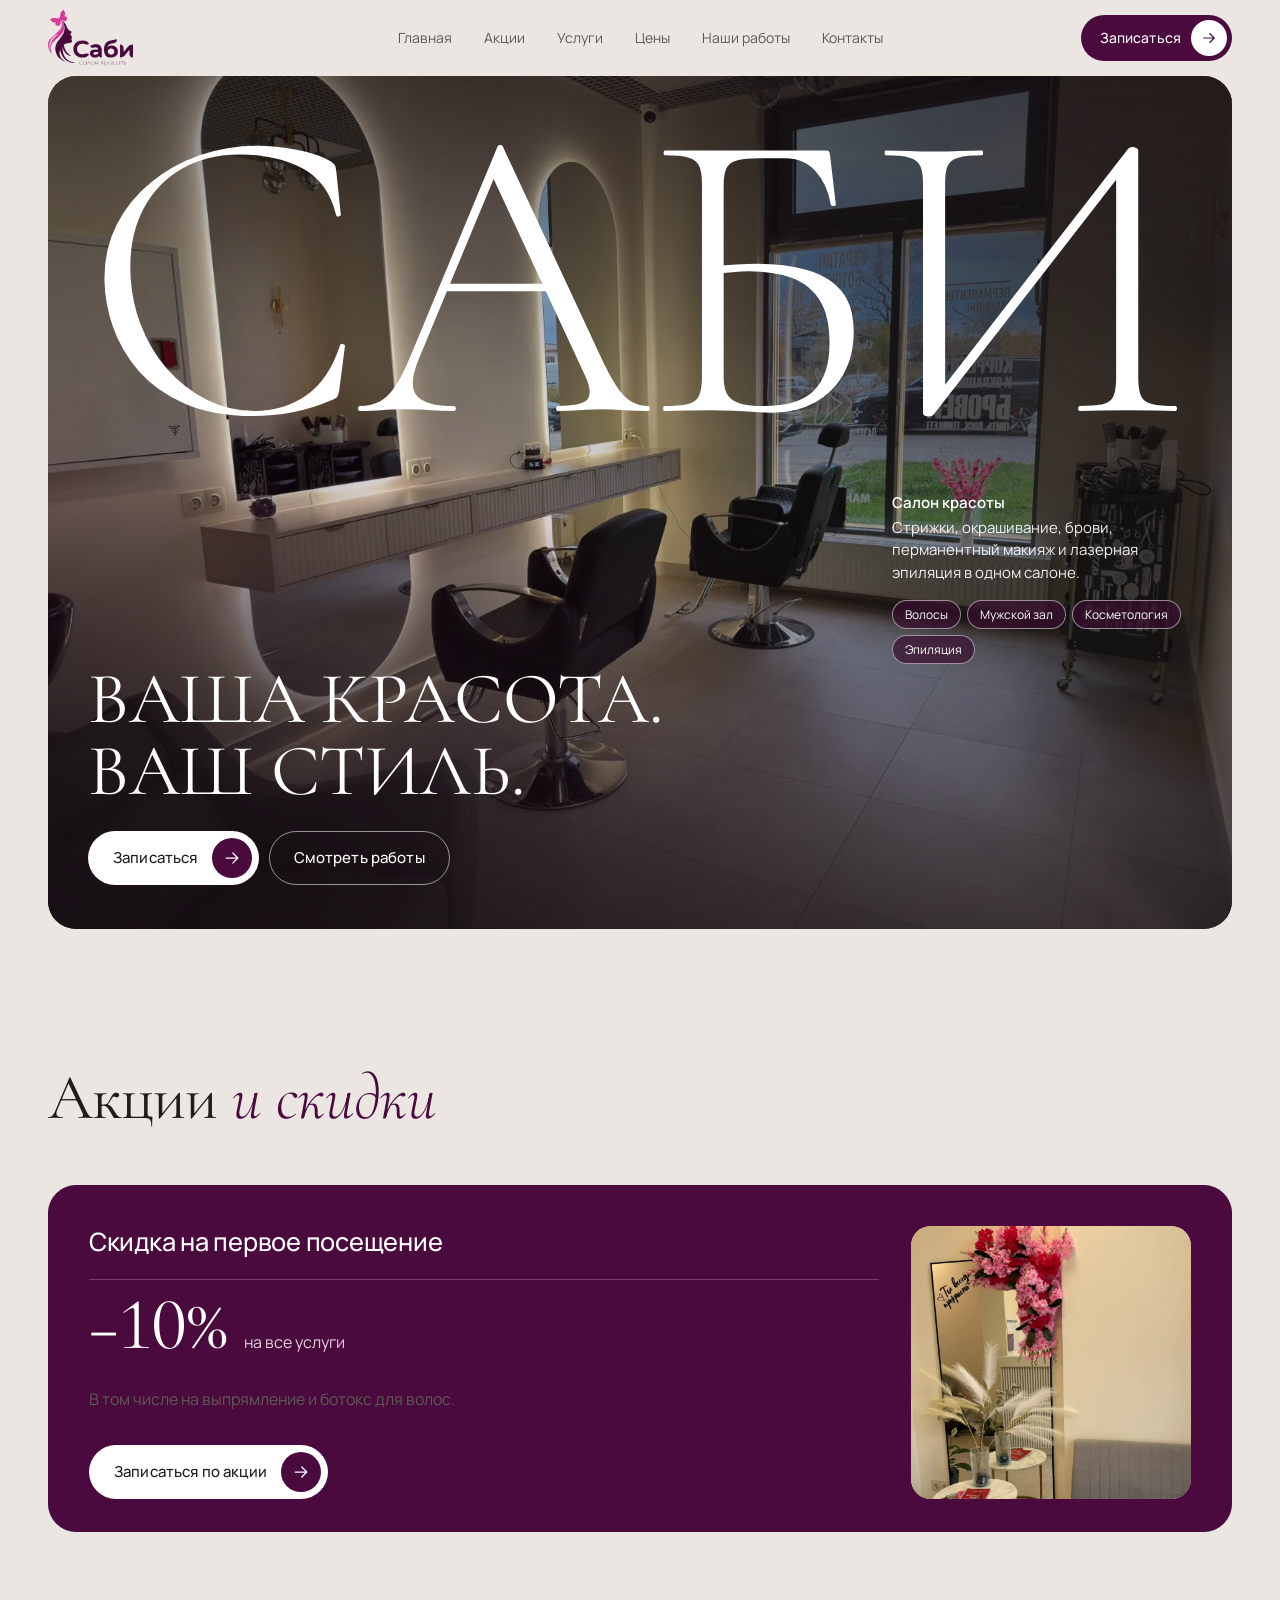
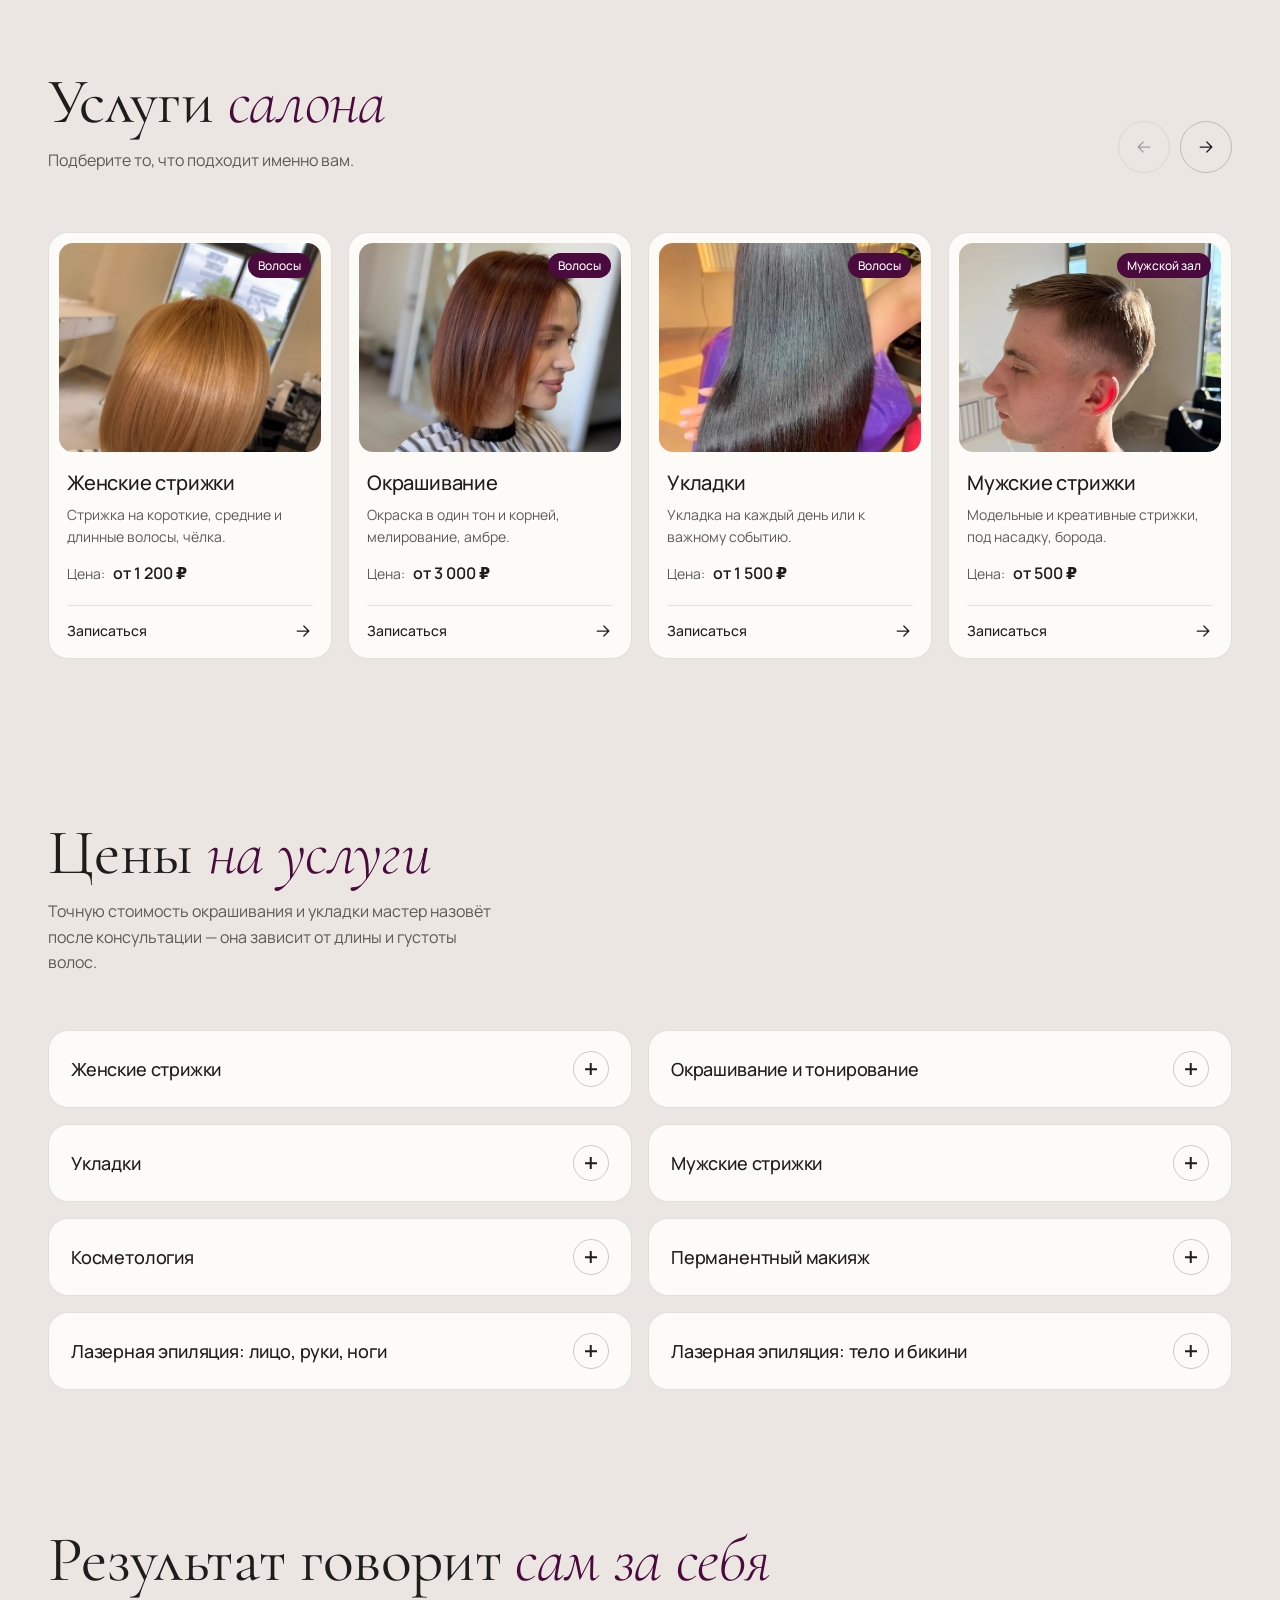
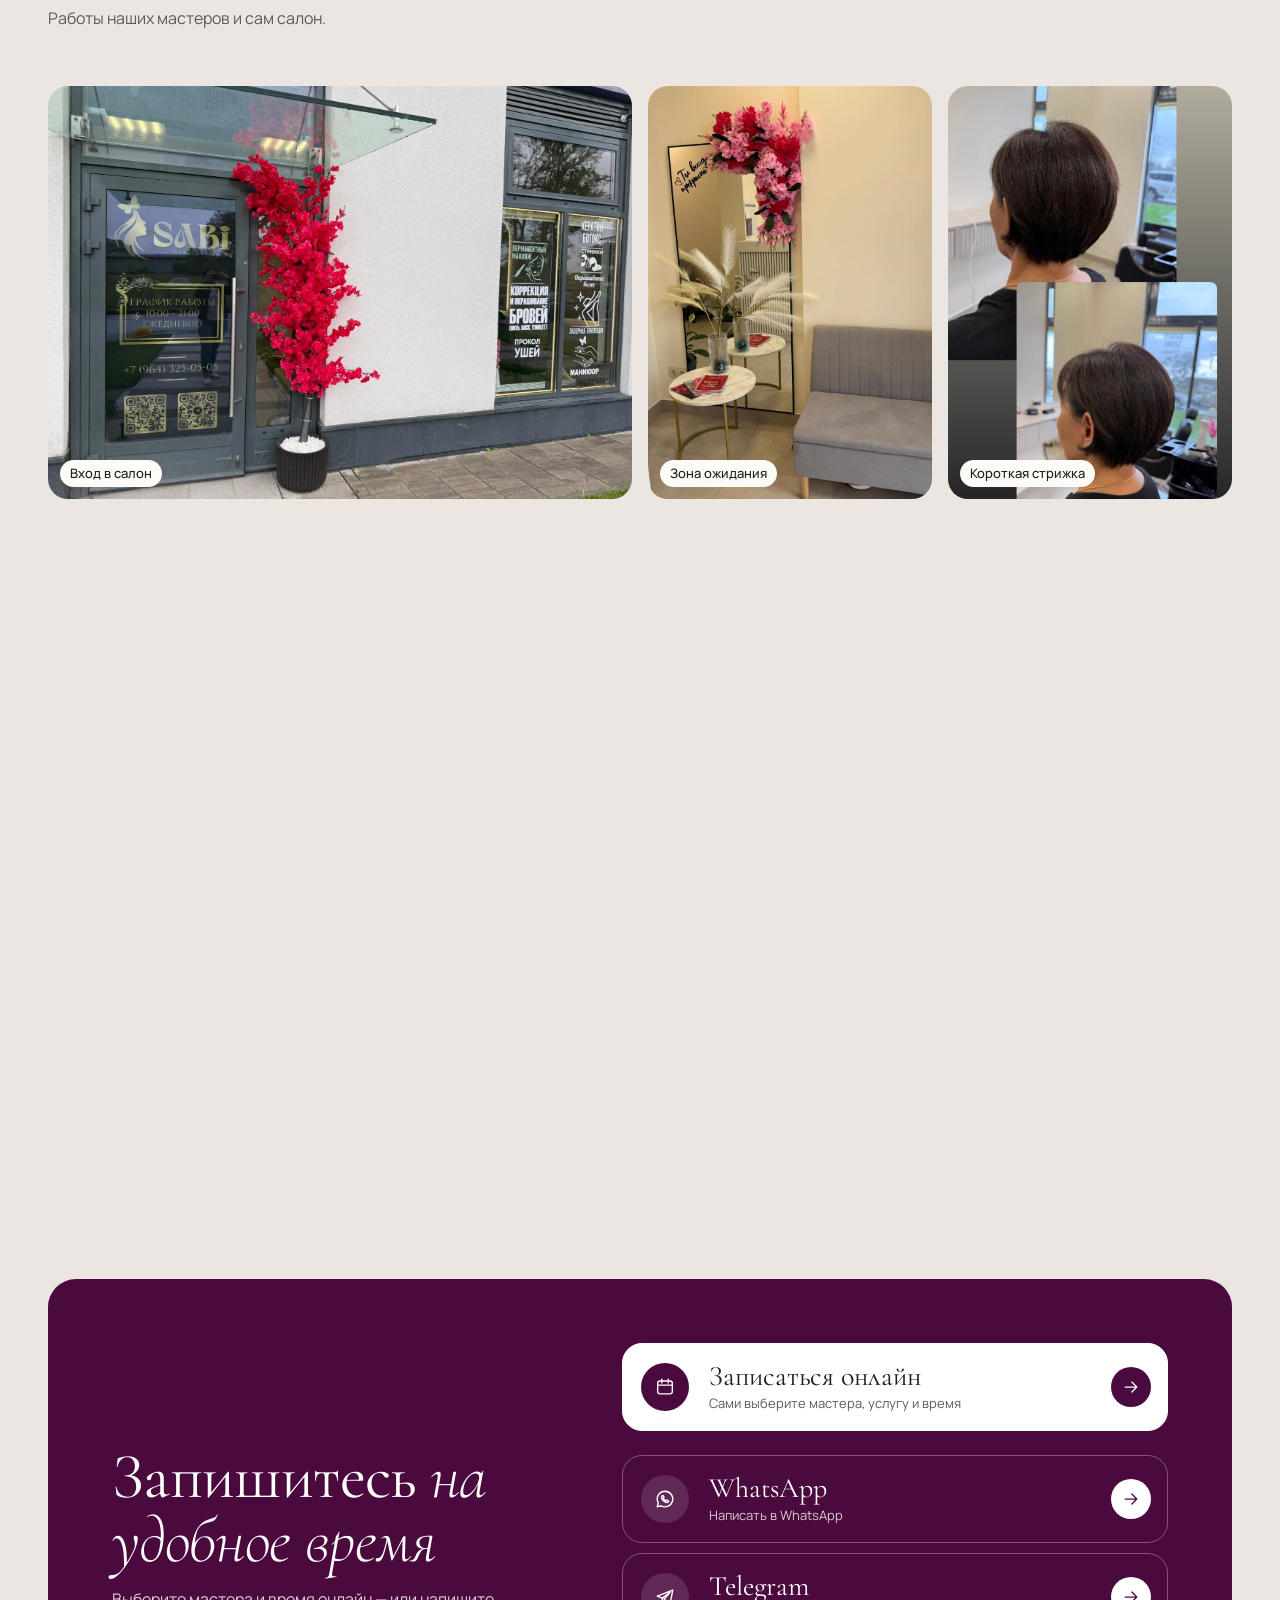
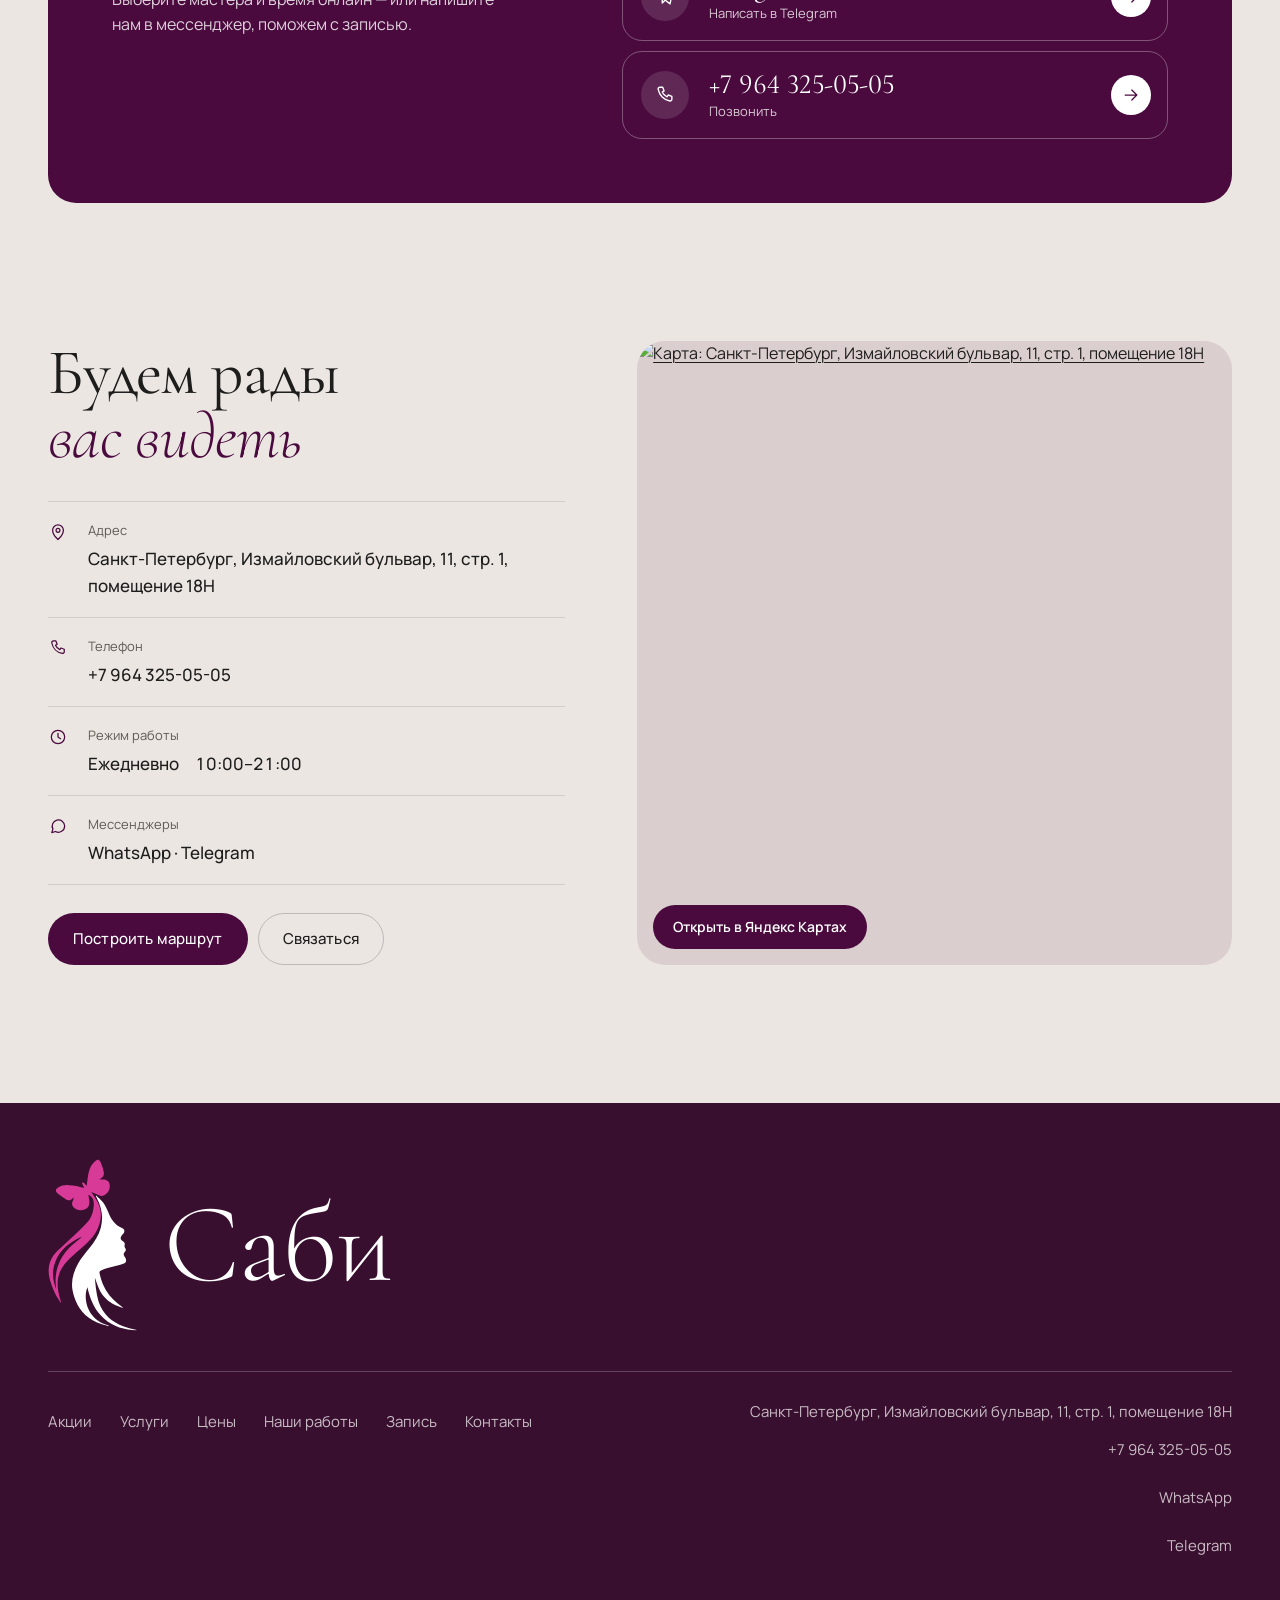
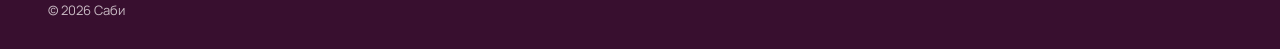
==== commit eddda1db: "Point og:image to sabi-salon.ru and drop missing mobile hero Co-Authored-By: Claude Opus 5.5 <norepl" ====
--- a/index.html
+++ b/index.html
@@ -9,13 +9,13 @@
   <meta property="og:type" content="website">
   <meta property="og:title" content="Саби — салон красоты на Измайловском бульваре">
   <meta property="og:description" content="Стрижки, окрашивание, брови, перманентный макияж и лазерная эпиляция в одном салоне.">
-  <meta property="og:image" content="https://gazizovsabir-cyber.github.io/sabi/assets/img/og.jpg">
+  <meta property="og:image" content="https://sabi-salon.ru/assets/img/og.jpg">
   <link rel="icon" href="favicon.svg" type="image/svg+xml">
   <link rel="preload" href="assets/fonts/cormorant-garamond-cyrillic.woff2" as="font" type="font/woff2" crossorigin>
   <link rel="preload" href="assets/fonts/manrope-cyrillic.woff2" as="font" type="font/woff2" crossorigin>
   <!-- ?v= — номер версии файлов. При каждом обновлении сайта меняйте его во всех ссылках, чтобы браузеры посетителей сразу взяли новые стили и скрипты. -->
-  <link rel="stylesheet" href="assets/css/fonts.css?v=20261030-1">
-  <link rel="stylesheet" href="assets/css/styles.css?v=20261030-1">
+  <link rel="stylesheet" href="assets/css/fonts.css?v=20261030-2">
+  <link rel="stylesheet" href="assets/css/styles.css?v=20261030-2">
   <script>document.documentElement.classList.add("js", "is-booting");</script>
 </head>
 <body>
@@ -95,7 +95,6 @@
     <section class="hero" id="top" aria-labelledby="hero-title">
       <div class="hero__card">
         <picture>
-          <source media="(max-width: 719px)" srcset="assets/img/hero-mobile.jpg" data-img-mobile="hero.image">
           <img class="hero__img" data-img="hero.image" src="assets/img/hero-sabi.webp" alt="Зал салона «Саби»: кресла мастеров перед арочными зеркалами с подсветкой, большое окно" fetchpriority="high">
         </picture>
         <div class="hero__shade" aria-hidden="true"></div>
@@ -231,8 +230,8 @@
     <button class="round-btn lightbox__close" type="button" data-lightbox-close aria-label="Закрыть просмотр"><svg class="icon"><use href="#i-close"/></svg></button>
   </dialog>
 
-  <script src="assets/js/config.js?v=20261030-1"></script>
-  <script src="assets/js/presets.js?v=20261030-1"></script>
-  <script src="assets/js/main.js?v=20261030-1"></script>
+  <script src="assets/js/config.js?v=20261030-2"></script>
+  <script src="assets/js/presets.js?v=20261030-2"></script>
+  <script src="assets/js/main.js?v=20261030-2"></script>
 </body>
 </html>
